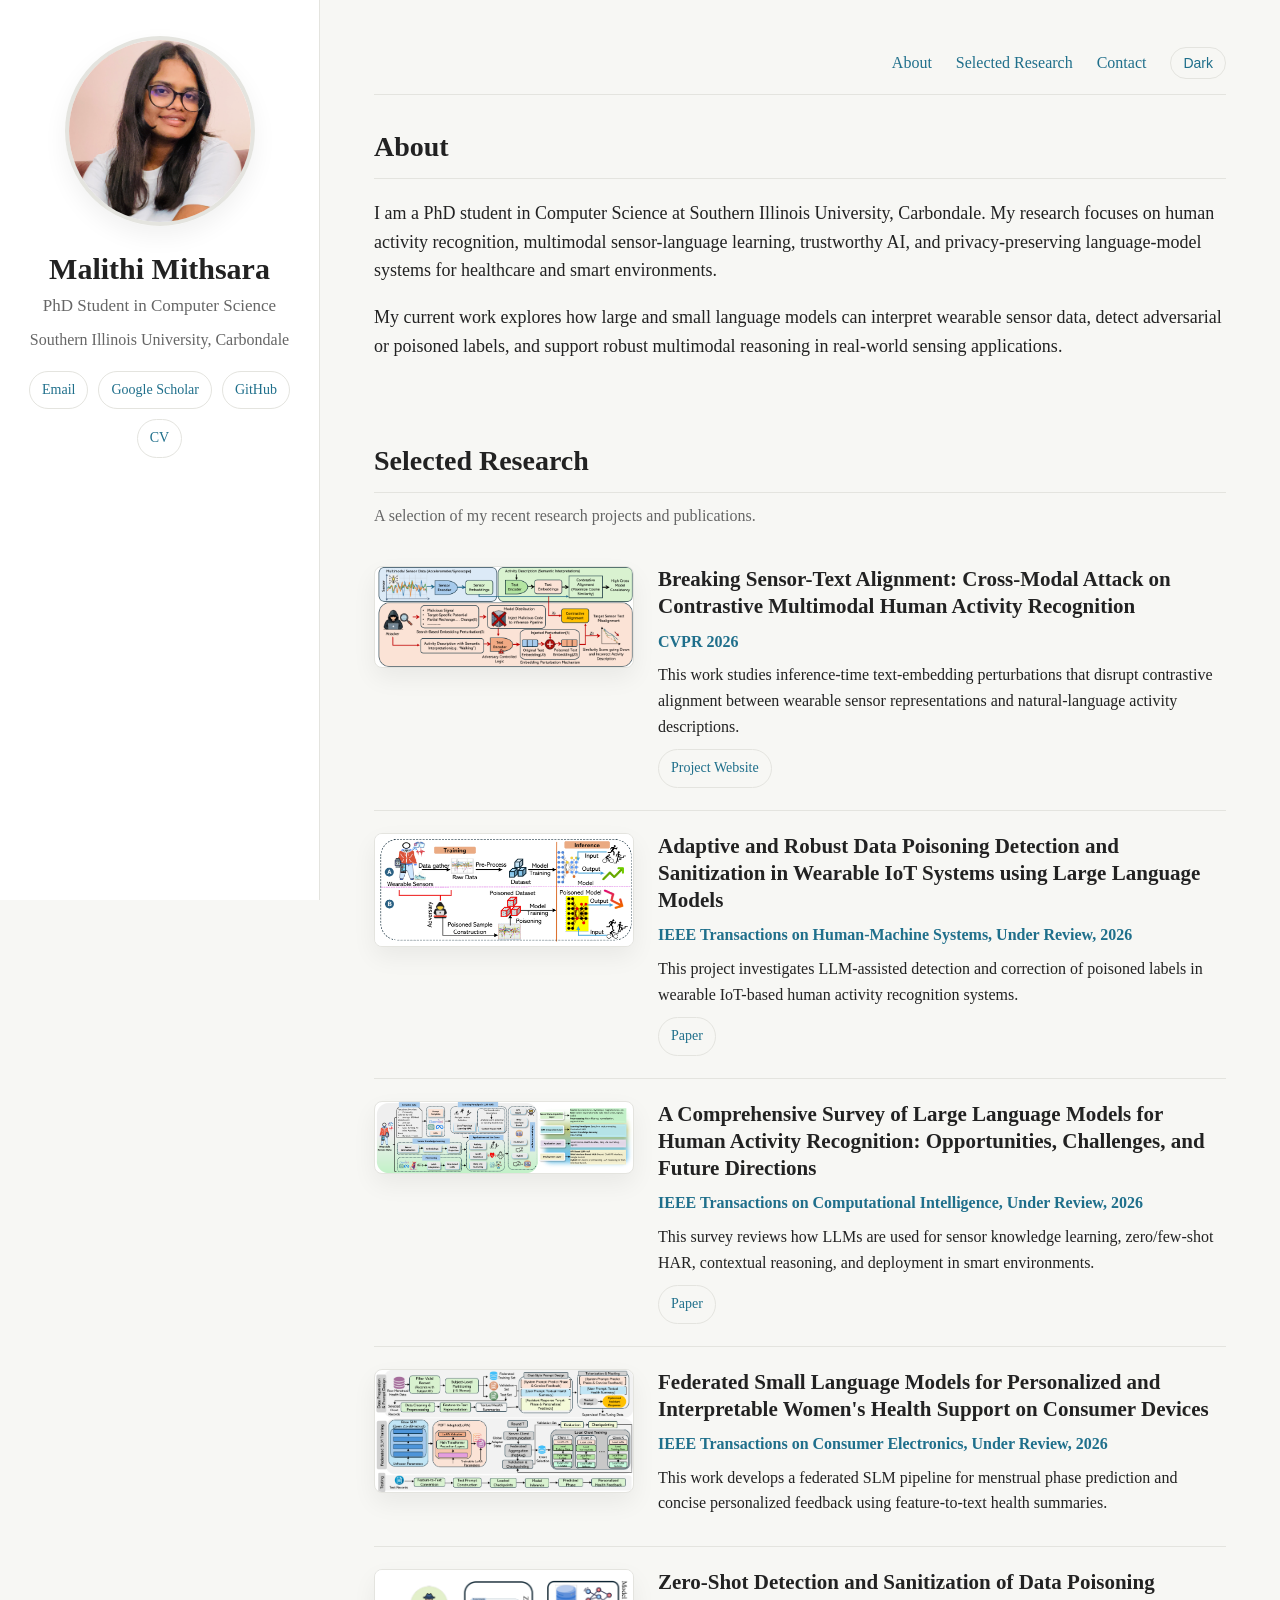
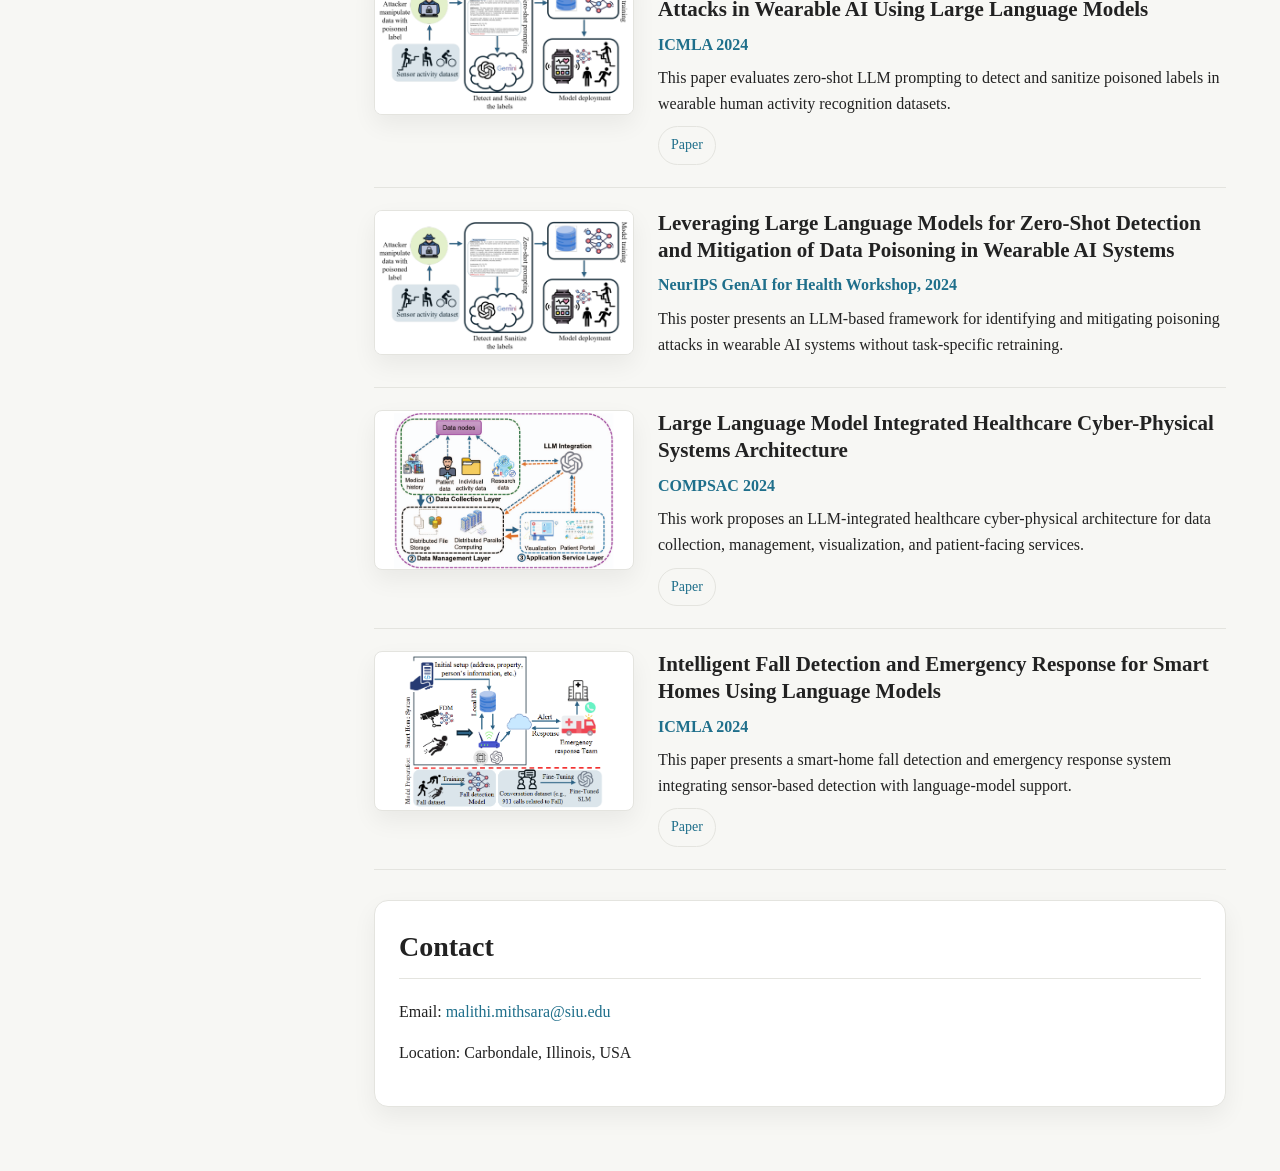
==== index.html @ 51ab5319 "Add portfolio website" ====
<!DOCTYPE html>
<html lang="en">
<head>
  <meta charset="UTF-8" />
  <meta name="viewport" content="width=device-width, initial-scale=1.0" />
  <title>Malithi Mithsara</title>
  <meta name="description" content="Portfolio of Malithi Mithsara, PhD student in Computer Science at Southern Illinois University." />
  <link rel="stylesheet" href="style.css" />
</head>
<body>
  <aside class="sidebar">
    <div class="profile-card">
      <img src="assets/profile.jpg" alt="Malithi Mithsara" class="profile-img" />
      <h1>Malithi Mithsara</h1>
      <p class="subtitle">PhD Student in Computer Science</p>
      <p class="affiliation">Southern Illinois University, Carbondale</p>
      <div class="links">
        <a href="mailto:malithi.mithsara@siu.edu">Email</a>
        <a href="https://scholar.google.com/citations?user=gChnHewAAAAJ&hl=en&oi=ao" target="_blank">Google Scholar</a>
        <a href="https://github.com/Malithi-gif" target="_blank">GitHub</a>
        <a href="assets/Malithi_Mithsara_CV.pdf" target="_blank">CV</a>
      </div>
    </div>
  </aside>

  <main class="content">
    <nav class="topnav">
      <a href="#about">About</a>
      <a href="#research">Selected Research</a>
      <a href="#contact">Contact</a>
      <button id="themeToggle" aria-label="Toggle dark mode">Dark</button>
    </nav>

    <section id="about" class="section intro">
      <h2>About</h2>
      <p>
        I am a PhD student in Computer Science at Southern Illinois University, Carbondale. My research focuses on human activity recognition, multimodal sensor-language learning, trustworthy AI, and privacy-preserving language-model systems for healthcare and smart environments.
      </p>
      <p>
        My current work explores how large and small language models can interpret wearable sensor data, detect adversarial or poisoned labels, and support robust multimodal reasoning in real-world sensing applications.
      </p>
    </section>

    <section id="research" class="section">
      <h2>Selected Research</h2>
      <p class="section-note">A selection of my recent research projects and publications.</p>

      <article class="paper-card">
        <img src="assets/research-cross-modal.png" alt="Cross-modal sensor-text attack overview" />
        <div>
          <h3>Breaking Sensor-Text Alignment: Cross-Modal Attack on Contrastive Multimodal Human Activity Recognition</h3>
          <p class="venue">CVPR 2026</p>
          <p>This work studies inference-time text-embedding perturbations that disrupt contrastive alignment between wearable sensor representations and natural-language activity descriptions.</p>
          <div class="paper-links">
            <a href="https://malithi-gif.github.io/breaking-sensor-text/" target="_blank">Project Website</a>
          </div>
        </div>
      </article>

      <article class="paper-card">
        <img src="assets/research-poisoning-overview.png" alt="Data poisoning detection overview" />
        <div>
          <h3>Adaptive and Robust Data Poisoning Detection and Sanitization in Wearable IoT Systems using Large Language Models</h3>
          <p class="venue">IEEE Transactions on Human-Machine Systems, Under Review, 2026</p>
          <p>This project investigates LLM-assisted detection and correction of poisoned labels in wearable IoT-based human activity recognition systems.</p>
          <div class="paper-links">
            <a href="https://arxiv.org/abs/2511.02894" target="_blank">Paper</a>
          </div>
        </div>
      </article>

      <article class="paper-card">
        <img src="assets/research-llm-har-survey.png" alt="LLM-HAR survey framework" />
        <div>
          <h3>A Comprehensive Survey of Large Language Models for Human Activity Recognition: Opportunities, Challenges, and Future Directions</h3>
          <p class="venue">IEEE Transactions on Computational Intelligence, Under Review, 2026</p>
          <p>This survey reviews how LLMs are used for sensor knowledge learning, zero/few-shot HAR, contextual reasoning, and deployment in smart environments.</p>
          <div class="paper-links">
            <a href="https://www.techrxiv.org/doi/full/10.36227/techrxiv.176162216.64823146/v1" target="_blank">Paper</a>
          </div>
        </div>
      </article>

      <article class="paper-card">
        <img src="assets/research-womens-health.png" alt="Federated SLM women's health pipeline" />
        <div>
          <h3>Federated Small Language Models for Personalized and Interpretable Women's Health Support on Consumer Devices</h3>
          <p class="venue">IEEE Transactions on Consumer Electronics, Under Review, 2026</p>
          <p>This work develops a federated SLM pipeline for menstrual phase prediction and concise personalized feedback using feature-to-text health summaries.</p>
        </div>
      </article>

      <article class="paper-card">
        <img src="assets/research-zero-shot.png" alt="Zero-shot poisoning detection pipeline" />
        <div>
          <h3>Zero-Shot Detection and Sanitization of Data Poisoning Attacks in Wearable AI Using Large Language Models</h3>
          <p class="venue">ICMLA 2024</p>
          <p>This paper evaluates zero-shot LLM prompting to detect and sanitize poisoned labels in wearable human activity recognition datasets.</p>
          <div class="paper-links">
            <a href="https://ieeexplore.ieee.org/abstract/document/10903508" target="_blank">Paper</a>
          </div>
        </div>
      </article>

      <article class="paper-card">
        <img src="assets/research-neurips-poster.png" alt="NeurIPS workshop poster overview" />
        <div>
          <h3>Leveraging Large Language Models for Zero-Shot Detection and Mitigation of Data Poisoning in Wearable AI Systems</h3>
          <p class="venue">NeurIPS GenAI for Health Workshop, 2024</p>
          <p>This poster presents an LLM-based framework for identifying and mitigating poisoning attacks in wearable AI systems without task-specific retraining.</p>
        </div>
      </article>

      <article class="paper-card">
        <img src="assets/research-healthcare-cps.png" alt="LLM integrated healthcare cyber-physical system" />
        <div>
          <h3>Large Language Model Integrated Healthcare Cyber-Physical Systems Architecture</h3>
          <p class="venue">COMPSAC 2024</p>
          <p>This work proposes an LLM-integrated healthcare cyber-physical architecture for data collection, management, visualization, and patient-facing services.</p>
          <div class="paper-links">
            <a href="https://ieeexplore.ieee.org/stamp/stamp.jsp?arnumber=10633554" target="_blank">Paper</a>
          </div>
        </div>
      </article>

      <article class="paper-card">
        <img src="assets/research-fall-detection.png" alt="Intelligent fall detection system" />
        <div>
          <h3>Intelligent Fall Detection and Emergency Response for Smart Homes Using Language Models</h3>
          <p class="venue">ICMLA 2024</p>
          <p>This paper presents a smart-home fall detection and emergency response system integrating sensor-based detection with language-model support.</p>
          <div class="paper-links">
            <a href="https://ieeexplore.ieee.org/abstract/document/10903502" target="_blank">Paper</a>
          </div>
        </div>
      </article>
    </section>

    <section id="contact" class="section contact-box">
      <h2>Contact</h2>
      <p>Email: <a href="mailto:malithi.mithsara@siu.edu">malithi.mithsara@siu.edu</a></p>
      <p>Location: Carbondale, Illinois, USA</p>
    </section>
  </main>

  <script src="script.js"></script>
</body>
</html>
---- style.css ----
:root {
  --bg: #f7f7f4;
  --panel: #ffffff;
  --text: #222;
  --muted: #666;
  --accent: #1f6f8b;
  --border: #e4e4df;
  --shadow: 0 10px 25px rgba(0,0,0,0.06);
}

body.dark {
  --bg: #111827;
  --panel: #182233;
  --text: #f3f4f6;
  --muted: #c7ccd4;
  --accent: #7dd3fc;
  --border: #2b3547;
  --shadow: 0 10px 25px rgba(0,0,0,0.25);
}

* { box-sizing: border-box; }
html { scroll-behavior: smooth; }
body {
  margin: 0;
  font-family: Georgia, 'Times New Roman', serif;
  background: var(--bg);
  color: var(--text);
  line-height: 1.6;
}

a { color: var(--accent); text-decoration: none; }
a:hover { text-decoration: underline; }

.sidebar {
  position: fixed;
  left: 0;
  top: 0;
  width: 320px;
  height: 100vh;
  padding: 36px 28px;
  background: var(--panel);
  border-right: 1px solid var(--border);
}

.profile-card { text-align: center; }
.profile-img {
  width: 190px;
  height: 190px;
  object-fit: cover;
  border-radius: 50%;
  border: 4px solid var(--border);
  box-shadow: var(--shadow);
}

h1 { font-size: 30px; margin: 18px 0 6px; line-height: 1.15; }
.subtitle { font-size: 17px; color: var(--muted); margin: 0; }
.affiliation { color: var(--muted); margin: 8px 0 18px; }
.links { display: flex; flex-wrap: wrap; gap: 10px; justify-content: center; }
.links a, .paper-links a, #themeToggle {
  display: inline-block;
  border: 1px solid var(--border);
  padding: 7px 12px;
  border-radius: 999px;
  background: transparent;
  color: var(--accent);
  font-size: 14px;
  cursor: pointer;
}

.content {
  margin-left: 320px;
  padding: 32px 54px 64px;
  max-width: 1180px;
}

.topnav {
  position: sticky;
  top: 0;
  z-index: 10;
  display: flex;
  gap: 24px;
  align-items: center;
  justify-content: flex-end;
  padding: 15px 0;
  background: var(--bg);
  border-bottom: 1px solid var(--border);
}

.section { padding: 30px 0; }
h2 {
  font-size: 28px;
  border-bottom: 1px solid var(--border);
  padding-bottom: 8px;
  margin: 0 0 20px;
}
.intro p { font-size: 18px; max-width: 860px; }
.section-note { color: var(--muted); margin-top: -10px; }

.paper-card {
  display: grid;
  grid-template-columns: 260px 1fr;
  gap: 24px;
  align-items: start;
  padding: 22px 0;
  border-bottom: 1px solid var(--border);
}
.paper-card img {
  width: 100%;
  max-height: 160px;
  object-fit: contain;
  background: #fff;
  border-radius: 8px;
  border: 1px solid var(--border);
  box-shadow: var(--shadow);
}
.paper-card h3 {
  margin: 0 0 4px;
  font-size: 21px;
  line-height: 1.3;
}
.venue {
  color: var(--accent);
  font-weight: bold;
  margin: 3px 0 8px;
}
.paper-card p { margin: 8px 0; }
.paper-links { margin-top: 10px; }
.contact-box {
  background: var(--panel);
  border: 1px solid var(--border);
  border-radius: 14px;
  padding: 24px;
  box-shadow: var(--shadow);
}

@media (max-width: 900px) {
  .sidebar {
    position: relative;
    width: 100%;
    height: auto;
    border-right: 0;
    border-bottom: 1px solid var(--border);
  }
  .content { margin-left: 0; padding: 22px; }
  .topnav { justify-content: center; flex-wrap: wrap; }
  .paper-card { grid-template-columns: 1fr; }
  .paper-card img { max-height: 240px; }
}
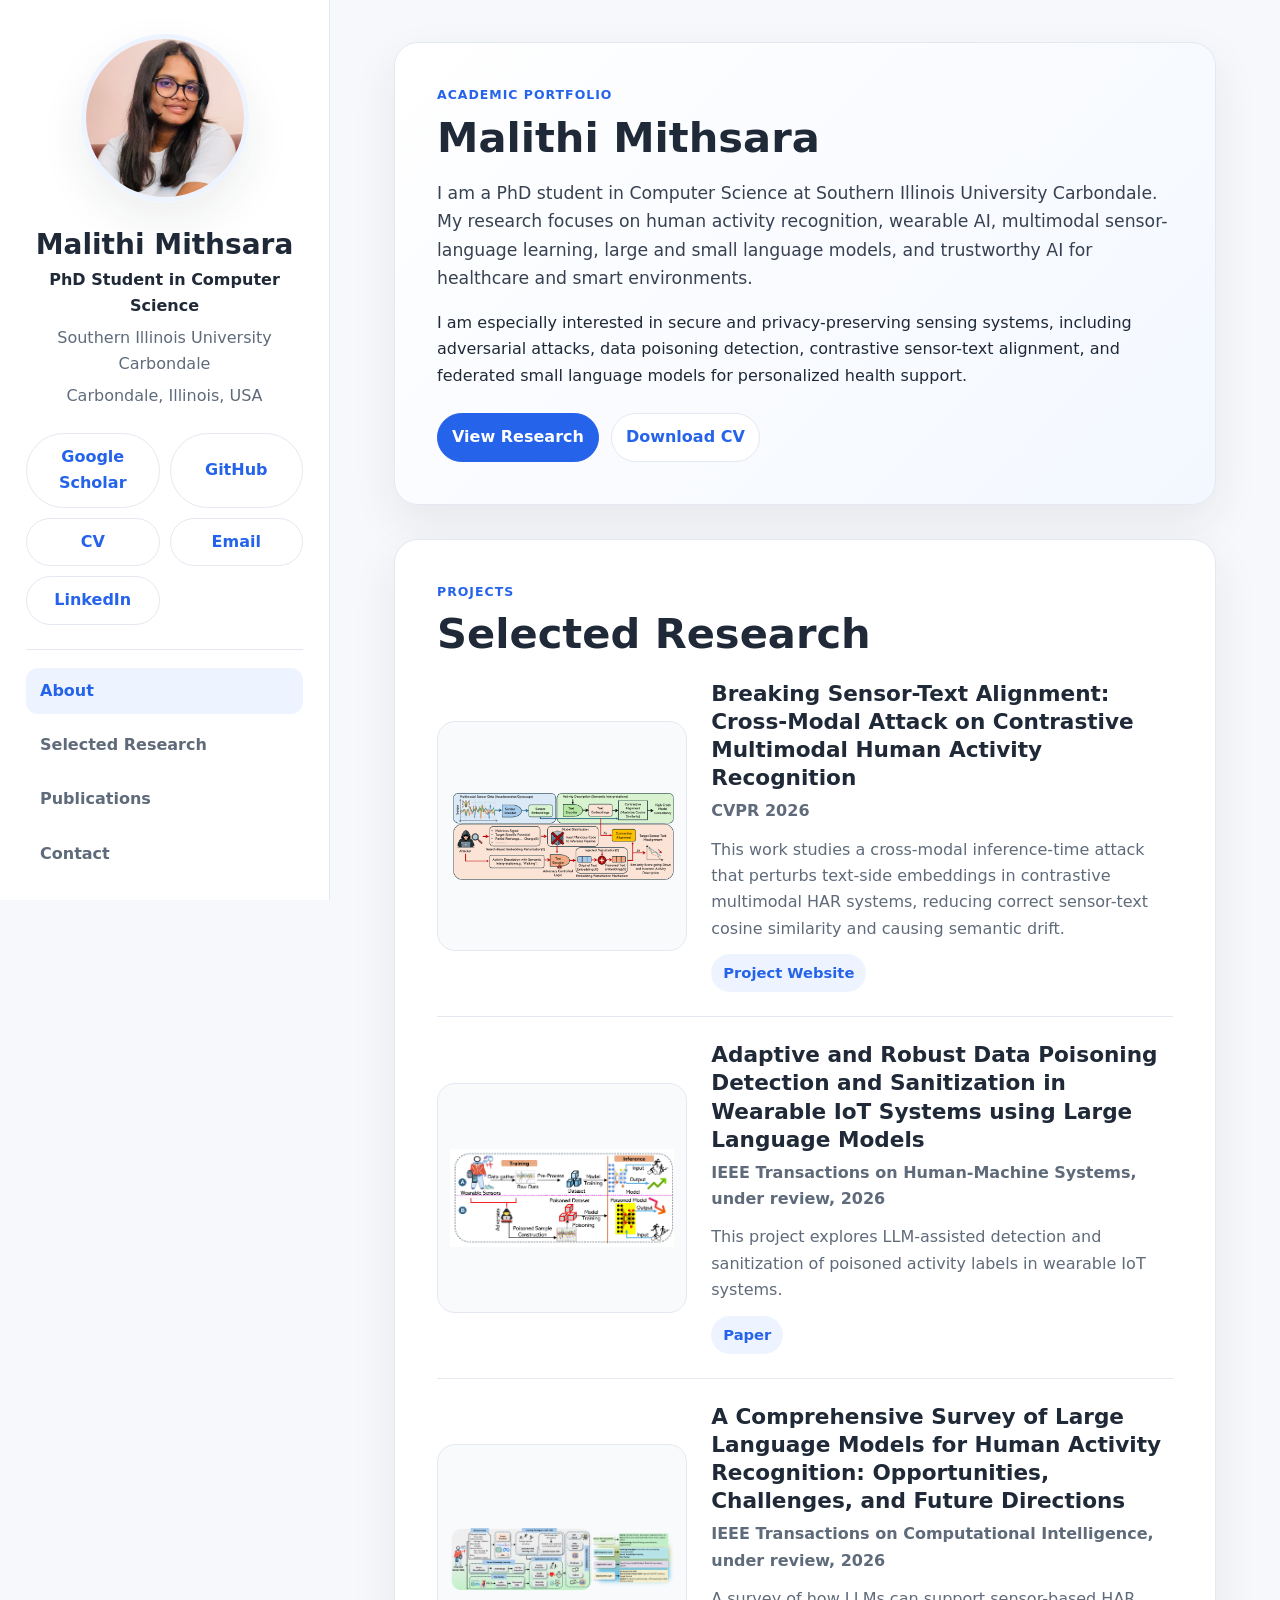
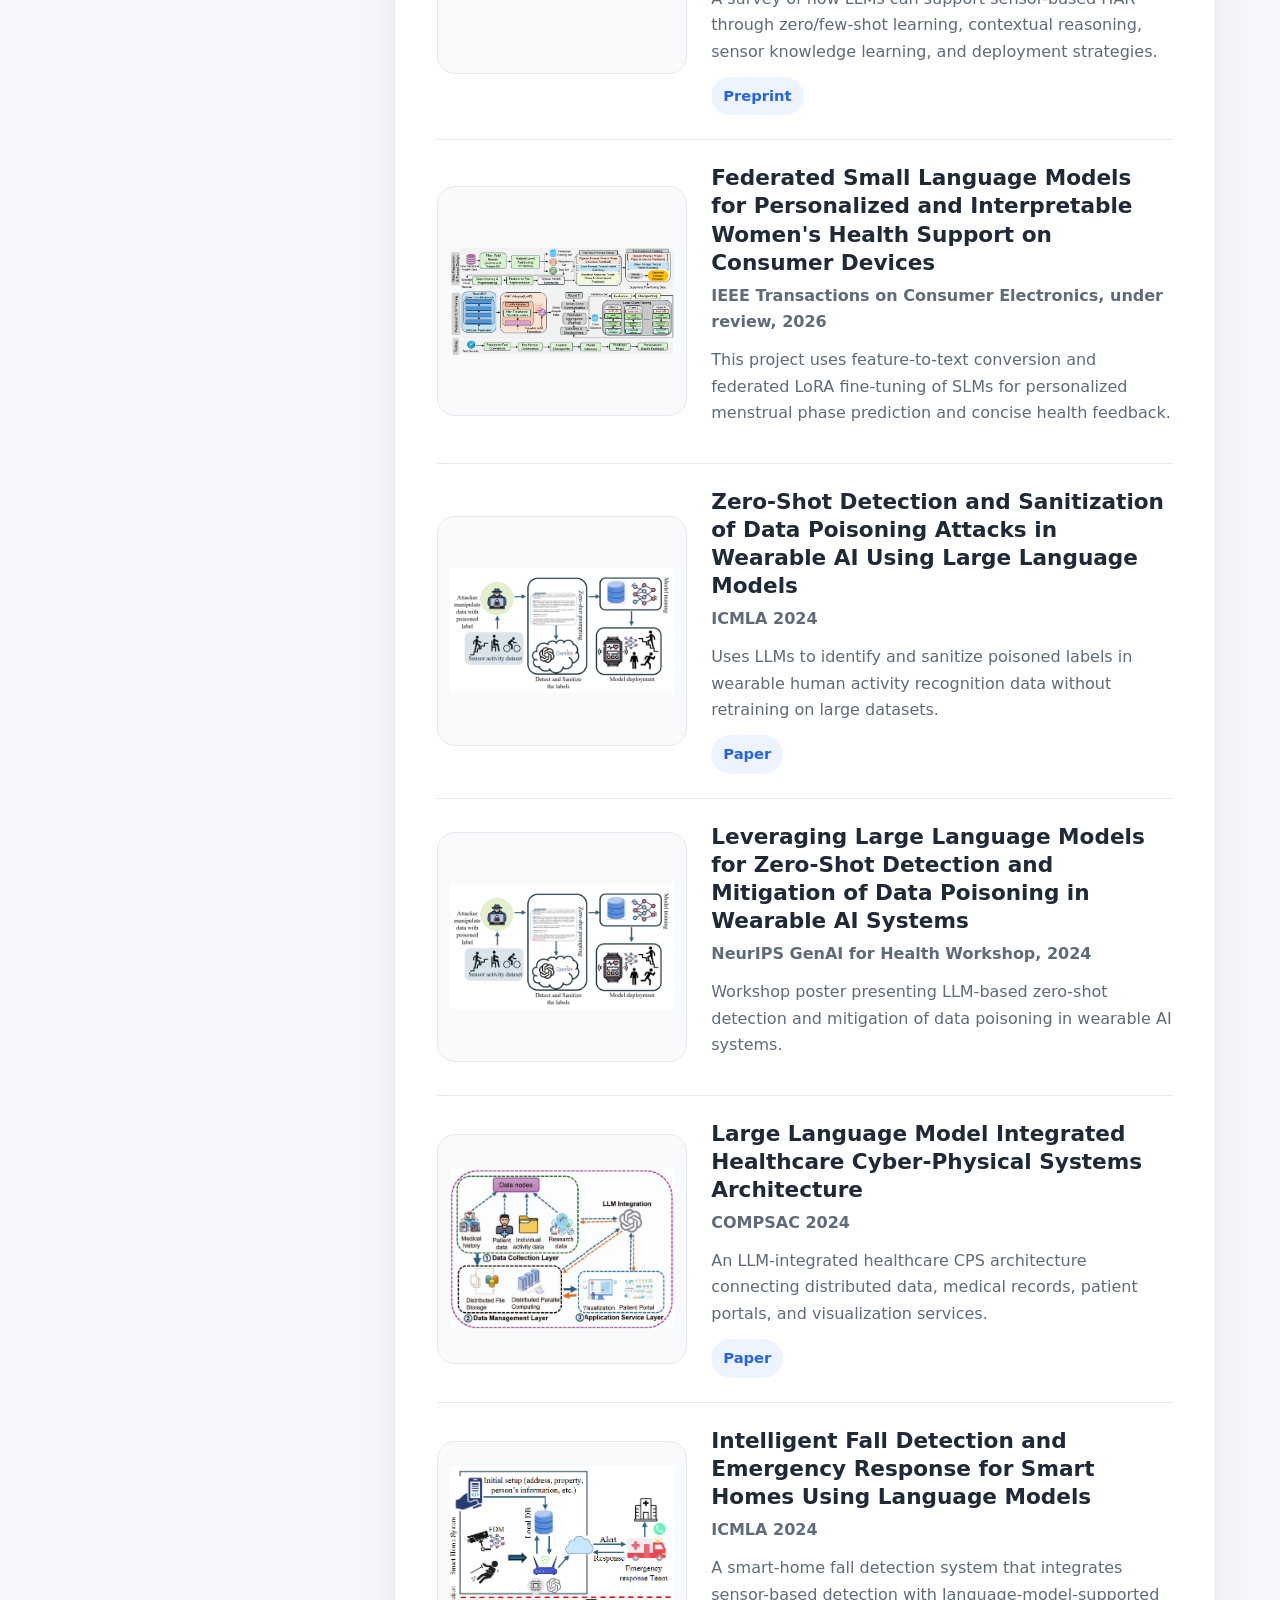
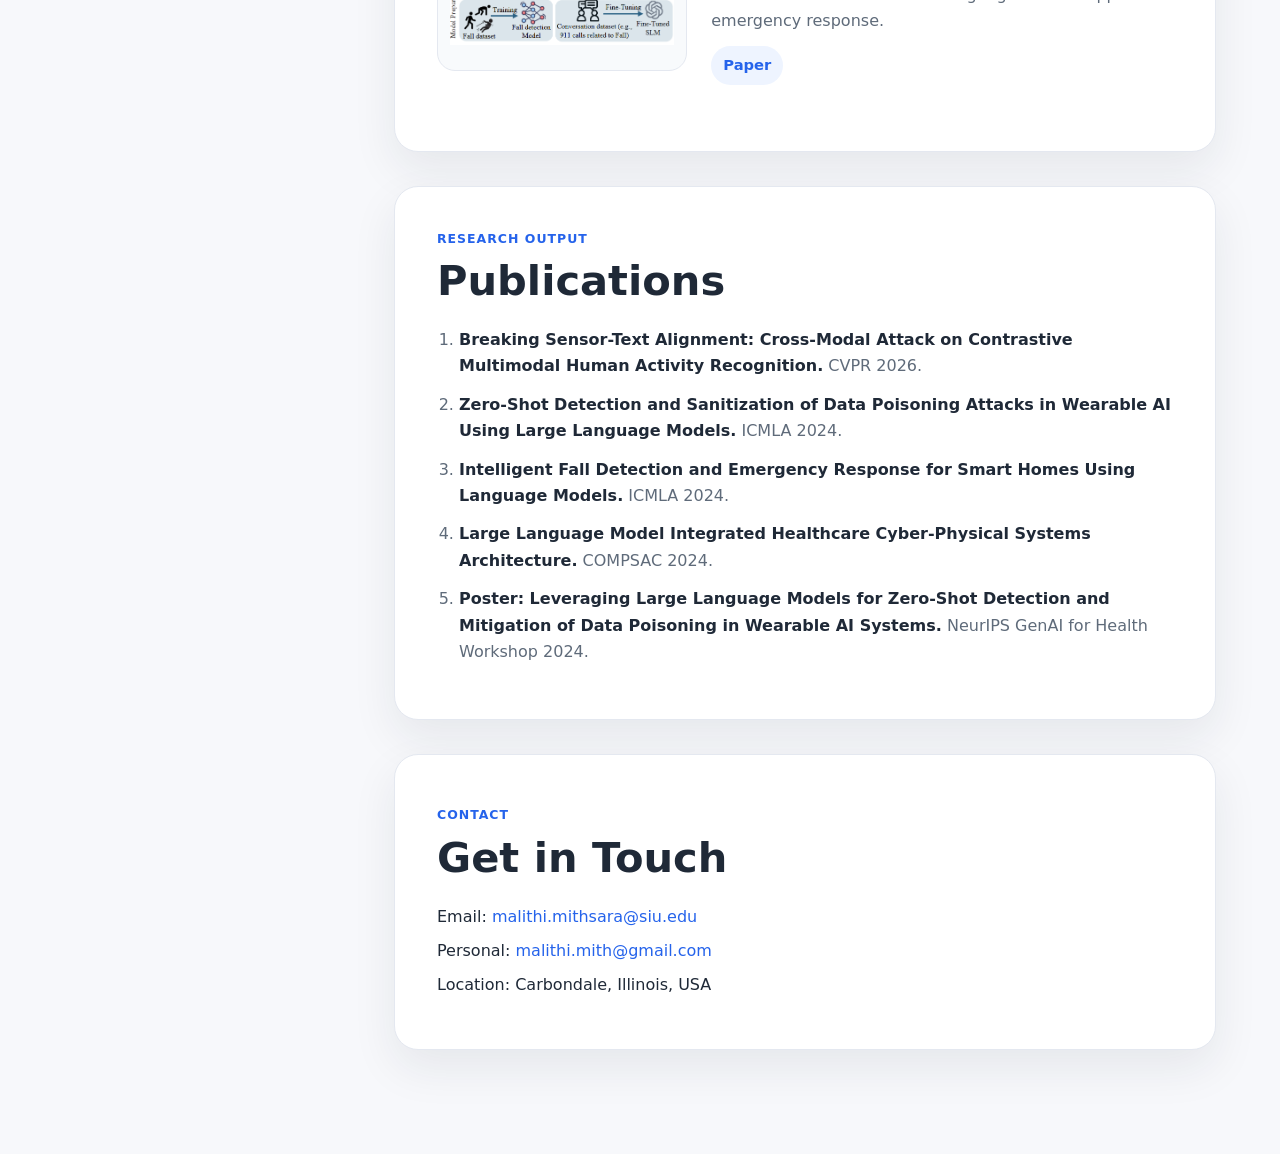
==== commit c4ced04c: "Add portfolio website" ====
--- a/index.html
+++ b/index.html
@@ -4,145 +4,165 @@
   <meta charset="UTF-8" />
   <meta name="viewport" content="width=device-width, initial-scale=1.0" />
   <title>Malithi Mithsara</title>
-  <meta name="description" content="Portfolio of Malithi Mithsara, PhD student in Computer Science at Southern Illinois University." />
+  <meta name="description" content="Academic portfolio of Malithi Mithsara, PhD student in Computer Science at Southern Illinois University." />
   <link rel="stylesheet" href="style.css" />
 </head>
 <body>
-  <aside class="sidebar">
+  <button class="menu-toggle" id="menuToggle" aria-label="Open navigation">☰</button>
+
+  <aside class="sidebar" id="sidebar">
     <div class="profile-card">
-      <img src="assets/profile.jpg" alt="Malithi Mithsara" class="profile-img" />
+      <img src="assets/profile.jpg" alt="Malithi Mithsara profile photo" class="profile-photo" />
       <h1>Malithi Mithsara</h1>
-      <p class="subtitle">PhD Student in Computer Science</p>
-      <p class="affiliation">Southern Illinois University, Carbondale</p>
-      <div class="links">
+      <p class="role">PhD Student in Computer Science</p>
+      <p class="affiliation">Southern Illinois University Carbondale</p>
+      <p class="location">Carbondale, Illinois, USA</p>
+
+      <div class="social-links">
+        <a href="https://scholar.google.com/citations?user=gChnHewAAAAJ&hl=en&oi=ao" target="_blank" rel="noopener">Google Scholar</a>
+        <a href="https://github.com/Malithi-gif" target="_blank" rel="noopener">GitHub</a>
+        <a href="assets/Malithi_Mithsara_CV.pdf" target="_blank" rel="noopener">CV</a>
         <a href="mailto:malithi.mithsara@siu.edu">Email</a>
-        <a href="https://scholar.google.com/citations?user=gChnHewAAAAJ&hl=en&oi=ao" target="_blank">Google Scholar</a>
-        <a href="https://github.com/Malithi-gif" target="_blank">GitHub</a>
-        <a href="assets/Malithi_Mithsara_CV.pdf" target="_blank">CV</a>
+        <a href="https://www.linkedin.com/in/malithi-mithsara-6a6668156/" target="_blank" rel="noopener">LinkedIn</a>
       </div>
     </div>
+
+    <nav class="side-nav">
+      <a href="#about">About</a>
+      <a href="#research">Selected Research</a>
+      <a href="#publications">Publications</a>
+      <a href="#contact">Contact</a>
+    </nav>
   </aside>
 
   <main class="content">
-    <nav class="topnav">
-      <a href="#about">About</a>
-      <a href="#research">Selected Research</a>
-      <a href="#contact">Contact</a>
-      <button id="themeToggle" aria-label="Toggle dark mode">Dark</button>
-    </nav>
-
-    <section id="about" class="section intro">
-      <h2>About</h2>
-      <p>
-        I am a PhD student in Computer Science at Southern Illinois University, Carbondale. My research focuses on human activity recognition, multimodal sensor-language learning, trustworthy AI, and privacy-preserving language-model systems for healthcare and smart environments.
+    <section id="about" class="section hero-section">
+      <p class="eyebrow">Academic Portfolio</p>
+      <h2>Malithi Mithsara</h2>
+      <p class="intro">
+        I am a PhD student in Computer Science at Southern Illinois University Carbondale. My research focuses on human activity recognition, wearable AI, multimodal sensor-language learning, large and small language models, and trustworthy AI for healthcare and smart environments.
       </p>
       <p>
-        My current work explores how large and small language models can interpret wearable sensor data, detect adversarial or poisoned labels, and support robust multimodal reasoning in real-world sensing applications.
+        I am especially interested in secure and privacy-preserving sensing systems, including adversarial attacks, data poisoning detection, contrastive sensor-text alignment, and federated small language models for personalized health support.
       </p>
+      <div class="hero-actions">
+        <a class="button primary" href="#research">View Research</a>
+        <a class="button" href="assets/Malithi_Mithsara_CV.pdf" target="_blank" rel="noopener">Download CV</a>
+      </div>
     </section>
 
     <section id="research" class="section">
-      <h2>Selected Research</h2>
-      <p class="section-note">A selection of my recent research projects and publications.</p>
+      <div class="section-heading">
+        <p class="eyebrow">Projects</p>
+        <h2>Selected Research</h2>
+      </div>
 
-      <article class="paper-card">
-        <img src="assets/research-cross-modal.png" alt="Cross-modal sensor-text attack overview" />
-        <div>
+      <article class="research-item">
+        <div class="research-image-wrap"><img src="assets/cvpr-cross-modal-attack.png" alt="Cross-modal sensor-text attack overview" /></div>
+        <div class="research-text">
           <h3>Breaking Sensor-Text Alignment: Cross-Modal Attack on Contrastive Multimodal Human Activity Recognition</h3>
           <p class="venue">CVPR 2026</p>
-          <p>This work studies inference-time text-embedding perturbations that disrupt contrastive alignment between wearable sensor representations and natural-language activity descriptions.</p>
-          <div class="paper-links">
-            <a href="https://malithi-gif.github.io/breaking-sensor-text/" target="_blank">Project Website</a>
-          </div>
+          <p>This work studies a cross-modal inference-time attack that perturbs text-side embeddings in contrastive multimodal HAR systems, reducing correct sensor-text cosine similarity and causing semantic drift.</p>
+          <div class="links"><a href="https://malithi-gif.github.io/breaking-sensor-text/" target="_blank" rel="noopener">Project Website</a></div>
         </div>
       </article>
 
-      <article class="paper-card">
-        <img src="assets/research-poisoning-overview.png" alt="Data poisoning detection overview" />
-        <div>
+      <article class="research-item">
+        <div class="research-image-wrap"><img src="assets/poisoning-training-inference.png" alt="Data poisoning attack diagram" /></div>
+        <div class="research-text">
           <h3>Adaptive and Robust Data Poisoning Detection and Sanitization in Wearable IoT Systems using Large Language Models</h3>
-          <p class="venue">IEEE Transactions on Human-Machine Systems, Under Review, 2026</p>
-          <p>This project investigates LLM-assisted detection and correction of poisoned labels in wearable IoT-based human activity recognition systems.</p>
-          <div class="paper-links">
-            <a href="https://arxiv.org/abs/2511.02894" target="_blank">Paper</a>
-          </div>
+          <p class="venue">IEEE Transactions on Human-Machine Systems, under review, 2026</p>
+          <p>This project explores LLM-assisted detection and sanitization of poisoned activity labels in wearable IoT systems.</p>
+          <div class="links"><a href="https://arxiv.org/abs/2511.02894" target="_blank" rel="noopener">Paper</a></div>
         </div>
       </article>
 
-      <article class="paper-card">
-        <img src="assets/research-llm-har-survey.png" alt="LLM-HAR survey framework" />
-        <div>
+      <article class="research-item">
+        <div class="research-image-wrap"><img src="assets/llm-har-survey.png" alt="LLM-HAR survey framework" /></div>
+        <div class="research-text">
           <h3>A Comprehensive Survey of Large Language Models for Human Activity Recognition: Opportunities, Challenges, and Future Directions</h3>
-          <p class="venue">IEEE Transactions on Computational Intelligence, Under Review, 2026</p>
-          <p>This survey reviews how LLMs are used for sensor knowledge learning, zero/few-shot HAR, contextual reasoning, and deployment in smart environments.</p>
-          <div class="paper-links">
-            <a href="https://www.techrxiv.org/doi/full/10.36227/techrxiv.176162216.64823146/v1" target="_blank">Paper</a>
-          </div>
+          <p class="venue">IEEE Transactions on Computational Intelligence, under review, 2026</p>
+          <p>A survey of how LLMs can support sensor-based HAR through zero/few-shot learning, contextual reasoning, sensor knowledge learning, and deployment strategies.</p>
+          <div class="links"><a href="https://www.techrxiv.org/doi/full/10.36227/techrxiv.176162216.64823146/v1" target="_blank" rel="noopener">Preprint</a></div>
         </div>
       </article>
 
-      <article class="paper-card">
-        <img src="assets/research-womens-health.png" alt="Federated SLM women's health pipeline" />
-        <div>
+      <article class="research-item">
+        <div class="research-image-wrap"><img src="assets/federated-womens-health.png" alt="Federated SLM for women's health framework" /></div>
+        <div class="research-text">
           <h3>Federated Small Language Models for Personalized and Interpretable Women's Health Support on Consumer Devices</h3>
-          <p class="venue">IEEE Transactions on Consumer Electronics, Under Review, 2026</p>
-          <p>This work develops a federated SLM pipeline for menstrual phase prediction and concise personalized feedback using feature-to-text health summaries.</p>
+          <p class="venue">IEEE Transactions on Consumer Electronics, under review, 2026</p>
+          <p>This project uses feature-to-text conversion and federated LoRA fine-tuning of SLMs for personalized menstrual phase prediction and concise health feedback.</p>
         </div>
       </article>
 
-      <article class="paper-card">
-        <img src="assets/research-zero-shot.png" alt="Zero-shot poisoning detection pipeline" />
-        <div>
+      <article class="research-item">
+        <div class="research-image-wrap"><img src="assets/zero-shot-poisoning.png" alt="Zero-shot data poisoning detection pipeline" /></div>
+        <div class="research-text">
           <h3>Zero-Shot Detection and Sanitization of Data Poisoning Attacks in Wearable AI Using Large Language Models</h3>
           <p class="venue">ICMLA 2024</p>
-          <p>This paper evaluates zero-shot LLM prompting to detect and sanitize poisoned labels in wearable human activity recognition datasets.</p>
-          <div class="paper-links">
-            <a href="https://ieeexplore.ieee.org/abstract/document/10903508" target="_blank">Paper</a>
-          </div>
+          <p>Uses LLMs to identify and sanitize poisoned labels in wearable human activity recognition data without retraining on large datasets.</p>
+          <div class="links"><a href="https://ieeexplore.ieee.org/abstract/document/10903508" target="_blank" rel="noopener">Paper</a></div>
         </div>
       </article>
 
-      <article class="paper-card">
-        <img src="assets/research-neurips-poster.png" alt="NeurIPS workshop poster overview" />
-        <div>
+      <article class="research-item">
+        <div class="research-image-wrap"><img src="assets/neurips-poster.png" alt="LLM-based wearable AI poisoning mitigation poster" /></div>
+        <div class="research-text">
           <h3>Leveraging Large Language Models for Zero-Shot Detection and Mitigation of Data Poisoning in Wearable AI Systems</h3>
           <p class="venue">NeurIPS GenAI for Health Workshop, 2024</p>
-          <p>This poster presents an LLM-based framework for identifying and mitigating poisoning attacks in wearable AI systems without task-specific retraining.</p>
+          <p>Workshop poster presenting LLM-based zero-shot detection and mitigation of data poisoning in wearable AI systems.</p>
         </div>
       </article>
 
-      <article class="paper-card">
-        <img src="assets/research-healthcare-cps.png" alt="LLM integrated healthcare cyber-physical system" />
-        <div>
+      <article class="research-item">
+        <div class="research-image-wrap"><img src="assets/healthcare-cps.png" alt="Healthcare cyber-physical systems architecture" /></div>
+        <div class="research-text">
           <h3>Large Language Model Integrated Healthcare Cyber-Physical Systems Architecture</h3>
           <p class="venue">COMPSAC 2024</p>
-          <p>This work proposes an LLM-integrated healthcare cyber-physical architecture for data collection, management, visualization, and patient-facing services.</p>
-          <div class="paper-links">
-            <a href="https://ieeexplore.ieee.org/stamp/stamp.jsp?arnumber=10633554" target="_blank">Paper</a>
-          </div>
+          <p>An LLM-integrated healthcare CPS architecture connecting distributed data, medical records, patient portals, and visualization services.</p>
+          <div class="links"><a href="https://ieeexplore.ieee.org/stamp/stamp.jsp?arnumber=10633554" target="_blank" rel="noopener">Paper</a></div>
         </div>
       </article>
 
-      <article class="paper-card">
-        <img src="assets/research-fall-detection.png" alt="Intelligent fall detection system" />
-        <div>
+      <article class="research-item">
+        <div class="research-image-wrap"><img src="assets/fall-detection.png" alt="Fall detection and emergency response framework" /></div>
+        <div class="research-text">
           <h3>Intelligent Fall Detection and Emergency Response for Smart Homes Using Language Models</h3>
           <p class="venue">ICMLA 2024</p>
-          <p>This paper presents a smart-home fall detection and emergency response system integrating sensor-based detection with language-model support.</p>
-          <div class="paper-links">
-            <a href="https://ieeexplore.ieee.org/abstract/document/10903502" target="_blank">Paper</a>
-          </div>
+          <p>A smart-home fall detection system that integrates sensor-based detection with language-model-supported emergency response.</p>
+          <div class="links"><a href="https://ieeexplore.ieee.org/abstract/document/10903502" target="_blank" rel="noopener">Paper</a></div>
         </div>
       </article>
     </section>
 
-    <section id="contact" class="section contact-box">
-      <h2>Contact</h2>
+    <section id="publications" class="section">
+      <div class="section-heading">
+        <p class="eyebrow">Research Output</p>
+        <h2>Publications</h2>
+      </div>
+      <ol class="publication-list">
+        <li><strong>Breaking Sensor-Text Alignment: Cross-Modal Attack on Contrastive Multimodal Human Activity Recognition.</strong> CVPR 2026.</li>
+        <li><strong>Zero-Shot Detection and Sanitization of Data Poisoning Attacks in Wearable AI Using Large Language Models.</strong> ICMLA 2024.</li>
+        <li><strong>Intelligent Fall Detection and Emergency Response for Smart Homes Using Language Models.</strong> ICMLA 2024.</li>
+        <li><strong>Large Language Model Integrated Healthcare Cyber-Physical Systems Architecture.</strong> COMPSAC 2024.</li>
+        <li><strong>Poster: Leveraging Large Language Models for Zero-Shot Detection and Mitigation of Data Poisoning in Wearable AI Systems.</strong> NeurIPS GenAI for Health Workshop 2024.</li>
+      </ol>
+    </section>
+
+    <section id="contact" class="section contact-section">
+      <div class="section-heading">
+        <p class="eyebrow">Contact</p>
+        <h2>Get in Touch</h2>
+      </div>
       <p>Email: <a href="mailto:malithi.mithsara@siu.edu">malithi.mithsara@siu.edu</a></p>
+      <p>Personal: <a href="mailto:malithi.mith@gmail.com">malithi.mith@gmail.com</a></p>
+      
       <p>Location: Carbondale, Illinois, USA</p>
     </section>
   </main>
 
+  <button class="to-top" id="toTop" aria-label="Back to top">↑</button>
   <script src="script.js"></script>
 </body>
 </html>
--- a/style.css
+++ b/style.css
@@ -1,148 +1,219 @@
 :root {
-  --bg: #f7f7f4;
-  --panel: #ffffff;
-  --text: #222;
-  --muted: #666;
-  --accent: #1f6f8b;
-  --border: #e4e4df;
-  --shadow: 0 10px 25px rgba(0,0,0,0.06);
-}
-
-body.dark {
-  --bg: #111827;
-  --panel: #182233;
-  --text: #f3f4f6;
-  --muted: #c7ccd4;
-  --accent: #7dd3fc;
-  --border: #2b3547;
-  --shadow: 0 10px 25px rgba(0,0,0,0.25);
+  --bg: #f7f8fb;
+  --card: #ffffff;
+  --text: #1f2937;
+  --muted: #5f6b7a;
+  --line: #e4e8f0;
+  --accent: #2563eb;
+  --accent-dark: #1e40af;
+  --soft: #eef4ff;
+  --shadow: 0 18px 45px rgba(31, 41, 55, 0.08);
 }
 
 * { box-sizing: border-box; }
 html { scroll-behavior: smooth; }
 body {
   margin: 0;
-  font-family: Georgia, 'Times New Roman', serif;
+  font-family: Inter, ui-sans-serif, system-ui, -apple-system, BlinkMacSystemFont, "Segoe UI", sans-serif;
   background: var(--bg);
   color: var(--text);
-  line-height: 1.6;
-}
-
+  line-height: 1.65;
+}
 a { color: var(--accent); text-decoration: none; }
-a:hover { text-decoration: underline; }
+a:hover { color: var(--accent-dark); text-decoration: underline; }
 
 .sidebar {
   position: fixed;
-  left: 0;
-  top: 0;
-  width: 320px;
-  height: 100vh;
-  padding: 36px 28px;
-  background: var(--panel);
-  border-right: 1px solid var(--border);
-}
-
+  inset: 0 auto 0 0;
+  width: 330px;
+  padding: 34px 26px;
+  background: var(--card);
+  border-right: 1px solid var(--line);
+  overflow-y: auto;
+  z-index: 20;
+}
 .profile-card { text-align: center; }
-.profile-img {
-  width: 190px;
-  height: 190px;
+.profile-photo {
+  width: 168px;
+  height: 168px;
+  border-radius: 50%;
   object-fit: cover;
-  border-radius: 50%;
-  border: 4px solid var(--border);
+  border: 5px solid var(--soft);
   box-shadow: var(--shadow);
 }
-
-h1 { font-size: 30px; margin: 18px 0 6px; line-height: 1.15; }
-.subtitle { font-size: 17px; color: var(--muted); margin: 0; }
-.affiliation { color: var(--muted); margin: 8px 0 18px; }
-.links { display: flex; flex-wrap: wrap; gap: 10px; justify-content: center; }
-.links a, .paper-links a, #themeToggle {
-  display: inline-block;
-  border: 1px solid var(--border);
+.profile-card h1 {
+  margin: 18px 0 4px;
+  font-size: 1.75rem;
+  line-height: 1.2;
+}
+.role, .affiliation, .location { margin: 5px 0; color: var(--muted); }
+.role { font-weight: 700; color: var(--text); }
+.social-links {
+  display: grid;
+  grid-template-columns: 1fr 1fr;
+  gap: 10px;
+  margin: 24px 0;
+}
+.social-links a, .button {
+  display: inline-flex;
+  justify-content: center;
+  align-items: center;
+  min-height: 42px;
+  padding: 10px 14px;
+  border: 1px solid var(--line);
+  border-radius: 999px;
+  background: var(--card);
+  font-weight: 700;
+  transition: transform .2s ease, box-shadow .2s ease, border-color .2s ease;
+}
+.social-links a:hover, .button:hover {
+  transform: translateY(-2px);
+  text-decoration: none;
+  border-color: #b9c8ff;
+  box-shadow: 0 10px 25px rgba(37, 99, 235, .12);
+}
+.side-nav {
+  display: grid;
+  gap: 8px;
+  margin-top: 18px;
+  border-top: 1px solid var(--line);
+  padding-top: 18px;
+}
+.side-nav a {
+  padding: 10px 14px;
+  border-radius: 12px;
+  color: var(--muted);
+  font-weight: 700;
+}
+.side-nav a:hover, .side-nav a.active {
+  background: var(--soft);
+  color: var(--accent);
+  text-decoration: none;
+}
+
+.content {
+  margin-left: 330px;
+  width: calc(100% - 330px);
+  padding: 42px clamp(20px, 5vw, 76px) 70px;
+}
+.section {
+  max-width: 1080px;
+  margin: 0 auto 34px;
+  background: var(--card);
+  border: 1px solid var(--line);
+  border-radius: 24px;
+  padding: clamp(22px, 4vw, 42px);
+  box-shadow: var(--shadow);
+}
+.hero-section { background: linear-gradient(135deg, #ffffff, #f3f7ff); }
+.eyebrow {
+  margin: 0 0 8px;
+  color: var(--accent);
+  font-weight: 800;
+  text-transform: uppercase;
+  letter-spacing: .08em;
+  font-size: .78rem;
+}
+h2 { margin: 0 0 14px; font-size: clamp(1.75rem, 4vw, 2.6rem); line-height: 1.15; }
+h3 { margin: 0 0 6px; font-size: clamp(1.05rem, 2vw, 1.35rem); line-height: 1.3; }
+.intro { font-size: 1.08rem; color: #374151; }
+.hero-actions { display: flex; flex-wrap: wrap; gap: 12px; margin-top: 24px; }
+.button.primary { background: var(--accent); border-color: var(--accent); color: white; }
+.button.primary:hover { color: white; }
+.section-heading { margin-bottom: 22px; }
+
+.research-item {
+  display: grid;
+  grid-template-columns: minmax(220px, 34%) 1fr;
+  gap: 24px;
+  align-items: center;
+  padding: 24px 0;
+  border-top: 1px solid var(--line);
+}
+.research-item:first-of-type { border-top: 0; padding-top: 0; }
+.research-image-wrap {
+  width: 100%;
+  height: clamp(150px, 18vw, 230px);
+  background: #f8fafc;
+  border: 1px solid var(--line);
+  border-radius: 18px;
+  padding: 12px;
+  display: flex;
+  align-items: center;
+  justify-content: center;
+  overflow: hidden;
+}
+.research-image-wrap img {
+  max-width: 100%;
+  max-height: 100%;
+  width: auto;
+  height: auto;
+  object-fit: contain;
+  display: block;
+}
+.venue {
+  margin: 0 0 10px;
+  color: var(--accent-dark);
+  font-weight: 800;
+}
+.research-text p { margin: 0 0 12px; color: var(--muted); }
+.links { display: flex; flex-wrap: wrap; gap: 10px; }
+.links a {
+  display: inline-flex;
   padding: 7px 12px;
   border-radius: 999px;
-  background: transparent;
-  color: var(--accent);
-  font-size: 14px;
+  background: var(--soft);
+  font-weight: 800;
+  font-size: .92rem;
+}
+.links a:hover { text-decoration: none; background: #dfe9ff; }
+.publication-list { padding-left: 22px; margin: 0; }
+.publication-list li { margin-bottom: 12px; color: var(--muted); }
+.publication-list strong { color: var(--text); }
+.contact-section p { margin: 8px 0; }
+
+.menu-toggle, .to-top {
+  position: fixed;
+  border: 0;
+  border-radius: 50%;
+  background: var(--accent);
+  color: white;
+  width: 46px;
+  height: 46px;
+  box-shadow: var(--shadow);
   cursor: pointer;
-}
-
-.content {
-  margin-left: 320px;
-  padding: 32px 54px 64px;
-  max-width: 1180px;
-}
-
-.topnav {
-  position: sticky;
-  top: 0;
-  z-index: 10;
-  display: flex;
-  gap: 24px;
-  align-items: center;
-  justify-content: flex-end;
-  padding: 15px 0;
-  background: var(--bg);
-  border-bottom: 1px solid var(--border);
-}
-
-.section { padding: 30px 0; }
-h2 {
-  font-size: 28px;
-  border-bottom: 1px solid var(--border);
-  padding-bottom: 8px;
-  margin: 0 0 20px;
-}
-.intro p { font-size: 18px; max-width: 860px; }
-.section-note { color: var(--muted); margin-top: -10px; }
-
-.paper-card {
-  display: grid;
-  grid-template-columns: 260px 1fr;
-  gap: 24px;
-  align-items: start;
-  padding: 22px 0;
-  border-bottom: 1px solid var(--border);
-}
-.paper-card img {
-  width: 100%;
-  max-height: 160px;
-  object-fit: contain;
-  background: #fff;
-  border-radius: 8px;
-  border: 1px solid var(--border);
-  box-shadow: var(--shadow);
-}
-.paper-card h3 {
-  margin: 0 0 4px;
-  font-size: 21px;
-  line-height: 1.3;
-}
-.venue {
-  color: var(--accent);
-  font-weight: bold;
-  margin: 3px 0 8px;
-}
-.paper-card p { margin: 8px 0; }
-.paper-links { margin-top: 10px; }
-.contact-box {
-  background: var(--panel);
-  border: 1px solid var(--border);
-  border-radius: 14px;
-  padding: 24px;
-  box-shadow: var(--shadow);
-}
-
-@media (max-width: 900px) {
+  z-index: 50;
+}
+.menu-toggle { display: none; top: 18px; left: 18px; font-size: 1.3rem; }
+.to-top { right: 22px; bottom: 22px; opacity: 0; pointer-events: none; transition: opacity .2s ease; font-size: 1.3rem; }
+.to-top.show { opacity: 1; pointer-events: auto; }
+
+@media (max-width: 1024px) {
   .sidebar {
-    position: relative;
+    transform: translateX(-100%);
+    transition: transform .25s ease;
+    width: min(330px, 88vw);
+  }
+  .sidebar.open { transform: translateX(0); }
+  .menu-toggle { display: block; }
+  .content {
+    margin-left: 0;
     width: 100%;
-    height: auto;
-    border-right: 0;
-    border-bottom: 1px solid var(--border);
+    padding-top: 86px;
   }
-  .content { margin-left: 0; padding: 22px; }
-  .topnav { justify-content: center; flex-wrap: wrap; }
-  .paper-card { grid-template-columns: 1fr; }
-  .paper-card img { max-height: 240px; }
-}
+}
+
+@media (max-width: 760px) {
+  .content { padding-left: 14px; padding-right: 14px; }
+  .section { border-radius: 18px; padding: 22px; }
+  .research-item { grid-template-columns: 1fr; gap: 14px; }
+  .research-image-wrap { height: 190px; }
+  .social-links { grid-template-columns: 1fr; }
+  .hero-actions .button { width: 100%; }
+}
+
+@media (max-width: 420px) {
+  .profile-photo { width: 132px; height: 132px; }
+  .research-image-wrap { height: 155px; padding: 8px; }
+  h2 { font-size: 1.65rem; }
+}
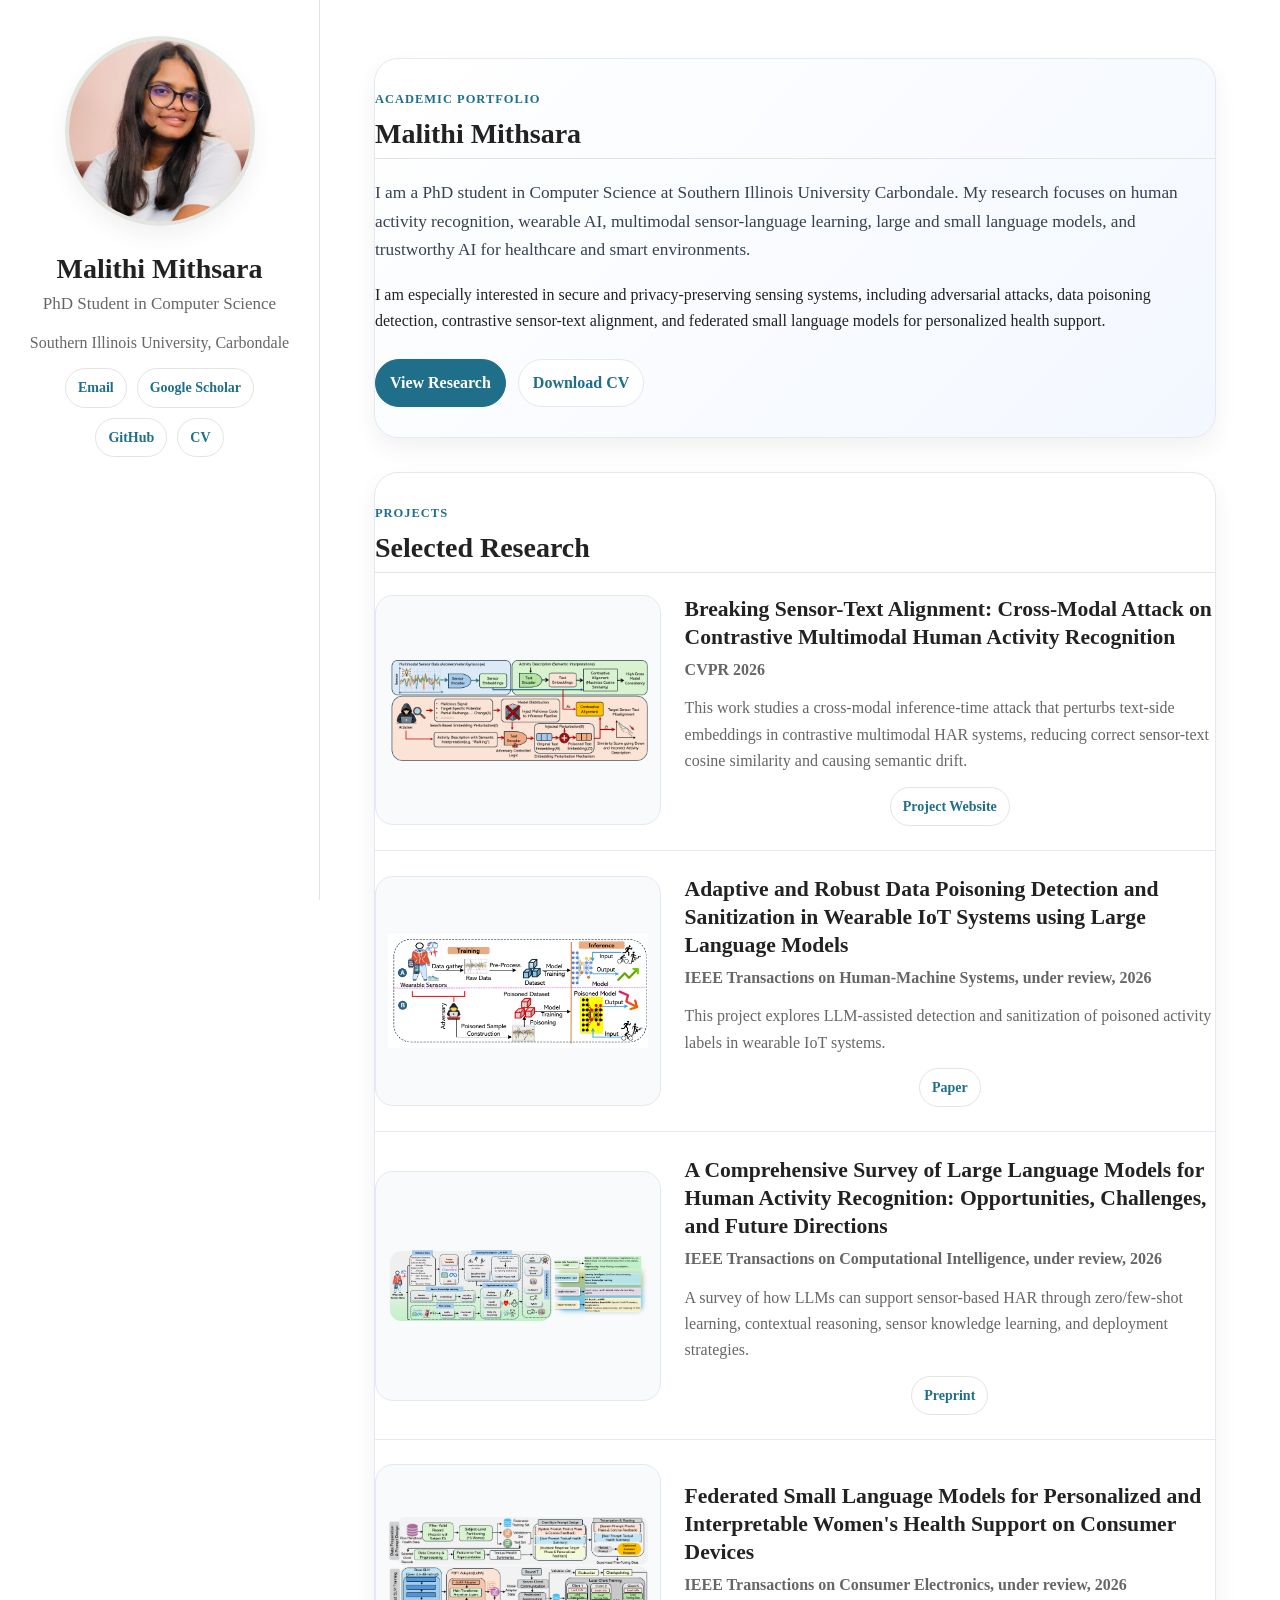
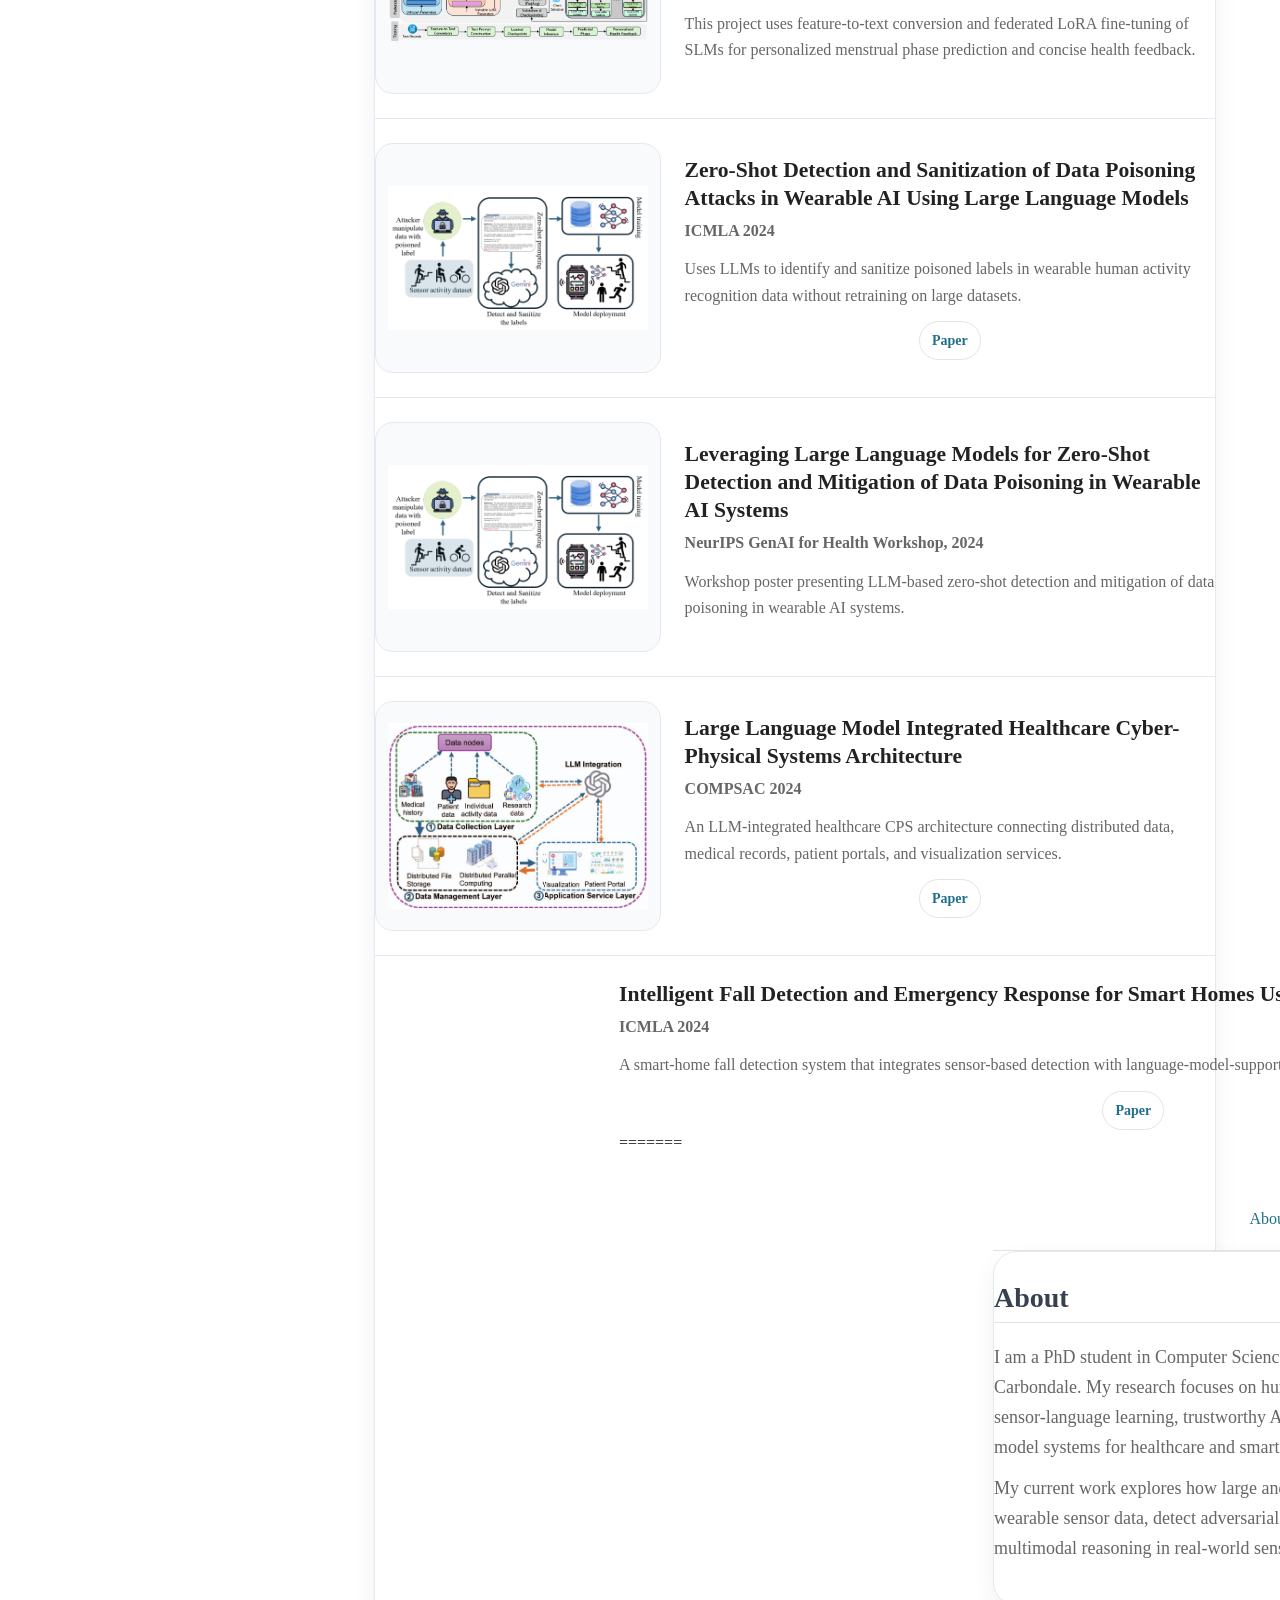
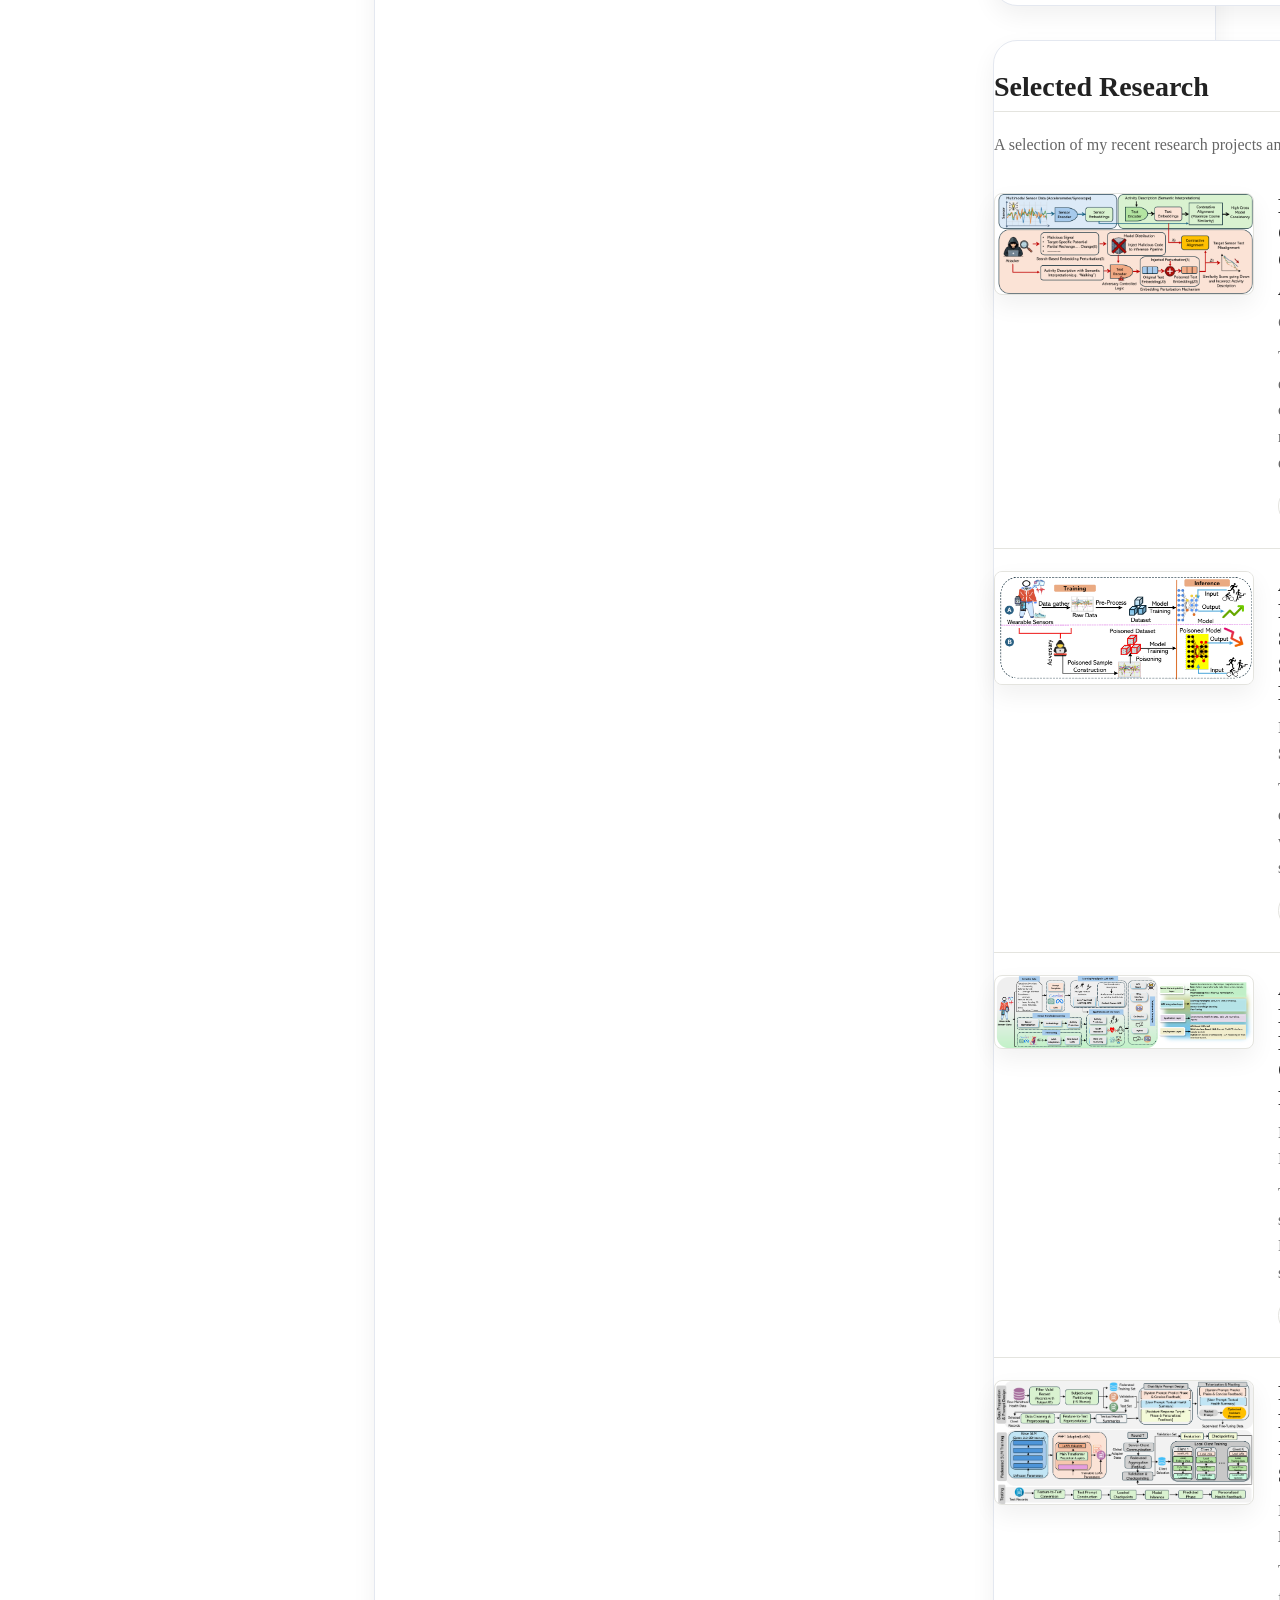
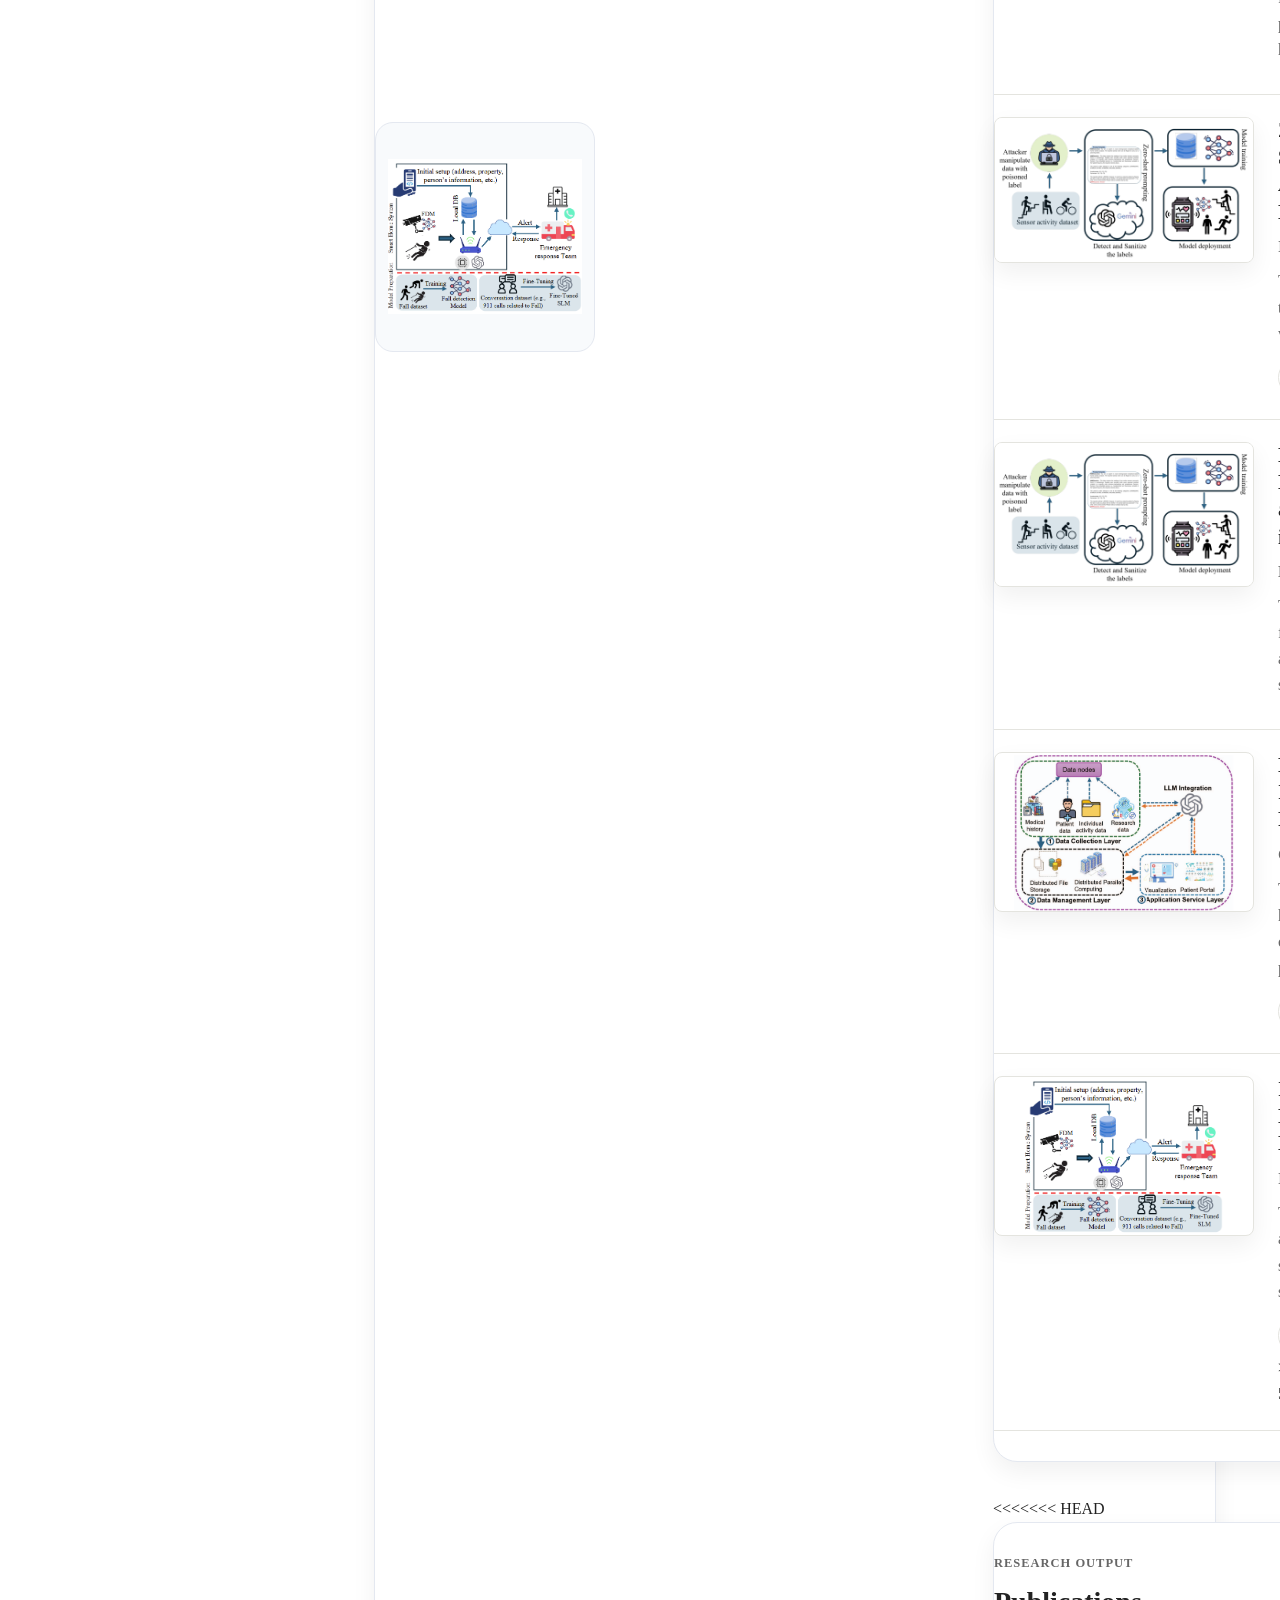
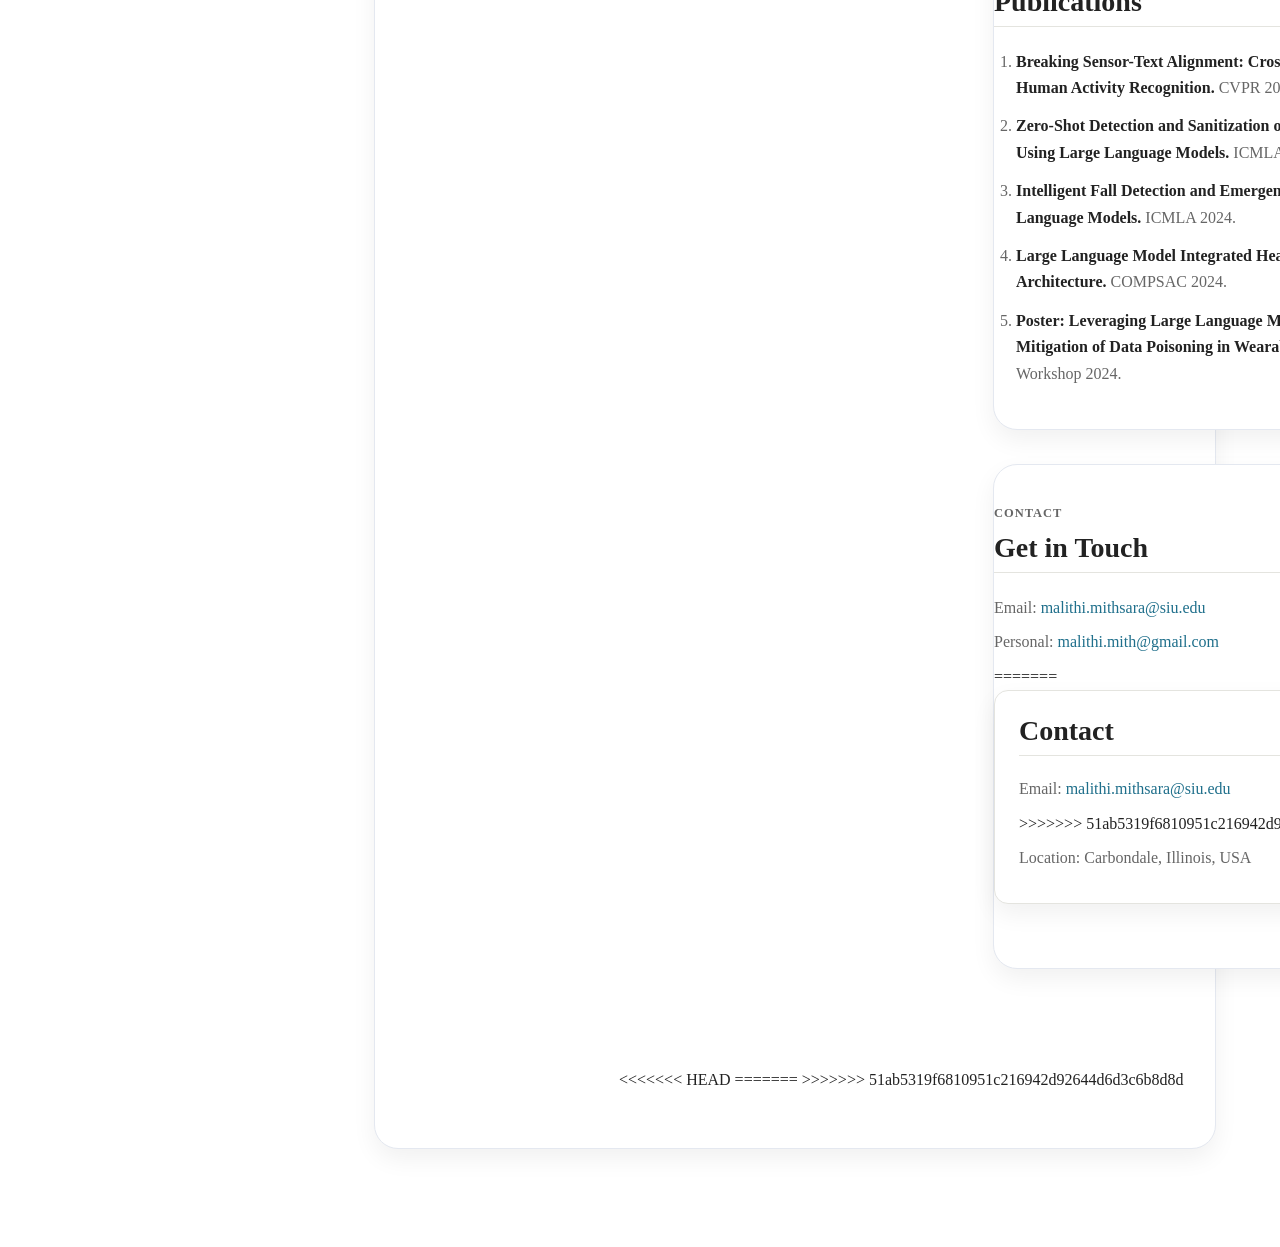
==== commit b0e834ef: "Add portfolio website" ====
--- a/index.html
+++ b/index.html
@@ -4,6 +4,7 @@
   <meta charset="UTF-8" />
   <meta name="viewport" content="width=device-width, initial-scale=1.0" />
   <title>Malithi Mithsara</title>
+<<<<<<< HEAD
   <meta name="description" content="Academic portfolio of Malithi Mithsara, PhD student in Computer Science at Southern Illinois University." />
   <link rel="stylesheet" href="style.css" />
 </head>
@@ -132,10 +133,141 @@
           <p class="venue">ICMLA 2024</p>
           <p>A smart-home fall detection system that integrates sensor-based detection with language-model-supported emergency response.</p>
           <div class="links"><a href="https://ieeexplore.ieee.org/abstract/document/10903502" target="_blank" rel="noopener">Paper</a></div>
-        </div>
-      </article>
-    </section>
-
+=======
+  <meta name="description" content="Portfolio of Malithi Mithsara, PhD student in Computer Science at Southern Illinois University." />
+  <link rel="stylesheet" href="style.css" />
+</head>
+<body>
+  <aside class="sidebar">
+    <div class="profile-card">
+      <img src="assets/profile.jpg" alt="Malithi Mithsara" class="profile-img" />
+      <h1>Malithi Mithsara</h1>
+      <p class="subtitle">PhD Student in Computer Science</p>
+      <p class="affiliation">Southern Illinois University, Carbondale</p>
+      <div class="links">
+        <a href="mailto:malithi.mithsara@siu.edu">Email</a>
+        <a href="https://scholar.google.com/citations?user=gChnHewAAAAJ&hl=en&oi=ao" target="_blank">Google Scholar</a>
+        <a href="https://github.com/Malithi-gif" target="_blank">GitHub</a>
+        <a href="assets/Malithi_Mithsara_CV.pdf" target="_blank">CV</a>
+      </div>
+    </div>
+  </aside>
+
+  <main class="content">
+    <nav class="topnav">
+      <a href="#about">About</a>
+      <a href="#research">Selected Research</a>
+      <a href="#contact">Contact</a>
+      <button id="themeToggle" aria-label="Toggle dark mode">Dark</button>
+    </nav>
+
+    <section id="about" class="section intro">
+      <h2>About</h2>
+      <p>
+        I am a PhD student in Computer Science at Southern Illinois University, Carbondale. My research focuses on human activity recognition, multimodal sensor-language learning, trustworthy AI, and privacy-preserving language-model systems for healthcare and smart environments.
+      </p>
+      <p>
+        My current work explores how large and small language models can interpret wearable sensor data, detect adversarial or poisoned labels, and support robust multimodal reasoning in real-world sensing applications.
+      </p>
+    </section>
+
+    <section id="research" class="section">
+      <h2>Selected Research</h2>
+      <p class="section-note">A selection of my recent research projects and publications.</p>
+
+      <article class="paper-card">
+        <img src="assets/research-cross-modal.png" alt="Cross-modal sensor-text attack overview" />
+        <div>
+          <h3>Breaking Sensor-Text Alignment: Cross-Modal Attack on Contrastive Multimodal Human Activity Recognition</h3>
+          <p class="venue">CVPR 2026</p>
+          <p>This work studies inference-time text-embedding perturbations that disrupt contrastive alignment between wearable sensor representations and natural-language activity descriptions.</p>
+          <div class="paper-links">
+            <a href="https://malithi-gif.github.io/breaking-sensor-text/" target="_blank">Project Website</a>
+          </div>
+        </div>
+      </article>
+
+      <article class="paper-card">
+        <img src="assets/research-poisoning-overview.png" alt="Data poisoning detection overview" />
+        <div>
+          <h3>Adaptive and Robust Data Poisoning Detection and Sanitization in Wearable IoT Systems using Large Language Models</h3>
+          <p class="venue">IEEE Transactions on Human-Machine Systems, Under Review, 2026</p>
+          <p>This project investigates LLM-assisted detection and correction of poisoned labels in wearable IoT-based human activity recognition systems.</p>
+          <div class="paper-links">
+            <a href="https://arxiv.org/abs/2511.02894" target="_blank">Paper</a>
+          </div>
+        </div>
+      </article>
+
+      <article class="paper-card">
+        <img src="assets/research-llm-har-survey.png" alt="LLM-HAR survey framework" />
+        <div>
+          <h3>A Comprehensive Survey of Large Language Models for Human Activity Recognition: Opportunities, Challenges, and Future Directions</h3>
+          <p class="venue">IEEE Transactions on Computational Intelligence, Under Review, 2026</p>
+          <p>This survey reviews how LLMs are used for sensor knowledge learning, zero/few-shot HAR, contextual reasoning, and deployment in smart environments.</p>
+          <div class="paper-links">
+            <a href="https://www.techrxiv.org/doi/full/10.36227/techrxiv.176162216.64823146/v1" target="_blank">Paper</a>
+          </div>
+        </div>
+      </article>
+
+      <article class="paper-card">
+        <img src="assets/research-womens-health.png" alt="Federated SLM women's health pipeline" />
+        <div>
+          <h3>Federated Small Language Models for Personalized and Interpretable Women's Health Support on Consumer Devices</h3>
+          <p class="venue">IEEE Transactions on Consumer Electronics, Under Review, 2026</p>
+          <p>This work develops a federated SLM pipeline for menstrual phase prediction and concise personalized feedback using feature-to-text health summaries.</p>
+        </div>
+      </article>
+
+      <article class="paper-card">
+        <img src="assets/research-zero-shot.png" alt="Zero-shot poisoning detection pipeline" />
+        <div>
+          <h3>Zero-Shot Detection and Sanitization of Data Poisoning Attacks in Wearable AI Using Large Language Models</h3>
+          <p class="venue">ICMLA 2024</p>
+          <p>This paper evaluates zero-shot LLM prompting to detect and sanitize poisoned labels in wearable human activity recognition datasets.</p>
+          <div class="paper-links">
+            <a href="https://ieeexplore.ieee.org/abstract/document/10903508" target="_blank">Paper</a>
+          </div>
+        </div>
+      </article>
+
+      <article class="paper-card">
+        <img src="assets/research-neurips-poster.png" alt="NeurIPS workshop poster overview" />
+        <div>
+          <h3>Leveraging Large Language Models for Zero-Shot Detection and Mitigation of Data Poisoning in Wearable AI Systems</h3>
+          <p class="venue">NeurIPS GenAI for Health Workshop, 2024</p>
+          <p>This poster presents an LLM-based framework for identifying and mitigating poisoning attacks in wearable AI systems without task-specific retraining.</p>
+        </div>
+      </article>
+
+      <article class="paper-card">
+        <img src="assets/research-healthcare-cps.png" alt="LLM integrated healthcare cyber-physical system" />
+        <div>
+          <h3>Large Language Model Integrated Healthcare Cyber-Physical Systems Architecture</h3>
+          <p class="venue">COMPSAC 2024</p>
+          <p>This work proposes an LLM-integrated healthcare cyber-physical architecture for data collection, management, visualization, and patient-facing services.</p>
+          <div class="paper-links">
+            <a href="https://ieeexplore.ieee.org/stamp/stamp.jsp?arnumber=10633554" target="_blank">Paper</a>
+          </div>
+        </div>
+      </article>
+
+      <article class="paper-card">
+        <img src="assets/research-fall-detection.png" alt="Intelligent fall detection system" />
+        <div>
+          <h3>Intelligent Fall Detection and Emergency Response for Smart Homes Using Language Models</h3>
+          <p class="venue">ICMLA 2024</p>
+          <p>This paper presents a smart-home fall detection and emergency response system integrating sensor-based detection with language-model support.</p>
+          <div class="paper-links">
+            <a href="https://ieeexplore.ieee.org/abstract/document/10903502" target="_blank">Paper</a>
+          </div>
+>>>>>>> 51ab5319f6810951c216942d92644d6d3c6b8d8d
+        </div>
+      </article>
+    </section>
+
+<<<<<<< HEAD
     <section id="publications" class="section">
       <div class="section-heading">
         <p class="eyebrow">Research Output</p>
@@ -158,11 +290,19 @@
       <p>Email: <a href="mailto:malithi.mithsara@siu.edu">malithi.mithsara@siu.edu</a></p>
       <p>Personal: <a href="mailto:malithi.mith@gmail.com">malithi.mith@gmail.com</a></p>
       
+=======
+    <section id="contact" class="section contact-box">
+      <h2>Contact</h2>
+      <p>Email: <a href="mailto:malithi.mithsara@siu.edu">malithi.mithsara@siu.edu</a></p>
+>>>>>>> 51ab5319f6810951c216942d92644d6d3c6b8d8d
       <p>Location: Carbondale, Illinois, USA</p>
     </section>
   </main>
 
+<<<<<<< HEAD
   <button class="to-top" id="toTop" aria-label="Back to top">↑</button>
+=======
+>>>>>>> 51ab5319f6810951c216942d92644d6d3c6b8d8d
   <script src="script.js"></script>
 </body>
 </html>
--- a/style.css
+++ b/style.css
@@ -1,4 +1,5 @@
 :root {
+<<<<<<< HEAD
   --bg: #f7f8fb;
   --card: #ffffff;
   --text: #1f2937;
@@ -8,12 +9,32 @@
   --accent-dark: #1e40af;
   --soft: #eef4ff;
   --shadow: 0 18px 45px rgba(31, 41, 55, 0.08);
+=======
+  --bg: #f7f7f4;
+  --panel: #ffffff;
+  --text: #222;
+  --muted: #666;
+  --accent: #1f6f8b;
+  --border: #e4e4df;
+  --shadow: 0 10px 25px rgba(0,0,0,0.06);
+}
+
+body.dark {
+  --bg: #111827;
+  --panel: #182233;
+  --text: #f3f4f6;
+  --muted: #c7ccd4;
+  --accent: #7dd3fc;
+  --border: #2b3547;
+  --shadow: 0 10px 25px rgba(0,0,0,0.25);
+>>>>>>> 51ab5319f6810951c216942d92644d6d3c6b8d8d
 }
 
 * { box-sizing: border-box; }
 html { scroll-behavior: smooth; }
 body {
   margin: 0;
+<<<<<<< HEAD
   font-family: Inter, ui-sans-serif, system-ui, -apple-system, BlinkMacSystemFont, "Segoe UI", sans-serif;
   background: var(--bg);
   color: var(--text);
@@ -216,4 +237,129 @@
   .profile-photo { width: 132px; height: 132px; }
   .research-image-wrap { height: 155px; padding: 8px; }
   h2 { font-size: 1.65rem; }
-}
+=======
+  font-family: Georgia, 'Times New Roman', serif;
+  background: var(--bg);
+  color: var(--text);
+  line-height: 1.6;
+}
+
+a { color: var(--accent); text-decoration: none; }
+a:hover { text-decoration: underline; }
+
+.sidebar {
+  position: fixed;
+  left: 0;
+  top: 0;
+  width: 320px;
+  height: 100vh;
+  padding: 36px 28px;
+  background: var(--panel);
+  border-right: 1px solid var(--border);
+}
+
+.profile-card { text-align: center; }
+.profile-img {
+  width: 190px;
+  height: 190px;
+  object-fit: cover;
+  border-radius: 50%;
+  border: 4px solid var(--border);
+  box-shadow: var(--shadow);
+}
+
+h1 { font-size: 30px; margin: 18px 0 6px; line-height: 1.15; }
+.subtitle { font-size: 17px; color: var(--muted); margin: 0; }
+.affiliation { color: var(--muted); margin: 8px 0 18px; }
+.links { display: flex; flex-wrap: wrap; gap: 10px; justify-content: center; }
+.links a, .paper-links a, #themeToggle {
+  display: inline-block;
+  border: 1px solid var(--border);
+  padding: 7px 12px;
+  border-radius: 999px;
+  background: transparent;
+  color: var(--accent);
+  font-size: 14px;
+  cursor: pointer;
+}
+
+.content {
+  margin-left: 320px;
+  padding: 32px 54px 64px;
+  max-width: 1180px;
+}
+
+.topnav {
+  position: sticky;
+  top: 0;
+  z-index: 10;
+  display: flex;
+  gap: 24px;
+  align-items: center;
+  justify-content: flex-end;
+  padding: 15px 0;
+  background: var(--bg);
+  border-bottom: 1px solid var(--border);
+}
+
+.section { padding: 30px 0; }
+h2 {
+  font-size: 28px;
+  border-bottom: 1px solid var(--border);
+  padding-bottom: 8px;
+  margin: 0 0 20px;
+}
+.intro p { font-size: 18px; max-width: 860px; }
+.section-note { color: var(--muted); margin-top: -10px; }
+
+.paper-card {
+  display: grid;
+  grid-template-columns: 260px 1fr;
+  gap: 24px;
+  align-items: start;
+  padding: 22px 0;
+  border-bottom: 1px solid var(--border);
+}
+.paper-card img {
+  width: 100%;
+  max-height: 160px;
+  object-fit: contain;
+  background: #fff;
+  border-radius: 8px;
+  border: 1px solid var(--border);
+  box-shadow: var(--shadow);
+}
+.paper-card h3 {
+  margin: 0 0 4px;
+  font-size: 21px;
+  line-height: 1.3;
+}
+.venue {
+  color: var(--accent);
+  font-weight: bold;
+  margin: 3px 0 8px;
+}
+.paper-card p { margin: 8px 0; }
+.paper-links { margin-top: 10px; }
+.contact-box {
+  background: var(--panel);
+  border: 1px solid var(--border);
+  border-radius: 14px;
+  padding: 24px;
+  box-shadow: var(--shadow);
+}
+
+@media (max-width: 900px) {
+  .sidebar {
+    position: relative;
+    width: 100%;
+    height: auto;
+    border-right: 0;
+    border-bottom: 1px solid var(--border);
+  }
+  .content { margin-left: 0; padding: 22px; }
+  .topnav { justify-content: center; flex-wrap: wrap; }
+  .paper-card { grid-template-columns: 1fr; }
+  .paper-card img { max-height: 240px; }
+>>>>>>> 51ab5319f6810951c216942d92644d6d3c6b8d8d
+}
--- a/style.css
+++ b/style.css
@@ -1,4 +1,5 @@
 :root {
+<<<<<<< HEAD
   --bg: #f7f8fb;
   --card: #ffffff;
   --text: #1f2937;
@@ -8,12 +9,32 @@
   --accent-dark: #1e40af;
   --soft: #eef4ff;
   --shadow: 0 18px 45px rgba(31, 41, 55, 0.08);
+=======
+  --bg: #f7f7f4;
+  --panel: #ffffff;
+  --text: #222;
+  --muted: #666;
+  --accent: #1f6f8b;
+  --border: #e4e4df;
+  --shadow: 0 10px 25px rgba(0,0,0,0.06);
+}
+
+body.dark {
+  --bg: #111827;
+  --panel: #182233;
+  --text: #f3f4f6;
+  --muted: #c7ccd4;
+  --accent: #7dd3fc;
+  --border: #2b3547;
+  --shadow: 0 10px 25px rgba(0,0,0,0.25);
+>>>>>>> 51ab5319f6810951c216942d92644d6d3c6b8d8d
 }
 
 * { box-sizing: border-box; }
 html { scroll-behavior: smooth; }
 body {
   margin: 0;
+<<<<<<< HEAD
   font-family: Inter, ui-sans-serif, system-ui, -apple-system, BlinkMacSystemFont, "Segoe UI", sans-serif;
   background: var(--bg);
   color: var(--text);
@@ -216,4 +237,129 @@
   .profile-photo { width: 132px; height: 132px; }
   .research-image-wrap { height: 155px; padding: 8px; }
   h2 { font-size: 1.65rem; }
-}
+=======
+  font-family: Georgia, 'Times New Roman', serif;
+  background: var(--bg);
+  color: var(--text);
+  line-height: 1.6;
+}
+
+a { color: var(--accent); text-decoration: none; }
+a:hover { text-decoration: underline; }
+
+.sidebar {
+  position: fixed;
+  left: 0;
+  top: 0;
+  width: 320px;
+  height: 100vh;
+  padding: 36px 28px;
+  background: var(--panel);
+  border-right: 1px solid var(--border);
+}
+
+.profile-card { text-align: center; }
+.profile-img {
+  width: 190px;
+  height: 190px;
+  object-fit: cover;
+  border-radius: 50%;
+  border: 4px solid var(--border);
+  box-shadow: var(--shadow);
+}
+
+h1 { font-size: 30px; margin: 18px 0 6px; line-height: 1.15; }
+.subtitle { font-size: 17px; color: var(--muted); margin: 0; }
+.affiliation { color: var(--muted); margin: 8px 0 18px; }
+.links { display: flex; flex-wrap: wrap; gap: 10px; justify-content: center; }
+.links a, .paper-links a, #themeToggle {
+  display: inline-block;
+  border: 1px solid var(--border);
+  padding: 7px 12px;
+  border-radius: 999px;
+  background: transparent;
+  color: var(--accent);
+  font-size: 14px;
+  cursor: pointer;
+}
+
+.content {
+  margin-left: 320px;
+  padding: 32px 54px 64px;
+  max-width: 1180px;
+}
+
+.topnav {
+  position: sticky;
+  top: 0;
+  z-index: 10;
+  display: flex;
+  gap: 24px;
+  align-items: center;
+  justify-content: flex-end;
+  padding: 15px 0;
+  background: var(--bg);
+  border-bottom: 1px solid var(--border);
+}
+
+.section { padding: 30px 0; }
+h2 {
+  font-size: 28px;
+  border-bottom: 1px solid var(--border);
+  padding-bottom: 8px;
+  margin: 0 0 20px;
+}
+.intro p { font-size: 18px; max-width: 860px; }
+.section-note { color: var(--muted); margin-top: -10px; }
+
+.paper-card {
+  display: grid;
+  grid-template-columns: 260px 1fr;
+  gap: 24px;
+  align-items: start;
+  padding: 22px 0;
+  border-bottom: 1px solid var(--border);
+}
+.paper-card img {
+  width: 100%;
+  max-height: 160px;
+  object-fit: contain;
+  background: #fff;
+  border-radius: 8px;
+  border: 1px solid var(--border);
+  box-shadow: var(--shadow);
+}
+.paper-card h3 {
+  margin: 0 0 4px;
+  font-size: 21px;
+  line-height: 1.3;
+}
+.venue {
+  color: var(--accent);
+  font-weight: bold;
+  margin: 3px 0 8px;
+}
+.paper-card p { margin: 8px 0; }
+.paper-links { margin-top: 10px; }
+.contact-box {
+  background: var(--panel);
+  border: 1px solid var(--border);
+  border-radius: 14px;
+  padding: 24px;
+  box-shadow: var(--shadow);
+}
+
+@media (max-width: 900px) {
+  .sidebar {
+    position: relative;
+    width: 100%;
+    height: auto;
+    border-right: 0;
+    border-bottom: 1px solid var(--border);
+  }
+  .content { margin-left: 0; padding: 22px; }
+  .topnav { justify-content: center; flex-wrap: wrap; }
+  .paper-card { grid-template-columns: 1fr; }
+  .paper-card img { max-height: 240px; }
+>>>>>>> 51ab5319f6810951c216942d92644d6d3c6b8d8d
+}
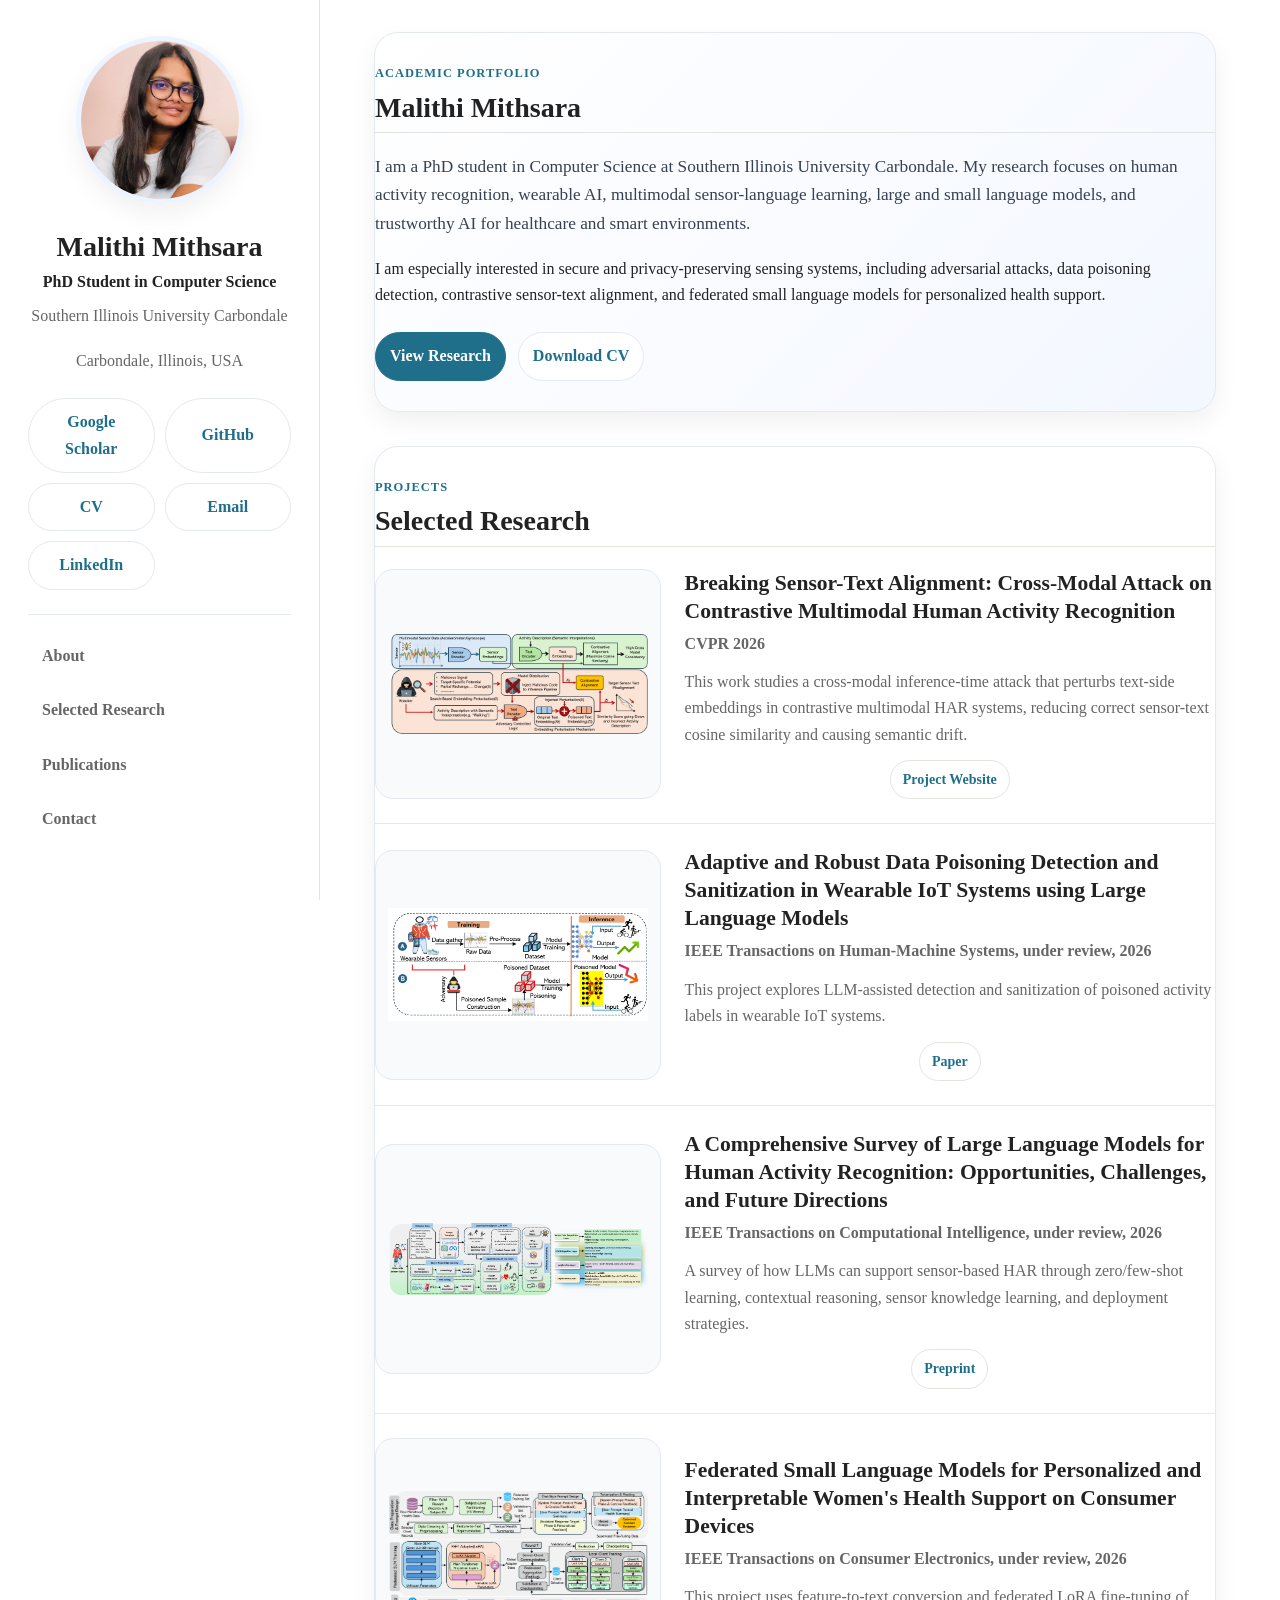
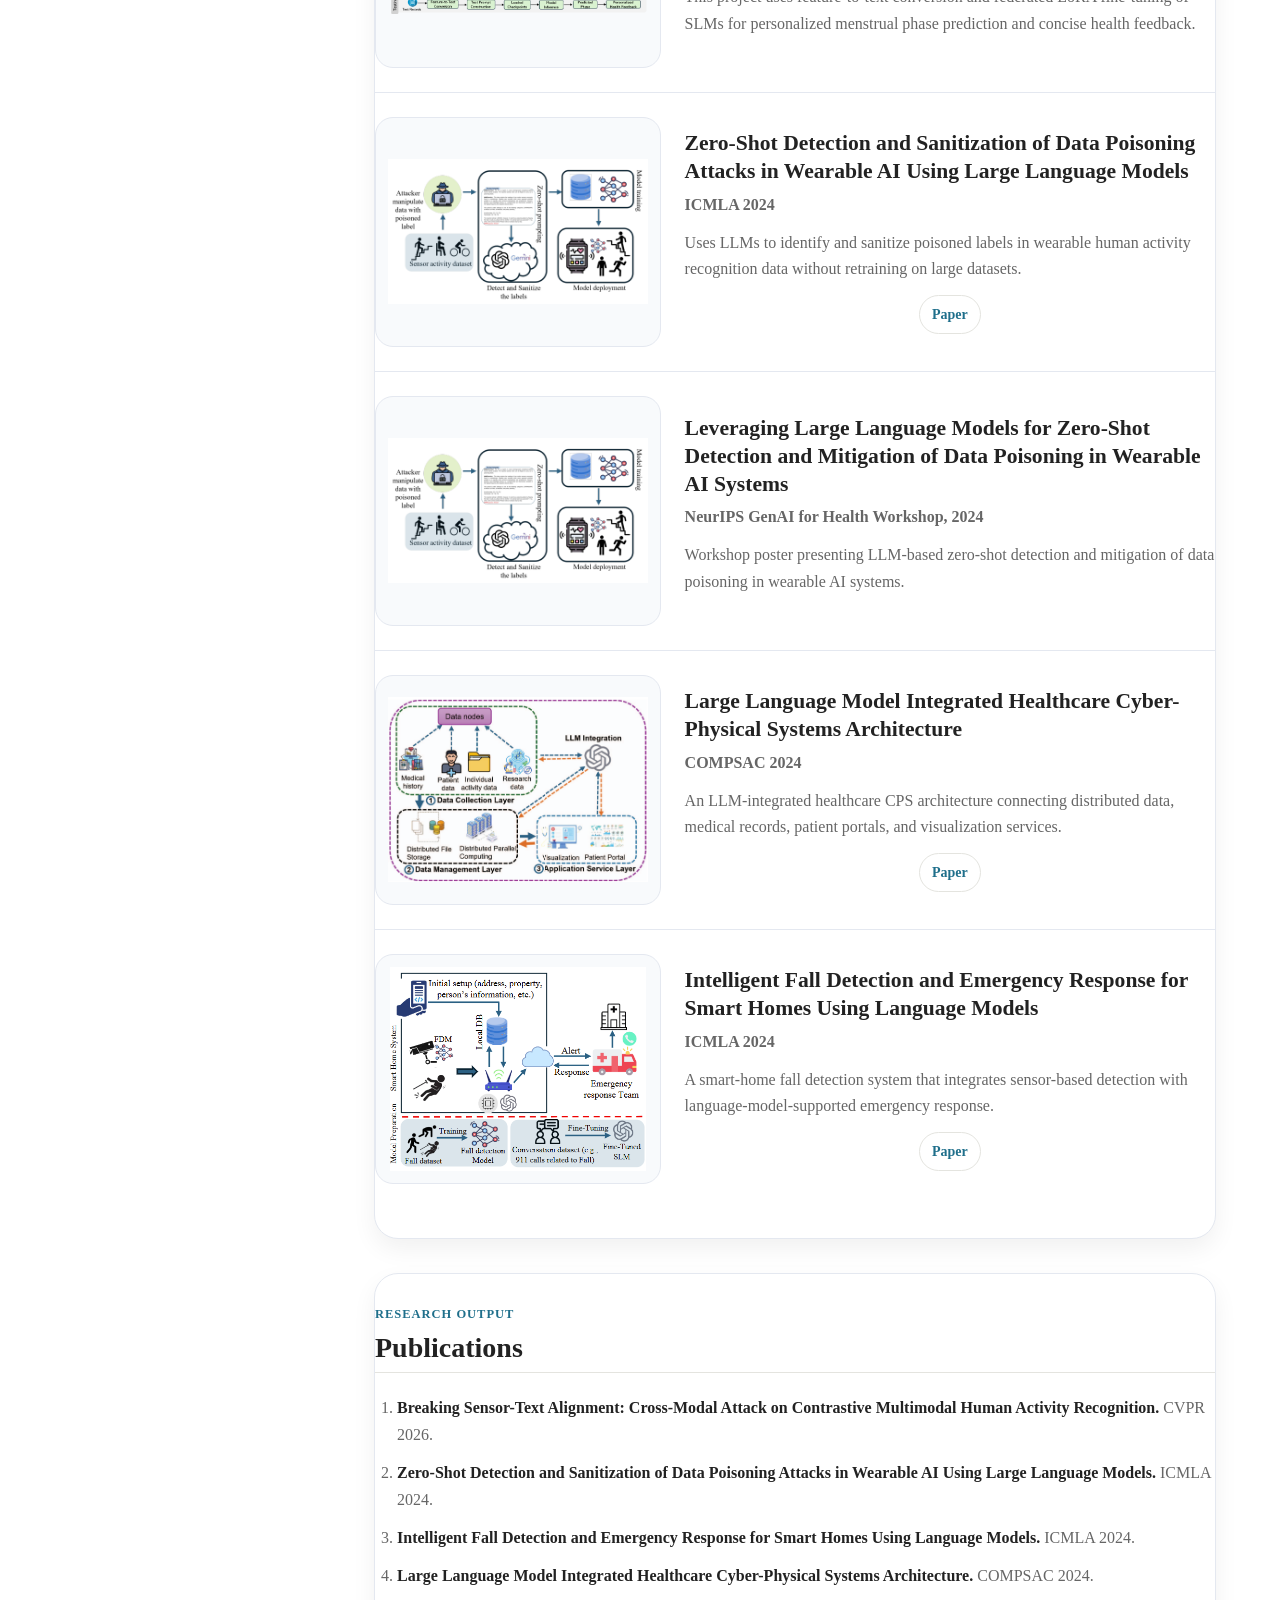
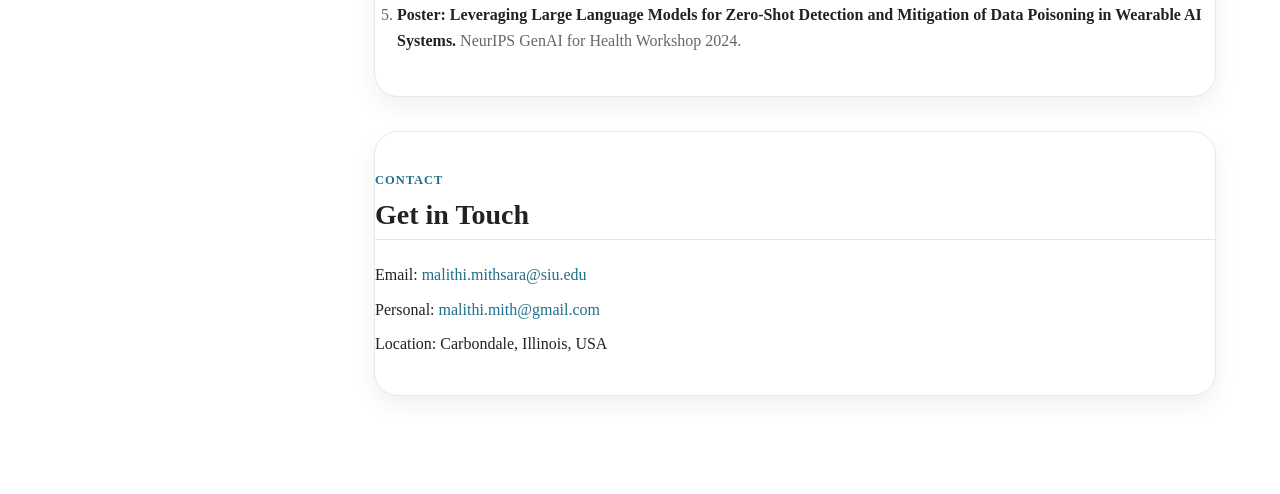
==== commit f0bf891b: "Add portfolio website" ====
--- a/index.html
+++ b/index.html
@@ -4,7 +4,6 @@
   <meta charset="UTF-8" />
   <meta name="viewport" content="width=device-width, initial-scale=1.0" />
   <title>Malithi Mithsara</title>
-<<<<<<< HEAD
   <meta name="description" content="Academic portfolio of Malithi Mithsara, PhD student in Computer Science at Southern Illinois University." />
   <link rel="stylesheet" href="style.css" />
 </head>
@@ -24,7 +23,7 @@
         <a href="https://github.com/Malithi-gif" target="_blank" rel="noopener">GitHub</a>
         <a href="assets/Malithi_Mithsara_CV.pdf" target="_blank" rel="noopener">CV</a>
         <a href="mailto:malithi.mithsara@siu.edu">Email</a>
-        <a href="https://www.linkedin.com/in/malithi-mithsara-6a6668156/" target="_blank" rel="noopener">LinkedIn</a>
+        <a href="https://www.linkedin.com/in/malithi-mithsara/" target="_blank" rel="noopener">LinkedIn</a>
       </div>
     </div>
 
@@ -133,141 +132,10 @@
           <p class="venue">ICMLA 2024</p>
           <p>A smart-home fall detection system that integrates sensor-based detection with language-model-supported emergency response.</p>
           <div class="links"><a href="https://ieeexplore.ieee.org/abstract/document/10903502" target="_blank" rel="noopener">Paper</a></div>
-=======
-  <meta name="description" content="Portfolio of Malithi Mithsara, PhD student in Computer Science at Southern Illinois University." />
-  <link rel="stylesheet" href="style.css" />
-</head>
-<body>
-  <aside class="sidebar">
-    <div class="profile-card">
-      <img src="assets/profile.jpg" alt="Malithi Mithsara" class="profile-img" />
-      <h1>Malithi Mithsara</h1>
-      <p class="subtitle">PhD Student in Computer Science</p>
-      <p class="affiliation">Southern Illinois University, Carbondale</p>
-      <div class="links">
-        <a href="mailto:malithi.mithsara@siu.edu">Email</a>
-        <a href="https://scholar.google.com/citations?user=gChnHewAAAAJ&hl=en&oi=ao" target="_blank">Google Scholar</a>
-        <a href="https://github.com/Malithi-gif" target="_blank">GitHub</a>
-        <a href="assets/Malithi_Mithsara_CV.pdf" target="_blank">CV</a>
-      </div>
-    </div>
-  </aside>
-
-  <main class="content">
-    <nav class="topnav">
-      <a href="#about">About</a>
-      <a href="#research">Selected Research</a>
-      <a href="#contact">Contact</a>
-      <button id="themeToggle" aria-label="Toggle dark mode">Dark</button>
-    </nav>
-
-    <section id="about" class="section intro">
-      <h2>About</h2>
-      <p>
-        I am a PhD student in Computer Science at Southern Illinois University, Carbondale. My research focuses on human activity recognition, multimodal sensor-language learning, trustworthy AI, and privacy-preserving language-model systems for healthcare and smart environments.
-      </p>
-      <p>
-        My current work explores how large and small language models can interpret wearable sensor data, detect adversarial or poisoned labels, and support robust multimodal reasoning in real-world sensing applications.
-      </p>
-    </section>
-
-    <section id="research" class="section">
-      <h2>Selected Research</h2>
-      <p class="section-note">A selection of my recent research projects and publications.</p>
-
-      <article class="paper-card">
-        <img src="assets/research-cross-modal.png" alt="Cross-modal sensor-text attack overview" />
-        <div>
-          <h3>Breaking Sensor-Text Alignment: Cross-Modal Attack on Contrastive Multimodal Human Activity Recognition</h3>
-          <p class="venue">CVPR 2026</p>
-          <p>This work studies inference-time text-embedding perturbations that disrupt contrastive alignment between wearable sensor representations and natural-language activity descriptions.</p>
-          <div class="paper-links">
-            <a href="https://malithi-gif.github.io/breaking-sensor-text/" target="_blank">Project Website</a>
-          </div>
-        </div>
-      </article>
-
-      <article class="paper-card">
-        <img src="assets/research-poisoning-overview.png" alt="Data poisoning detection overview" />
-        <div>
-          <h3>Adaptive and Robust Data Poisoning Detection and Sanitization in Wearable IoT Systems using Large Language Models</h3>
-          <p class="venue">IEEE Transactions on Human-Machine Systems, Under Review, 2026</p>
-          <p>This project investigates LLM-assisted detection and correction of poisoned labels in wearable IoT-based human activity recognition systems.</p>
-          <div class="paper-links">
-            <a href="https://arxiv.org/abs/2511.02894" target="_blank">Paper</a>
-          </div>
-        </div>
-      </article>
-
-      <article class="paper-card">
-        <img src="assets/research-llm-har-survey.png" alt="LLM-HAR survey framework" />
-        <div>
-          <h3>A Comprehensive Survey of Large Language Models for Human Activity Recognition: Opportunities, Challenges, and Future Directions</h3>
-          <p class="venue">IEEE Transactions on Computational Intelligence, Under Review, 2026</p>
-          <p>This survey reviews how LLMs are used for sensor knowledge learning, zero/few-shot HAR, contextual reasoning, and deployment in smart environments.</p>
-          <div class="paper-links">
-            <a href="https://www.techrxiv.org/doi/full/10.36227/techrxiv.176162216.64823146/v1" target="_blank">Paper</a>
-          </div>
-        </div>
-      </article>
-
-      <article class="paper-card">
-        <img src="assets/research-womens-health.png" alt="Federated SLM women's health pipeline" />
-        <div>
-          <h3>Federated Small Language Models for Personalized and Interpretable Women's Health Support on Consumer Devices</h3>
-          <p class="venue">IEEE Transactions on Consumer Electronics, Under Review, 2026</p>
-          <p>This work develops a federated SLM pipeline for menstrual phase prediction and concise personalized feedback using feature-to-text health summaries.</p>
-        </div>
-      </article>
-
-      <article class="paper-card">
-        <img src="assets/research-zero-shot.png" alt="Zero-shot poisoning detection pipeline" />
-        <div>
-          <h3>Zero-Shot Detection and Sanitization of Data Poisoning Attacks in Wearable AI Using Large Language Models</h3>
-          <p class="venue">ICMLA 2024</p>
-          <p>This paper evaluates zero-shot LLM prompting to detect and sanitize poisoned labels in wearable human activity recognition datasets.</p>
-          <div class="paper-links">
-            <a href="https://ieeexplore.ieee.org/abstract/document/10903508" target="_blank">Paper</a>
-          </div>
-        </div>
-      </article>
-
-      <article class="paper-card">
-        <img src="assets/research-neurips-poster.png" alt="NeurIPS workshop poster overview" />
-        <div>
-          <h3>Leveraging Large Language Models for Zero-Shot Detection and Mitigation of Data Poisoning in Wearable AI Systems</h3>
-          <p class="venue">NeurIPS GenAI for Health Workshop, 2024</p>
-          <p>This poster presents an LLM-based framework for identifying and mitigating poisoning attacks in wearable AI systems without task-specific retraining.</p>
-        </div>
-      </article>
-
-      <article class="paper-card">
-        <img src="assets/research-healthcare-cps.png" alt="LLM integrated healthcare cyber-physical system" />
-        <div>
-          <h3>Large Language Model Integrated Healthcare Cyber-Physical Systems Architecture</h3>
-          <p class="venue">COMPSAC 2024</p>
-          <p>This work proposes an LLM-integrated healthcare cyber-physical architecture for data collection, management, visualization, and patient-facing services.</p>
-          <div class="paper-links">
-            <a href="https://ieeexplore.ieee.org/stamp/stamp.jsp?arnumber=10633554" target="_blank">Paper</a>
-          </div>
-        </div>
-      </article>
-
-      <article class="paper-card">
-        <img src="assets/research-fall-detection.png" alt="Intelligent fall detection system" />
-        <div>
-          <h3>Intelligent Fall Detection and Emergency Response for Smart Homes Using Language Models</h3>
-          <p class="venue">ICMLA 2024</p>
-          <p>This paper presents a smart-home fall detection and emergency response system integrating sensor-based detection with language-model support.</p>
-          <div class="paper-links">
-            <a href="https://ieeexplore.ieee.org/abstract/document/10903502" target="_blank">Paper</a>
-          </div>
->>>>>>> 51ab5319f6810951c216942d92644d6d3c6b8d8d
         </div>
       </article>
     </section>
 
-<<<<<<< HEAD
     <section id="publications" class="section">
       <div class="section-heading">
         <p class="eyebrow">Research Output</p>
@@ -290,19 +158,11 @@
       <p>Email: <a href="mailto:malithi.mithsara@siu.edu">malithi.mithsara@siu.edu</a></p>
       <p>Personal: <a href="mailto:malithi.mith@gmail.com">malithi.mith@gmail.com</a></p>
       
-=======
-    <section id="contact" class="section contact-box">
-      <h2>Contact</h2>
-      <p>Email: <a href="mailto:malithi.mithsara@siu.edu">malithi.mithsara@siu.edu</a></p>
->>>>>>> 51ab5319f6810951c216942d92644d6d3c6b8d8d
       <p>Location: Carbondale, Illinois, USA</p>
     </section>
   </main>
 
-<<<<<<< HEAD
   <button class="to-top" id="toTop" aria-label="Back to top">↑</button>
-=======
->>>>>>> 51ab5319f6810951c216942d92644d6d3c6b8d8d
   <script src="script.js"></script>
 </body>
 </html>
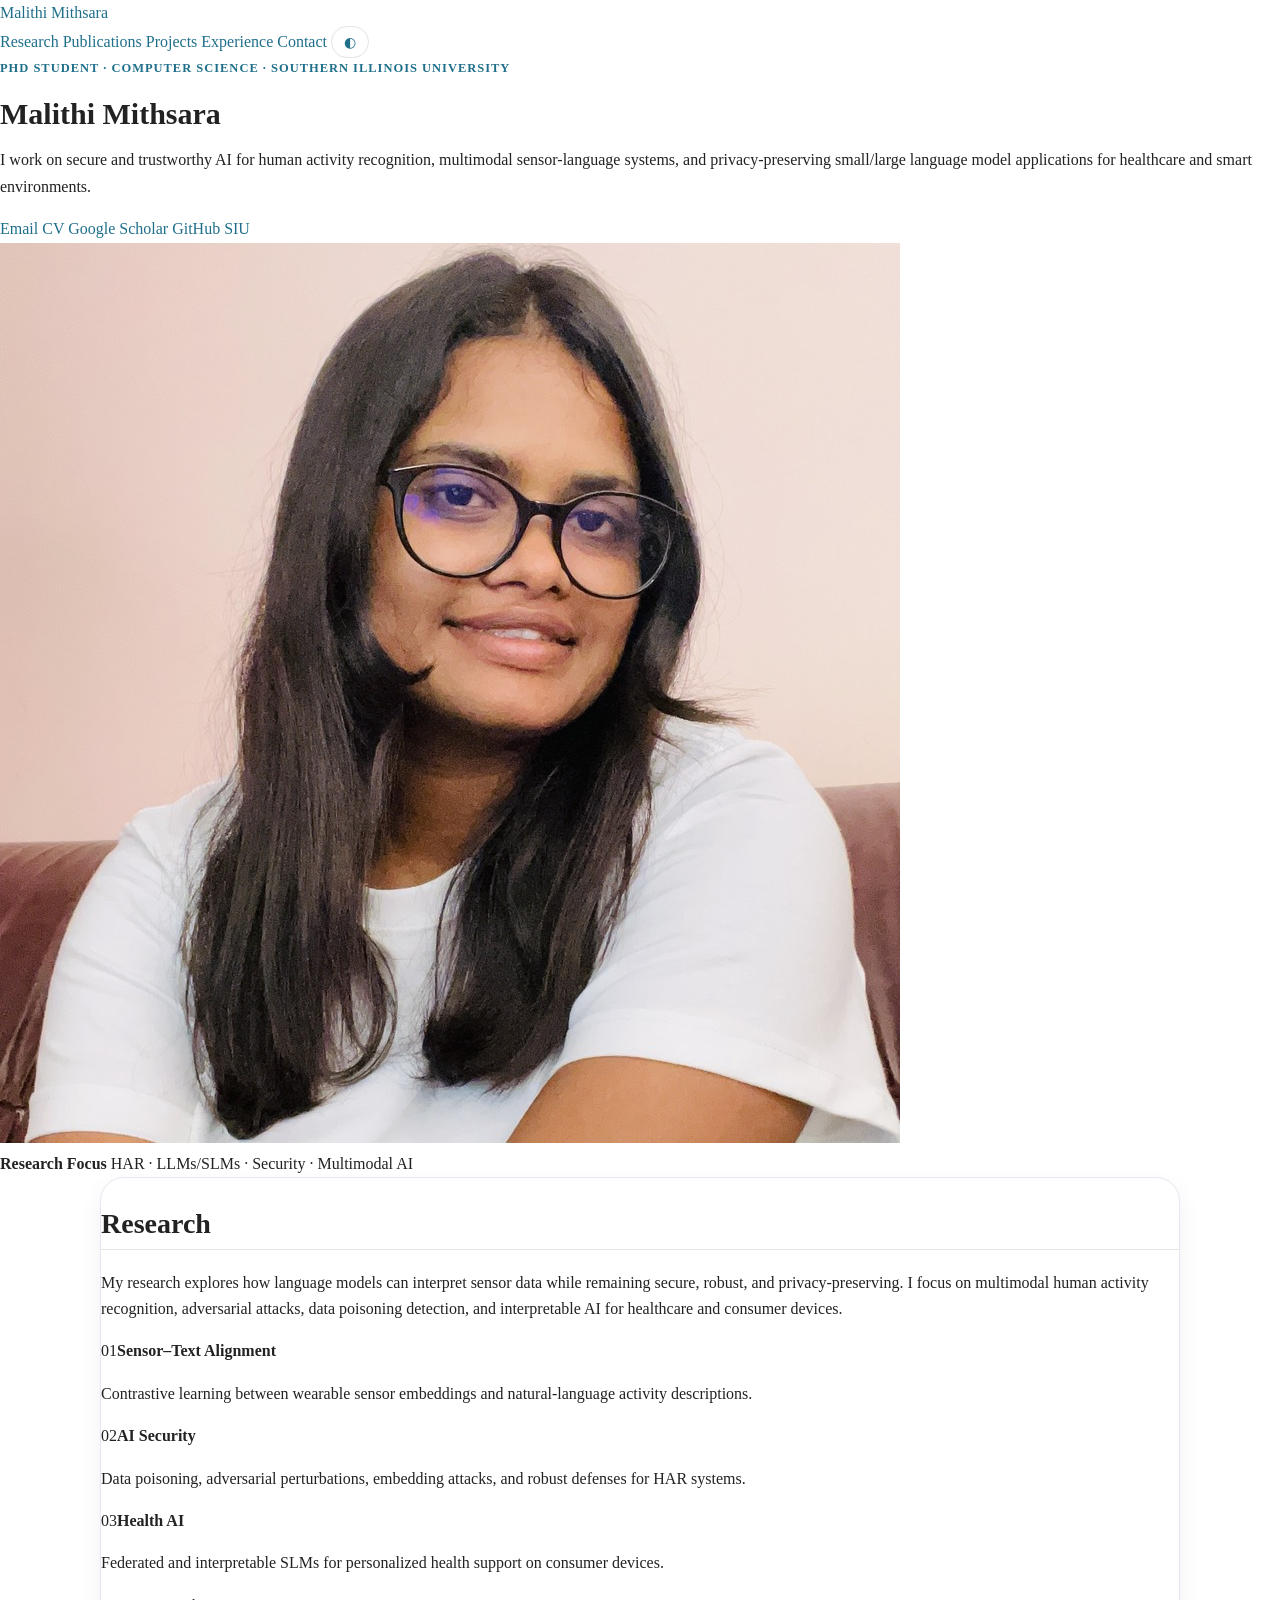
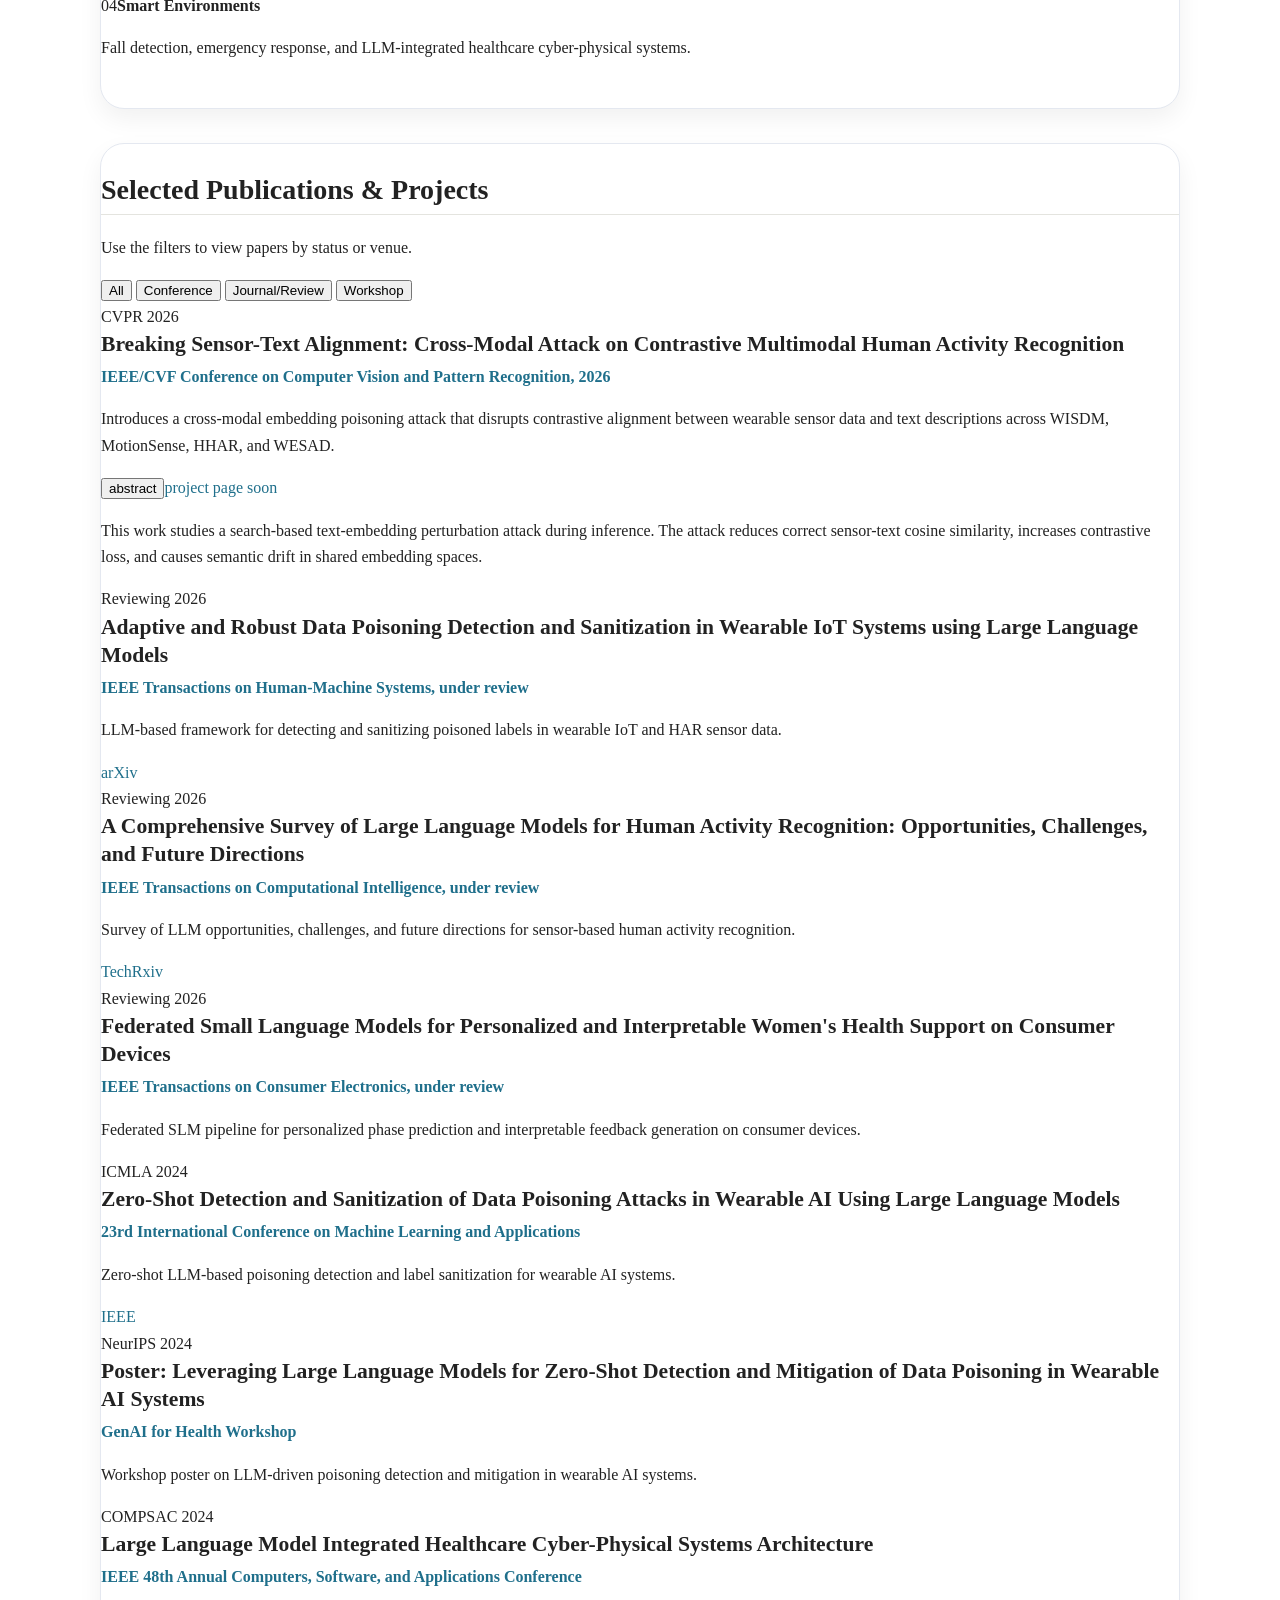
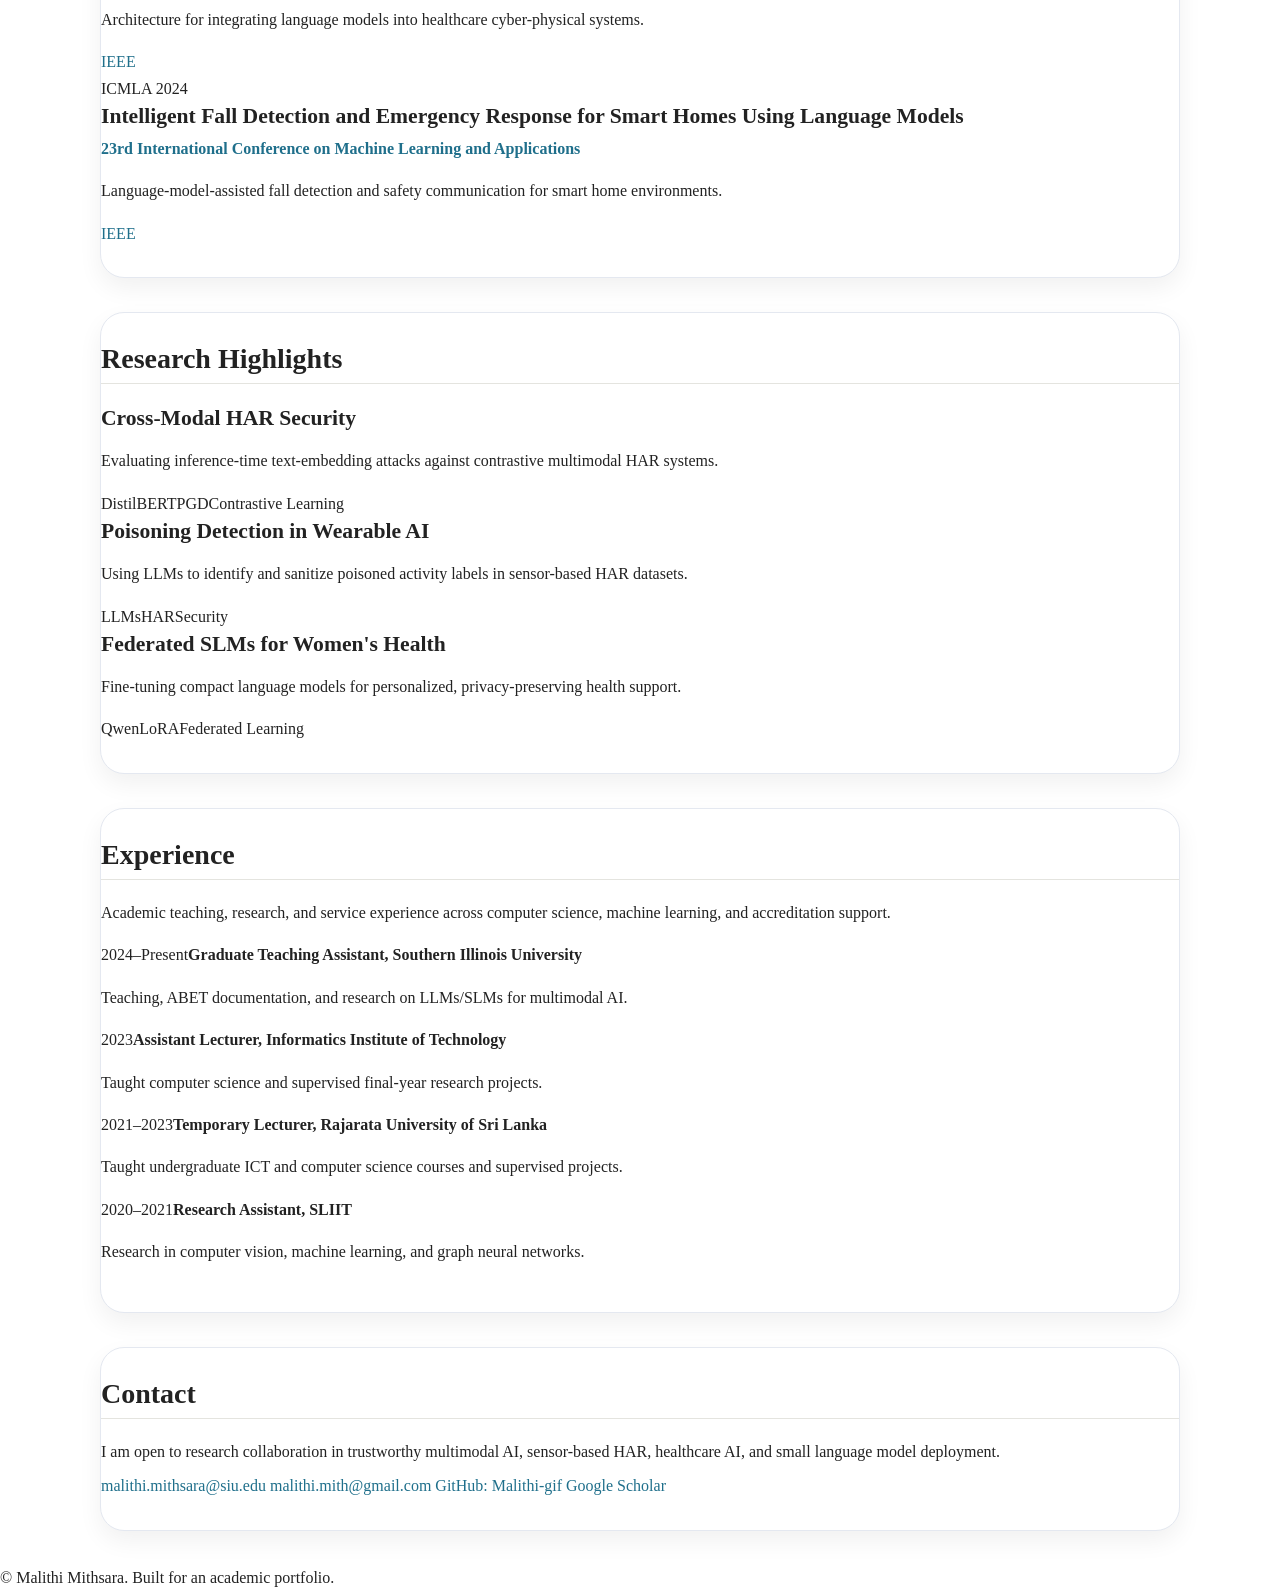
==== commit 55346169: "Merge remote repository with portfolio" ====
--- a/index.html
+++ b/index.html
@@ -3,166 +3,212 @@
 <head>
   <meta charset="UTF-8" />
   <meta name="viewport" content="width=device-width, initial-scale=1.0" />
+  <meta name="description" content="Academic portfolio of Malithi Mithsara, PhD student in Computer Science at Southern Illinois University." />
   <title>Malithi Mithsara</title>
-  <meta name="description" content="Academic portfolio of Malithi Mithsara, PhD student in Computer Science at Southern Illinois University." />
   <link rel="stylesheet" href="style.css" />
 </head>
 <body>
-  <button class="menu-toggle" id="menuToggle" aria-label="Open navigation">☰</button>
-
-  <aside class="sidebar" id="sidebar">
-    <div class="profile-card">
-      <img src="assets/profile.jpg" alt="Malithi Mithsara profile photo" class="profile-photo" />
-      <h1>Malithi Mithsara</h1>
-      <p class="role">PhD Student in Computer Science</p>
-      <p class="affiliation">Southern Illinois University Carbondale</p>
-      <p class="location">Carbondale, Illinois, USA</p>
-
-      <div class="social-links">
+  <header class="site-header">
+    <nav class="nav container">
+      <a class="brand" href="#top">Malithi Mithsara</a>
+      <button class="menu-toggle" aria-label="Open menu">☰</button>
+      <div class="nav-links">
+        <a href="#research">Research</a>
+        <a href="#publications">Publications</a>
+        <a href="#projects">Projects</a>
+        <a href="#experience">Experience</a>
+        <a href="#contact">Contact</a>
+        <button id="themeToggle" class="theme-toggle" aria-label="Toggle dark mode">◐</button>
+      </div>
+    </nav>
+  </header>
+
+  <main id="top">
+    <section class="hero container">
+      <div class="hero-text">
+        <p class="eyebrow">PhD Student · Computer Science · Southern Illinois University</p>
+        <h1>Malithi Mithsara</h1>
+        <p class="lead">
+          I work on secure and trustworthy AI for human activity recognition, multimodal sensor-language systems, and privacy-preserving small/large language model applications for healthcare and smart environments.
+        </p>
+        <div class="quick-links">
+          <a href="mailto:malithi.mithsara@siu.edu">Email</a>
+          <a href="assets/Malithi_Mithsara_CV.pdf" target="_blank" rel="noopener">CV</a>
+          <a href="https://scholar.google.com/citations?user=gChnHewAAAAJ&hl=en&oi=ao" target="_blank" rel="noopener">Google Scholar</a>
+          <a href="https://github.com/Malithi-gif" target="_blank" rel="noopener">GitHub</a>
+          <a href="https://www.siu.edu/" target="_blank" rel="noopener">SIU</a>
+        </div>
+      </div>
+      <div class="hero-photo-wrap">
+        <img class="hero-photo" src="assets/profile-square.jpg" alt="Portrait of Malithi Mithsara" />
+        <div class="photo-card">
+          <strong>Research Focus</strong>
+          <span>HAR · LLMs/SLMs · Security · Multimodal AI</span>
+        </div>
+      </div>
+    </section>
+
+    <section id="research" class="container section two-col">
+      <div>
+        <h2>Research</h2>
+        <p>
+          My research explores how language models can interpret sensor data while remaining secure, robust, and privacy-preserving. I focus on multimodal human activity recognition, adversarial attacks, data poisoning detection, and interpretable AI for healthcare and consumer devices.
+        </p>
+      </div>
+      <div class="research-grid">
+        <article class="pill-card"><span>01</span><strong>Sensor–Text Alignment</strong><p>Contrastive learning between wearable sensor embeddings and natural-language activity descriptions.</p></article>
+        <article class="pill-card"><span>02</span><strong>AI Security</strong><p>Data poisoning, adversarial perturbations, embedding attacks, and robust defenses for HAR systems.</p></article>
+        <article class="pill-card"><span>03</span><strong>Health AI</strong><p>Federated and interpretable SLMs for personalized health support on consumer devices.</p></article>
+        <article class="pill-card"><span>04</span><strong>Smart Environments</strong><p>Fall detection, emergency response, and LLM-integrated healthcare cyber-physical systems.</p></article>
+      </div>
+    </section>
+
+    <section id="publications" class="container section">
+      <div class="section-title-row">
+        <div>
+          <h2>Selected Publications & Projects</h2>
+          <p class="muted">Use the filters to view papers by status or venue.</p>
+        </div>
+        <div class="filters" aria-label="Publication filters">
+          <button class="filter active" data-filter="all">All</button>
+          <button class="filter" data-filter="conference">Conference</button>
+          <button class="filter" data-filter="journal">Journal/Review</button>
+          <button class="filter" data-filter="workshop">Workshop</button>
+        </div>
+      </div>
+
+      <div class="paper-list">
+        <article class="paper featured" data-category="conference">
+          <div class="paper-year">CVPR 2026</div>
+          <div class="paper-content">
+            <h3>Breaking Sensor-Text Alignment: Cross-Modal Attack on Contrastive Multimodal Human Activity Recognition</h3>
+            <p class="venue">IEEE/CVF Conference on Computer Vision and Pattern Recognition, 2026</p>
+            <p class="summary">Introduces a cross-modal embedding poisoning attack that disrupts contrastive alignment between wearable sensor data and text descriptions across WISDM, MotionSense, HHAR, and WESAD.</p>
+            <div class="paper-actions"><button class="abstract-btn">abstract</button><a href="#" class="disabled-link" aria-disabled="true">project page soon</a></div>
+            <p class="abstract hidden">This work studies a search-based text-embedding perturbation attack during inference. The attack reduces correct sensor-text cosine similarity, increases contrastive loss, and causes semantic drift in shared embedding spaces.</p>
+          </div>
+        </article>
+
+        <article class="paper" data-category="journal">
+          <div class="paper-year">Reviewing 2026</div>
+          <div class="paper-content">
+            <h3>Adaptive and Robust Data Poisoning Detection and Sanitization in Wearable IoT Systems using Large Language Models</h3>
+            <p class="venue">IEEE Transactions on Human-Machine Systems, under review</p>
+            <p class="summary">LLM-based framework for detecting and sanitizing poisoned labels in wearable IoT and HAR sensor data.</p>
+            <div class="paper-actions"><a href="https://arxiv.org/abs/2511.02894" target="_blank" rel="noopener">arXiv</a></div>
+          </div>
+        </article>
+
+        <article class="paper" data-category="journal">
+          <div class="paper-year">Reviewing 2026</div>
+          <div class="paper-content">
+            <h3>A Comprehensive Survey of Large Language Models for Human Activity Recognition: Opportunities, Challenges, and Future Directions</h3>
+            <p class="venue">IEEE Transactions on Computational Intelligence, under review</p>
+            <p class="summary">Survey of LLM opportunities, challenges, and future directions for sensor-based human activity recognition.</p>
+            <div class="paper-actions"><a href="https://www.techrxiv.org/doi/full/10.36227/techrxiv.176162216.64823146/v1" target="_blank" rel="noopener">TechRxiv</a></div>
+          </div>
+        </article>
+
+        <article class="paper" data-category="journal">
+          <div class="paper-year">Reviewing 2026</div>
+          <div class="paper-content">
+            <h3>Federated Small Language Models for Personalized and Interpretable Women's Health Support on Consumer Devices</h3>
+            <p class="venue">IEEE Transactions on Consumer Electronics, under review</p>
+            <p class="summary">Federated SLM pipeline for personalized phase prediction and interpretable feedback generation on consumer devices.</p>
+          </div>
+        </article>
+
+        <article class="paper" data-category="conference">
+          <div class="paper-year">ICMLA 2024</div>
+          <div class="paper-content">
+            <h3>Zero-Shot Detection and Sanitization of Data Poisoning Attacks in Wearable AI Using Large Language Models</h3>
+            <p class="venue">23rd International Conference on Machine Learning and Applications</p>
+            <p class="summary">Zero-shot LLM-based poisoning detection and label sanitization for wearable AI systems.</p>
+            <div class="paper-actions"><a href="https://ieeexplore.ieee.org/abstract/document/10903508" target="_blank" rel="noopener">IEEE</a></div>
+          </div>
+        </article>
+
+        <article class="paper" data-category="workshop">
+          <div class="paper-year">NeurIPS 2024</div>
+          <div class="paper-content">
+            <h3>Poster: Leveraging Large Language Models for Zero-Shot Detection and Mitigation of Data Poisoning in Wearable AI Systems</h3>
+            <p class="venue">GenAI for Health Workshop</p>
+            <p class="summary">Workshop poster on LLM-driven poisoning detection and mitigation in wearable AI systems.</p>
+          </div>
+        </article>
+
+        <article class="paper" data-category="conference">
+          <div class="paper-year">COMPSAC 2024</div>
+          <div class="paper-content">
+            <h3>Large Language Model Integrated Healthcare Cyber-Physical Systems Architecture</h3>
+            <p class="venue">IEEE 48th Annual Computers, Software, and Applications Conference</p>
+            <p class="summary">Architecture for integrating language models into healthcare cyber-physical systems.</p>
+            <div class="paper-actions"><a href="https://ieeexplore.ieee.org/stamp/stamp.jsp?arnumber=10633554" target="_blank" rel="noopener">IEEE</a></div>
+          </div>
+        </article>
+
+        <article class="paper" data-category="conference">
+          <div class="paper-year">ICMLA 2024</div>
+          <div class="paper-content">
+            <h3>Intelligent Fall Detection and Emergency Response for Smart Homes Using Language Models</h3>
+            <p class="venue">23rd International Conference on Machine Learning and Applications</p>
+            <p class="summary">Language-model-assisted fall detection and safety communication for smart home environments.</p>
+            <div class="paper-actions"><a href="https://ieeexplore.ieee.org/abstract/document/10903502" target="_blank" rel="noopener">IEEE</a></div>
+          </div>
+        </article>
+      </div>
+    </section>
+
+    <section id="projects" class="container section">
+      <h2>Research Highlights</h2>
+      <div class="highlight-grid">
+        <article class="highlight-card">
+          <h3>Cross-Modal HAR Security</h3>
+          <p>Evaluating inference-time text-embedding attacks against contrastive multimodal HAR systems.</p>
+          <div class="tags"><span>DistilBERT</span><span>PGD</span><span>Contrastive Learning</span></div>
+        </article>
+        <article class="highlight-card">
+          <h3>Poisoning Detection in Wearable AI</h3>
+          <p>Using LLMs to identify and sanitize poisoned activity labels in sensor-based HAR datasets.</p>
+          <div class="tags"><span>LLMs</span><span>HAR</span><span>Security</span></div>
+        </article>
+        <article class="highlight-card">
+          <h3>Federated SLMs for Women's Health</h3>
+          <p>Fine-tuning compact language models for personalized, privacy-preserving health support.</p>
+          <div class="tags"><span>Qwen</span><span>LoRA</span><span>Federated Learning</span></div>
+        </article>
+      </div>
+    </section>
+
+    <section id="experience" class="container section two-col">
+      <div>
+        <h2>Experience</h2>
+        <p class="muted">Academic teaching, research, and service experience across computer science, machine learning, and accreditation support.</p>
+      </div>
+      <div class="timeline">
+        <div class="timeline-item"><span>2024–Present</span><strong>Graduate Teaching Assistant, Southern Illinois University</strong><p>Teaching, ABET documentation, and research on LLMs/SLMs for multimodal AI.</p></div>
+        <div class="timeline-item"><span>2023</span><strong>Assistant Lecturer, Informatics Institute of Technology</strong><p>Taught computer science and supervised final-year research projects.</p></div>
+        <div class="timeline-item"><span>2021–2023</span><strong>Temporary Lecturer, Rajarata University of Sri Lanka</strong><p>Taught undergraduate ICT and computer science courses and supervised projects.</p></div>
+        <div class="timeline-item"><span>2020–2021</span><strong>Research Assistant, SLIIT</strong><p>Research in computer vision, machine learning, and graph neural networks.</p></div>
+      </div>
+    </section>
+
+    <section id="contact" class="container section contact-section">
+      <h2>Contact</h2>
+      <p>I am open to research collaboration in trustworthy multimodal AI, sensor-based HAR, healthcare AI, and small language model deployment.</p>
+      <div class="contact-cards">
+        <a href="mailto:malithi.mithsara@siu.edu">malithi.mithsara@siu.edu</a>
+        <a href="mailto:malithi.mith@gmail.com">malithi.mith@gmail.com</a>
+        <a href="https://github.com/Malithi-gif" target="_blank" rel="noopener">GitHub: Malithi-gif</a>
         <a href="https://scholar.google.com/citations?user=gChnHewAAAAJ&hl=en&oi=ao" target="_blank" rel="noopener">Google Scholar</a>
-        <a href="https://github.com/Malithi-gif" target="_blank" rel="noopener">GitHub</a>
-        <a href="assets/Malithi_Mithsara_CV.pdf" target="_blank" rel="noopener">CV</a>
-        <a href="mailto:malithi.mithsara@siu.edu">Email</a>
-        <a href="https://www.linkedin.com/in/malithi-mithsara/" target="_blank" rel="noopener">LinkedIn</a>
-      </div>
-    </div>
-
-    <nav class="side-nav">
-      <a href="#about">About</a>
-      <a href="#research">Selected Research</a>
-      <a href="#publications">Publications</a>
-      <a href="#contact">Contact</a>
-    </nav>
-  </aside>
-
-  <main class="content">
-    <section id="about" class="section hero-section">
-      <p class="eyebrow">Academic Portfolio</p>
-      <h2>Malithi Mithsara</h2>
-      <p class="intro">
-        I am a PhD student in Computer Science at Southern Illinois University Carbondale. My research focuses on human activity recognition, wearable AI, multimodal sensor-language learning, large and small language models, and trustworthy AI for healthcare and smart environments.
-      </p>
-      <p>
-        I am especially interested in secure and privacy-preserving sensing systems, including adversarial attacks, data poisoning detection, contrastive sensor-text alignment, and federated small language models for personalized health support.
-      </p>
-      <div class="hero-actions">
-        <a class="button primary" href="#research">View Research</a>
-        <a class="button" href="assets/Malithi_Mithsara_CV.pdf" target="_blank" rel="noopener">Download CV</a>
-      </div>
-    </section>
-
-    <section id="research" class="section">
-      <div class="section-heading">
-        <p class="eyebrow">Projects</p>
-        <h2>Selected Research</h2>
-      </div>
-
-      <article class="research-item">
-        <div class="research-image-wrap"><img src="assets/cvpr-cross-modal-attack.png" alt="Cross-modal sensor-text attack overview" /></div>
-        <div class="research-text">
-          <h3>Breaking Sensor-Text Alignment: Cross-Modal Attack on Contrastive Multimodal Human Activity Recognition</h3>
-          <p class="venue">CVPR 2026</p>
-          <p>This work studies a cross-modal inference-time attack that perturbs text-side embeddings in contrastive multimodal HAR systems, reducing correct sensor-text cosine similarity and causing semantic drift.</p>
-          <div class="links"><a href="https://malithi-gif.github.io/breaking-sensor-text/" target="_blank" rel="noopener">Project Website</a></div>
-        </div>
-      </article>
-
-      <article class="research-item">
-        <div class="research-image-wrap"><img src="assets/poisoning-training-inference.png" alt="Data poisoning attack diagram" /></div>
-        <div class="research-text">
-          <h3>Adaptive and Robust Data Poisoning Detection and Sanitization in Wearable IoT Systems using Large Language Models</h3>
-          <p class="venue">IEEE Transactions on Human-Machine Systems, under review, 2026</p>
-          <p>This project explores LLM-assisted detection and sanitization of poisoned activity labels in wearable IoT systems.</p>
-          <div class="links"><a href="https://arxiv.org/abs/2511.02894" target="_blank" rel="noopener">Paper</a></div>
-        </div>
-      </article>
-
-      <article class="research-item">
-        <div class="research-image-wrap"><img src="assets/llm-har-survey.png" alt="LLM-HAR survey framework" /></div>
-        <div class="research-text">
-          <h3>A Comprehensive Survey of Large Language Models for Human Activity Recognition: Opportunities, Challenges, and Future Directions</h3>
-          <p class="venue">IEEE Transactions on Computational Intelligence, under review, 2026</p>
-          <p>A survey of how LLMs can support sensor-based HAR through zero/few-shot learning, contextual reasoning, sensor knowledge learning, and deployment strategies.</p>
-          <div class="links"><a href="https://www.techrxiv.org/doi/full/10.36227/techrxiv.176162216.64823146/v1" target="_blank" rel="noopener">Preprint</a></div>
-        </div>
-      </article>
-
-      <article class="research-item">
-        <div class="research-image-wrap"><img src="assets/federated-womens-health.png" alt="Federated SLM for women's health framework" /></div>
-        <div class="research-text">
-          <h3>Federated Small Language Models for Personalized and Interpretable Women's Health Support on Consumer Devices</h3>
-          <p class="venue">IEEE Transactions on Consumer Electronics, under review, 2026</p>
-          <p>This project uses feature-to-text conversion and federated LoRA fine-tuning of SLMs for personalized menstrual phase prediction and concise health feedback.</p>
-        </div>
-      </article>
-
-      <article class="research-item">
-        <div class="research-image-wrap"><img src="assets/zero-shot-poisoning.png" alt="Zero-shot data poisoning detection pipeline" /></div>
-        <div class="research-text">
-          <h3>Zero-Shot Detection and Sanitization of Data Poisoning Attacks in Wearable AI Using Large Language Models</h3>
-          <p class="venue">ICMLA 2024</p>
-          <p>Uses LLMs to identify and sanitize poisoned labels in wearable human activity recognition data without retraining on large datasets.</p>
-          <div class="links"><a href="https://ieeexplore.ieee.org/abstract/document/10903508" target="_blank" rel="noopener">Paper</a></div>
-        </div>
-      </article>
-
-      <article class="research-item">
-        <div class="research-image-wrap"><img src="assets/neurips-poster.png" alt="LLM-based wearable AI poisoning mitigation poster" /></div>
-        <div class="research-text">
-          <h3>Leveraging Large Language Models for Zero-Shot Detection and Mitigation of Data Poisoning in Wearable AI Systems</h3>
-          <p class="venue">NeurIPS GenAI for Health Workshop, 2024</p>
-          <p>Workshop poster presenting LLM-based zero-shot detection and mitigation of data poisoning in wearable AI systems.</p>
-        </div>
-      </article>
-
-      <article class="research-item">
-        <div class="research-image-wrap"><img src="assets/healthcare-cps.png" alt="Healthcare cyber-physical systems architecture" /></div>
-        <div class="research-text">
-          <h3>Large Language Model Integrated Healthcare Cyber-Physical Systems Architecture</h3>
-          <p class="venue">COMPSAC 2024</p>
-          <p>An LLM-integrated healthcare CPS architecture connecting distributed data, medical records, patient portals, and visualization services.</p>
-          <div class="links"><a href="https://ieeexplore.ieee.org/stamp/stamp.jsp?arnumber=10633554" target="_blank" rel="noopener">Paper</a></div>
-        </div>
-      </article>
-
-      <article class="research-item">
-        <div class="research-image-wrap"><img src="assets/fall-detection.png" alt="Fall detection and emergency response framework" /></div>
-        <div class="research-text">
-          <h3>Intelligent Fall Detection and Emergency Response for Smart Homes Using Language Models</h3>
-          <p class="venue">ICMLA 2024</p>
-          <p>A smart-home fall detection system that integrates sensor-based detection with language-model-supported emergency response.</p>
-          <div class="links"><a href="https://ieeexplore.ieee.org/abstract/document/10903502" target="_blank" rel="noopener">Paper</a></div>
-        </div>
-      </article>
-    </section>
-
-    <section id="publications" class="section">
-      <div class="section-heading">
-        <p class="eyebrow">Research Output</p>
-        <h2>Publications</h2>
-      </div>
-      <ol class="publication-list">
-        <li><strong>Breaking Sensor-Text Alignment: Cross-Modal Attack on Contrastive Multimodal Human Activity Recognition.</strong> CVPR 2026.</li>
-        <li><strong>Zero-Shot Detection and Sanitization of Data Poisoning Attacks in Wearable AI Using Large Language Models.</strong> ICMLA 2024.</li>
-        <li><strong>Intelligent Fall Detection and Emergency Response for Smart Homes Using Language Models.</strong> ICMLA 2024.</li>
-        <li><strong>Large Language Model Integrated Healthcare Cyber-Physical Systems Architecture.</strong> COMPSAC 2024.</li>
-        <li><strong>Poster: Leveraging Large Language Models for Zero-Shot Detection and Mitigation of Data Poisoning in Wearable AI Systems.</strong> NeurIPS GenAI for Health Workshop 2024.</li>
-      </ol>
-    </section>
-
-    <section id="contact" class="section contact-section">
-      <div class="section-heading">
-        <p class="eyebrow">Contact</p>
-        <h2>Get in Touch</h2>
-      </div>
-      <p>Email: <a href="mailto:malithi.mithsara@siu.edu">malithi.mithsara@siu.edu</a></p>
-      <p>Personal: <a href="mailto:malithi.mith@gmail.com">malithi.mith@gmail.com</a></p>
-      
-      <p>Location: Carbondale, Illinois, USA</p>
+      </div>
     </section>
   </main>
 
-  <button class="to-top" id="toTop" aria-label="Back to top">↑</button>
+  <footer class="footer">
+    <div class="container">© <span id="year"></span> Malithi Mithsara. Built for an academic portfolio.</div>
+  </footer>
+
   <script src="script.js"></script>
 </body>
 </html>
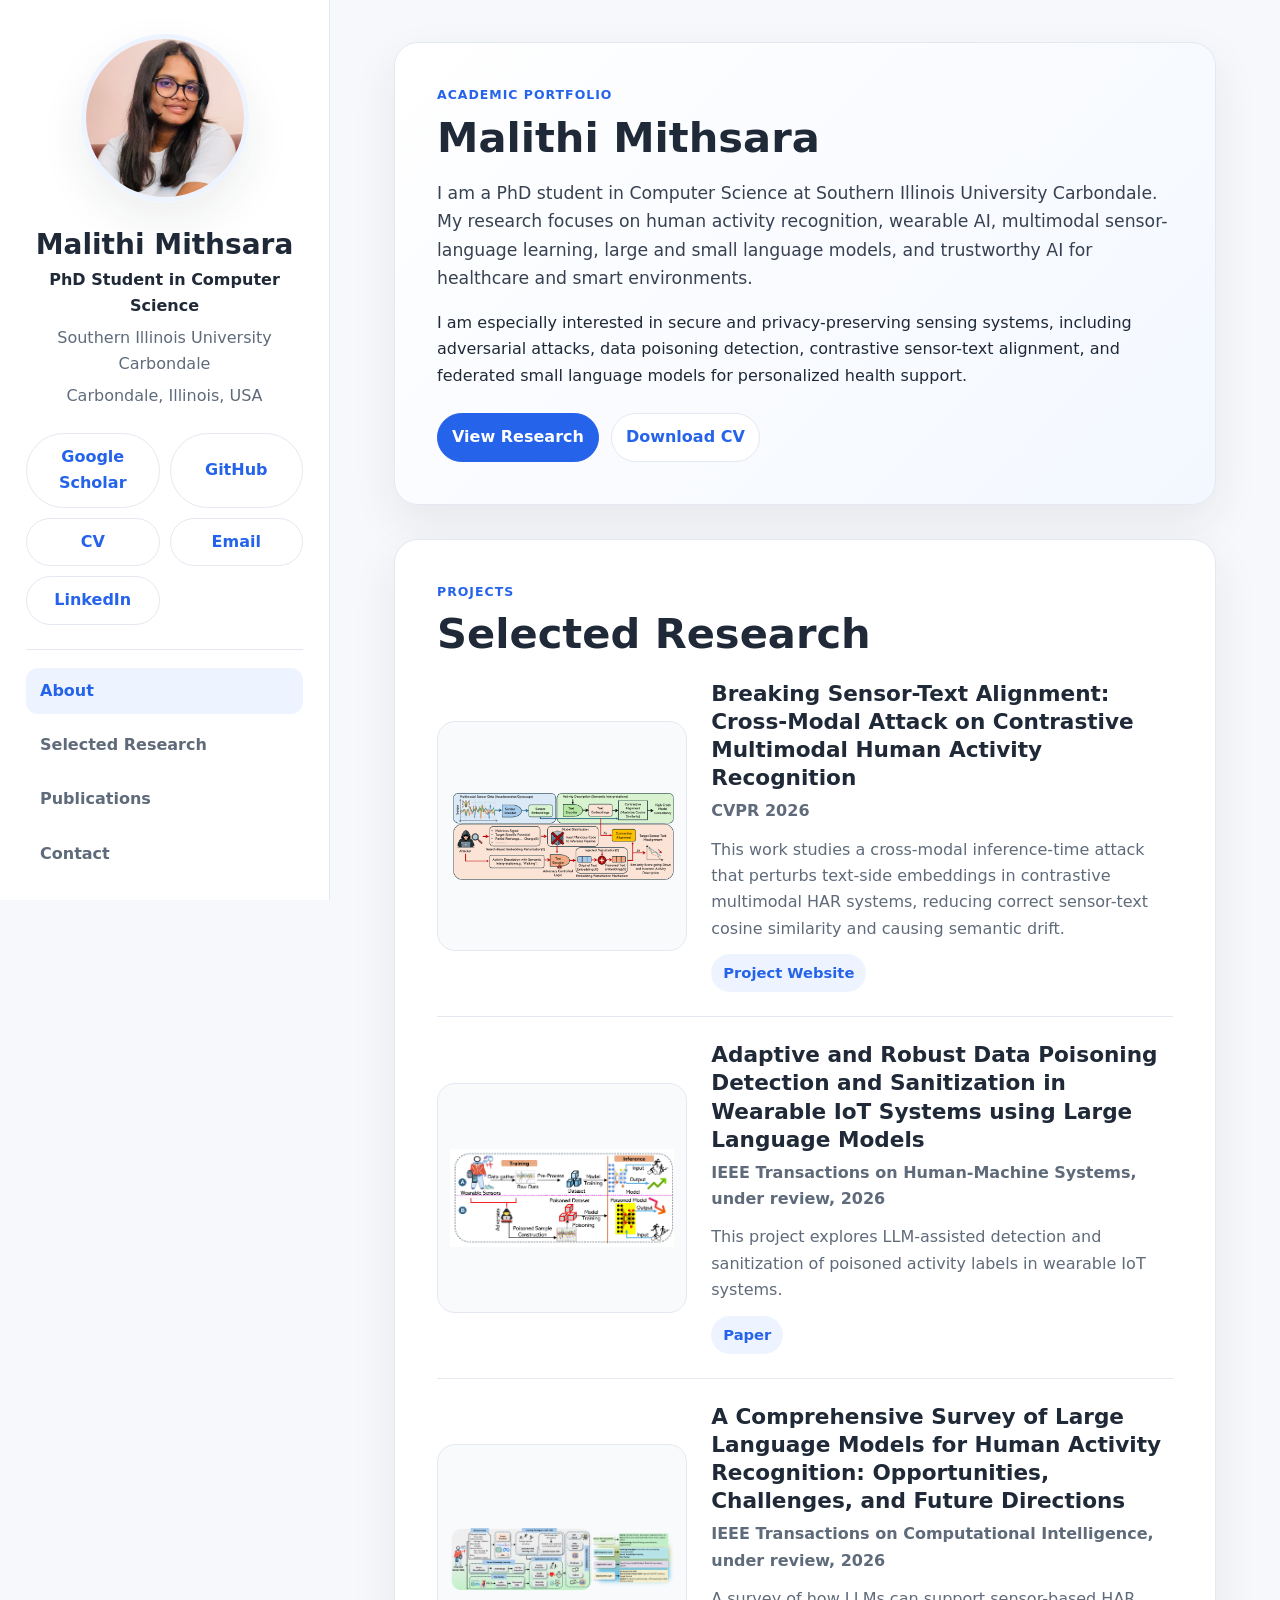
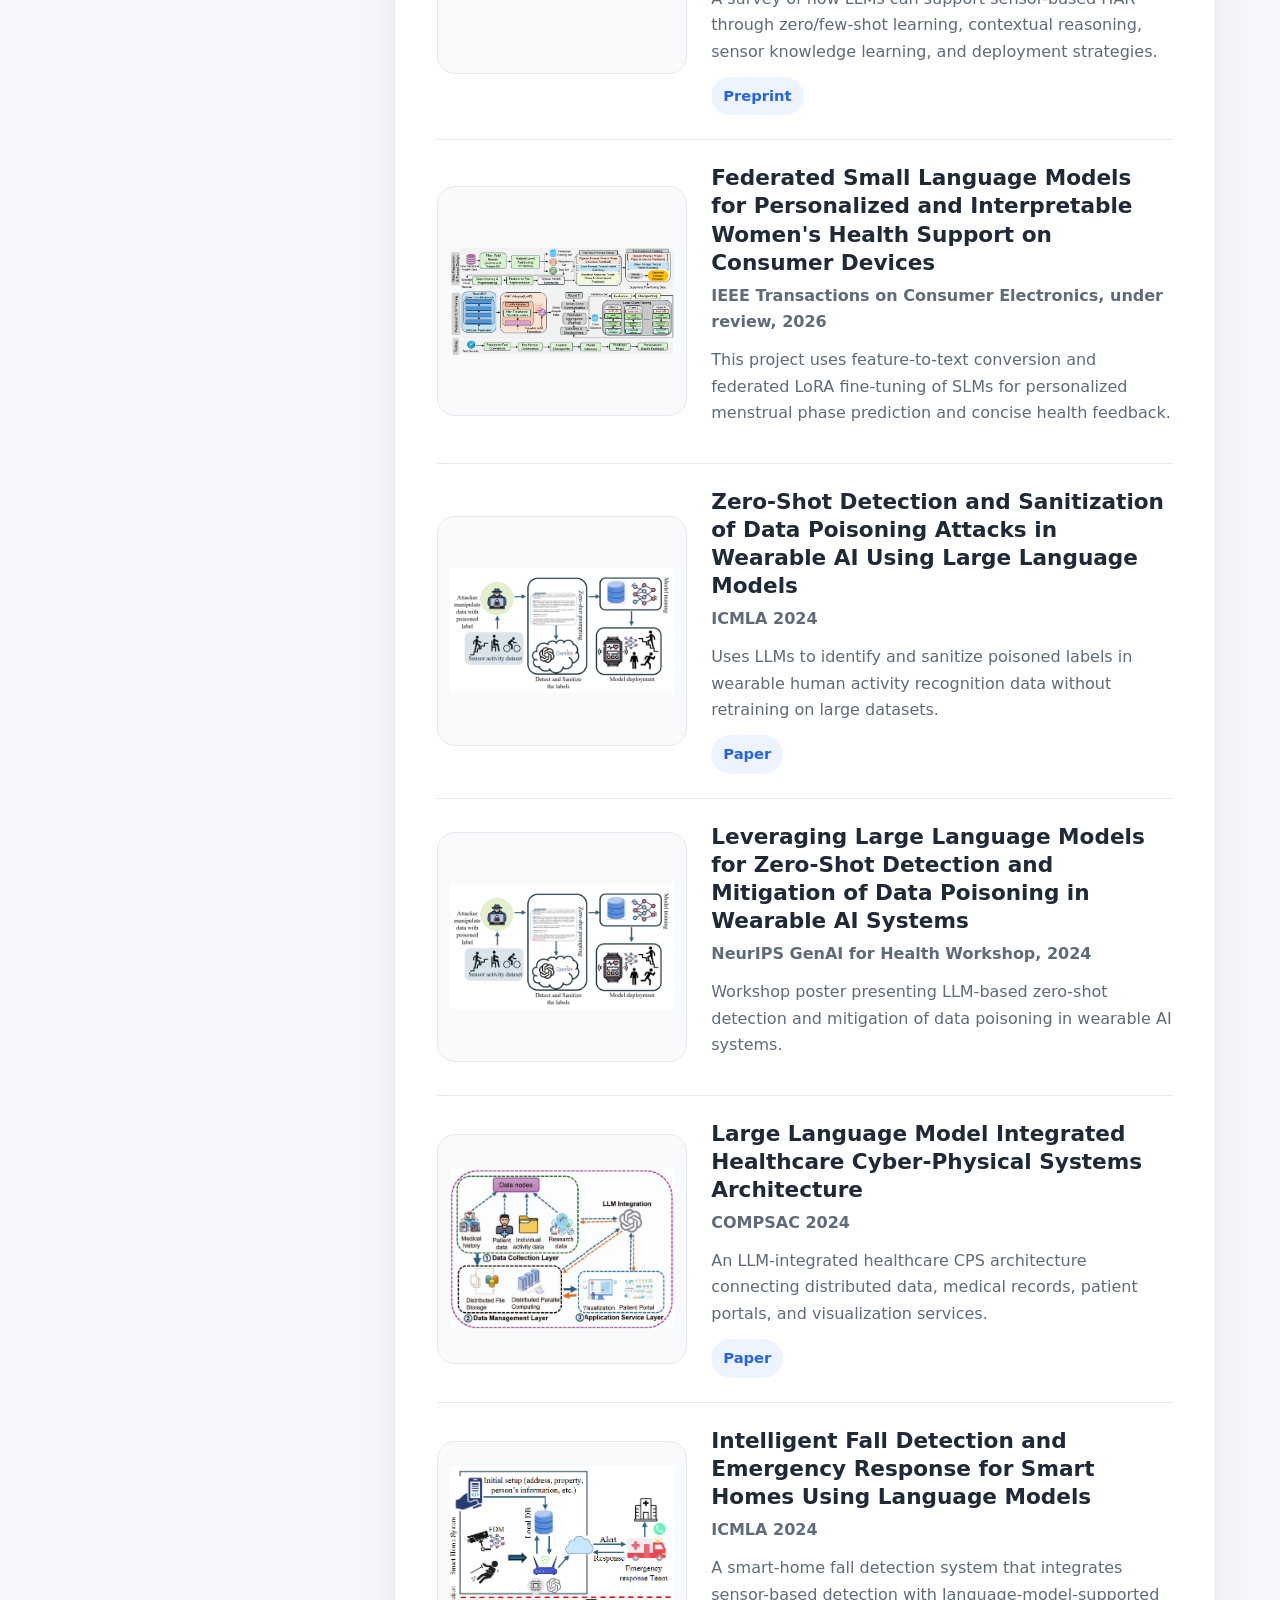
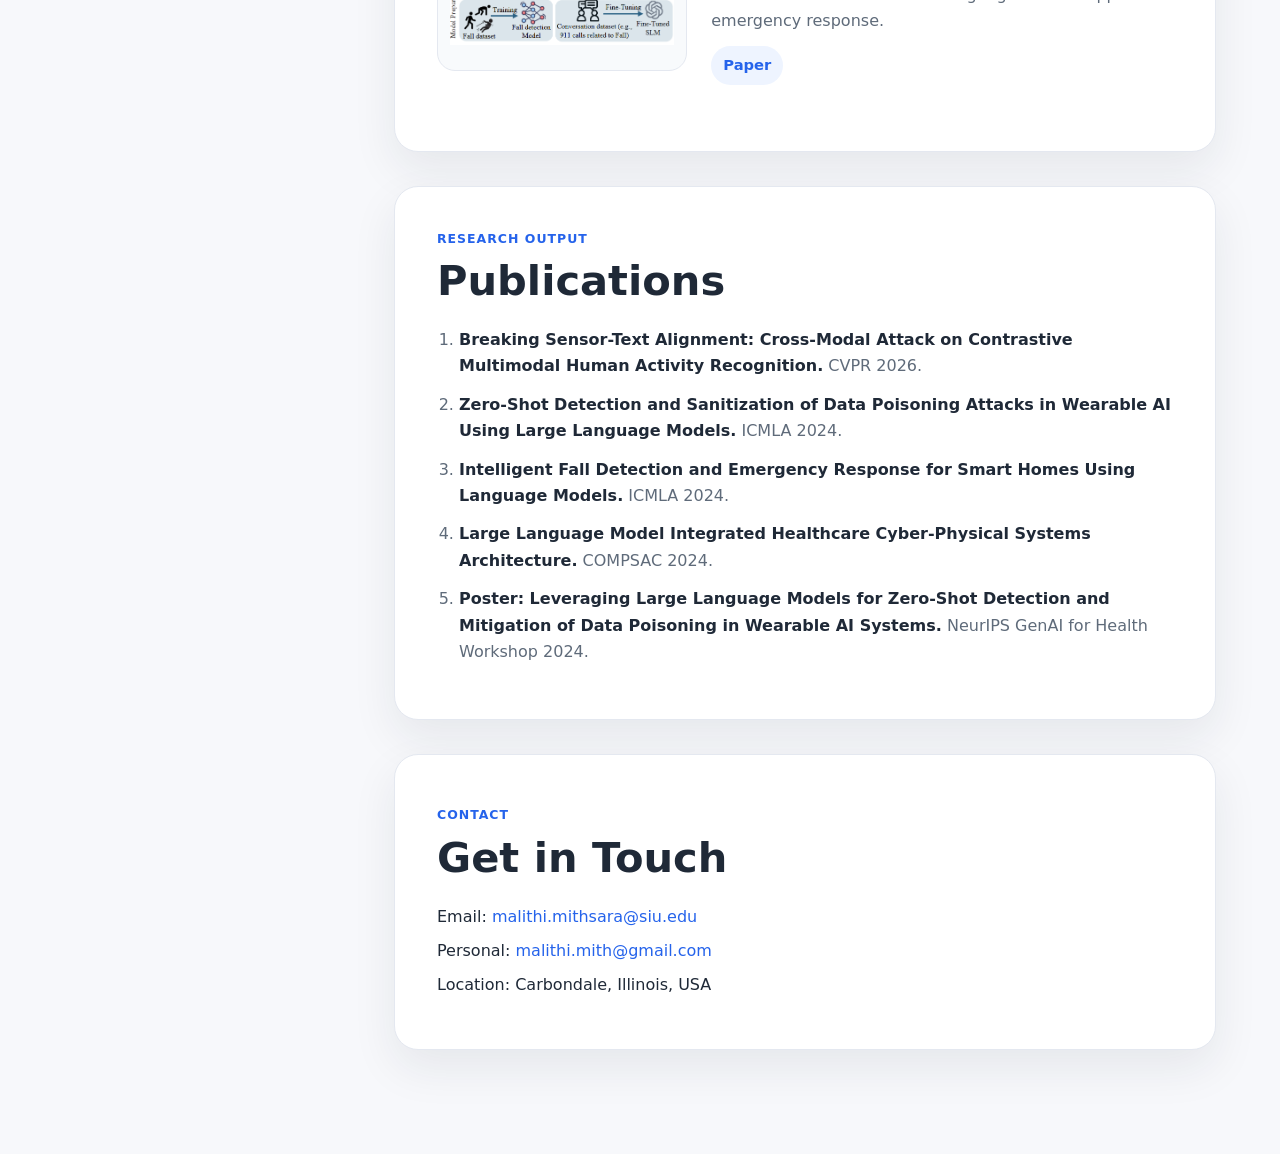
==== commit 01a0a32f: "Merge remote repository with portfolio" ====
--- a/index.html
+++ b/index.html
@@ -3,212 +3,165 @@
 <head>
   <meta charset="UTF-8" />
   <meta name="viewport" content="width=device-width, initial-scale=1.0" />
+  <title>Malithi Mithsara</title>
   <meta name="description" content="Academic portfolio of Malithi Mithsara, PhD student in Computer Science at Southern Illinois University." />
-  <title>Malithi Mithsara</title>
   <link rel="stylesheet" href="style.css" />
 </head>
 <body>
-  <header class="site-header">
-    <nav class="nav container">
-      <a class="brand" href="#top">Malithi Mithsara</a>
-      <button class="menu-toggle" aria-label="Open menu">☰</button>
-      <div class="nav-links">
-        <a href="#research">Research</a>
-        <a href="#publications">Publications</a>
-        <a href="#projects">Projects</a>
-        <a href="#experience">Experience</a>
-        <a href="#contact">Contact</a>
-        <button id="themeToggle" class="theme-toggle" aria-label="Toggle dark mode">◐</button>
+  <button class="menu-toggle" id="menuToggle" aria-label="Open navigation">☰</button>
+
+  <aside class="sidebar" id="sidebar">
+    <div class="profile-card">
+      <img src="assets/profile.jpg" alt="Malithi Mithsara profile photo" class="profile-photo" />
+      <h1>Malithi Mithsara</h1>
+      <p class="role">PhD Student in Computer Science</p>
+      <p class="affiliation">Southern Illinois University Carbondale</p>
+      <p class="location">Carbondale, Illinois, USA</p>
+
+      <div class="social-links">
+        <a href="https://scholar.google.com/citations?user=gChnHewAAAAJ&hl=en&oi=ao" target="_blank" rel="noopener">Google Scholar</a>
+        <a href="https://github.com/Malithi-gif" target="_blank" rel="noopener">GitHub</a>
+        <a href="assets/Malithi_Mithsara_CV.pdf" target="_blank" rel="noopener">CV</a>
+        <a href="mailto:malithi.mithsara@siu.edu">Email</a>
+        <a href="https://www.linkedin.com/in/malithi-mithsara/" target="_blank" rel="noopener">LinkedIn</a>
       </div>
+    </div>
+
+    <nav class="side-nav">
+      <a href="#about">About</a>
+      <a href="#research">Selected Research</a>
+      <a href="#publications">Publications</a>
+      <a href="#contact">Contact</a>
     </nav>
-  </header>
+  </aside>
 
-  <main id="top">
-    <section class="hero container">
-      <div class="hero-text">
-        <p class="eyebrow">PhD Student · Computer Science · Southern Illinois University</p>
-        <h1>Malithi Mithsara</h1>
-        <p class="lead">
-          I work on secure and trustworthy AI for human activity recognition, multimodal sensor-language systems, and privacy-preserving small/large language model applications for healthcare and smart environments.
-        </p>
-        <div class="quick-links">
-          <a href="mailto:malithi.mithsara@siu.edu">Email</a>
-          <a href="assets/Malithi_Mithsara_CV.pdf" target="_blank" rel="noopener">CV</a>
-          <a href="https://scholar.google.com/citations?user=gChnHewAAAAJ&hl=en&oi=ao" target="_blank" rel="noopener">Google Scholar</a>
-          <a href="https://github.com/Malithi-gif" target="_blank" rel="noopener">GitHub</a>
-          <a href="https://www.siu.edu/" target="_blank" rel="noopener">SIU</a>
-        </div>
-      </div>
-      <div class="hero-photo-wrap">
-        <img class="hero-photo" src="assets/profile-square.jpg" alt="Portrait of Malithi Mithsara" />
-        <div class="photo-card">
-          <strong>Research Focus</strong>
-          <span>HAR · LLMs/SLMs · Security · Multimodal AI</span>
-        </div>
+  <main class="content">
+    <section id="about" class="section hero-section">
+      <p class="eyebrow">Academic Portfolio</p>
+      <h2>Malithi Mithsara</h2>
+      <p class="intro">
+        I am a PhD student in Computer Science at Southern Illinois University Carbondale. My research focuses on human activity recognition, wearable AI, multimodal sensor-language learning, large and small language models, and trustworthy AI for healthcare and smart environments.
+      </p>
+      <p>
+        I am especially interested in secure and privacy-preserving sensing systems, including adversarial attacks, data poisoning detection, contrastive sensor-text alignment, and federated small language models for personalized health support.
+      </p>
+      <div class="hero-actions">
+        <a class="button primary" href="#research">View Research</a>
+        <a class="button" href="assets/Malithi_Mithsara_CV.pdf" target="_blank" rel="noopener">Download CV</a>
       </div>
     </section>
 
-    <section id="research" class="container section two-col">
-      <div>
-        <h2>Research</h2>
-        <p>
-          My research explores how language models can interpret sensor data while remaining secure, robust, and privacy-preserving. I focus on multimodal human activity recognition, adversarial attacks, data poisoning detection, and interpretable AI for healthcare and consumer devices.
-        </p>
+    <section id="research" class="section">
+      <div class="section-heading">
+        <p class="eyebrow">Projects</p>
+        <h2>Selected Research</h2>
       </div>
-      <div class="research-grid">
-        <article class="pill-card"><span>01</span><strong>Sensor–Text Alignment</strong><p>Contrastive learning between wearable sensor embeddings and natural-language activity descriptions.</p></article>
-        <article class="pill-card"><span>02</span><strong>AI Security</strong><p>Data poisoning, adversarial perturbations, embedding attacks, and robust defenses for HAR systems.</p></article>
-        <article class="pill-card"><span>03</span><strong>Health AI</strong><p>Federated and interpretable SLMs for personalized health support on consumer devices.</p></article>
-        <article class="pill-card"><span>04</span><strong>Smart Environments</strong><p>Fall detection, emergency response, and LLM-integrated healthcare cyber-physical systems.</p></article>
-      </div>
+
+      <article class="research-item">
+        <div class="research-image-wrap"><img src="assets/cvpr-cross-modal-attack.png" alt="Cross-modal sensor-text attack overview" /></div>
+        <div class="research-text">
+          <h3>Breaking Sensor-Text Alignment: Cross-Modal Attack on Contrastive Multimodal Human Activity Recognition</h3>
+          <p class="venue">CVPR 2026</p>
+          <p>This work studies a cross-modal inference-time attack that perturbs text-side embeddings in contrastive multimodal HAR systems, reducing correct sensor-text cosine similarity and causing semantic drift.</p>
+          <div class="links"><a href="https://malithi-gif.github.io/breaking-sensor-text/" target="_blank" rel="noopener">Project Website</a></div>
+        </div>
+      </article>
+
+      <article class="research-item">
+        <div class="research-image-wrap"><img src="assets/poisoning-training-inference.png" alt="Data poisoning attack diagram" /></div>
+        <div class="research-text">
+          <h3>Adaptive and Robust Data Poisoning Detection and Sanitization in Wearable IoT Systems using Large Language Models</h3>
+          <p class="venue">IEEE Transactions on Human-Machine Systems, under review, 2026</p>
+          <p>This project explores LLM-assisted detection and sanitization of poisoned activity labels in wearable IoT systems.</p>
+          <div class="links"><a href="https://arxiv.org/abs/2511.02894" target="_blank" rel="noopener">Paper</a></div>
+        </div>
+      </article>
+
+      <article class="research-item">
+        <div class="research-image-wrap"><img src="assets/llm-har-survey.png" alt="LLM-HAR survey framework" /></div>
+        <div class="research-text">
+          <h3>A Comprehensive Survey of Large Language Models for Human Activity Recognition: Opportunities, Challenges, and Future Directions</h3>
+          <p class="venue">IEEE Transactions on Computational Intelligence, under review, 2026</p>
+          <p>A survey of how LLMs can support sensor-based HAR through zero/few-shot learning, contextual reasoning, sensor knowledge learning, and deployment strategies.</p>
+          <div class="links"><a href="https://www.techrxiv.org/doi/full/10.36227/techrxiv.176162216.64823146/v1" target="_blank" rel="noopener">Preprint</a></div>
+        </div>
+      </article>
+
+      <article class="research-item">
+        <div class="research-image-wrap"><img src="assets/federated-womens-health.png" alt="Federated SLM for women's health framework" /></div>
+        <div class="research-text">
+          <h3>Federated Small Language Models for Personalized and Interpretable Women's Health Support on Consumer Devices</h3>
+          <p class="venue">IEEE Transactions on Consumer Electronics, under review, 2026</p>
+          <p>This project uses feature-to-text conversion and federated LoRA fine-tuning of SLMs for personalized menstrual phase prediction and concise health feedback.</p>
+        </div>
+      </article>
+
+      <article class="research-item">
+        <div class="research-image-wrap"><img src="assets/zero-shot-poisoning.png" alt="Zero-shot data poisoning detection pipeline" /></div>
+        <div class="research-text">
+          <h3>Zero-Shot Detection and Sanitization of Data Poisoning Attacks in Wearable AI Using Large Language Models</h3>
+          <p class="venue">ICMLA 2024</p>
+          <p>Uses LLMs to identify and sanitize poisoned labels in wearable human activity recognition data without retraining on large datasets.</p>
+          <div class="links"><a href="https://ieeexplore.ieee.org/abstract/document/10903508" target="_blank" rel="noopener">Paper</a></div>
+        </div>
+      </article>
+
+      <article class="research-item">
+        <div class="research-image-wrap"><img src="assets/neurips-poster.png" alt="LLM-based wearable AI poisoning mitigation poster" /></div>
+        <div class="research-text">
+          <h3>Leveraging Large Language Models for Zero-Shot Detection and Mitigation of Data Poisoning in Wearable AI Systems</h3>
+          <p class="venue">NeurIPS GenAI for Health Workshop, 2024</p>
+          <p>Workshop poster presenting LLM-based zero-shot detection and mitigation of data poisoning in wearable AI systems.</p>
+        </div>
+      </article>
+
+      <article class="research-item">
+        <div class="research-image-wrap"><img src="assets/healthcare-cps.png" alt="Healthcare cyber-physical systems architecture" /></div>
+        <div class="research-text">
+          <h3>Large Language Model Integrated Healthcare Cyber-Physical Systems Architecture</h3>
+          <p class="venue">COMPSAC 2024</p>
+          <p>An LLM-integrated healthcare CPS architecture connecting distributed data, medical records, patient portals, and visualization services.</p>
+          <div class="links"><a href="https://ieeexplore.ieee.org/stamp/stamp.jsp?arnumber=10633554" target="_blank" rel="noopener">Paper</a></div>
+        </div>
+      </article>
+
+      <article class="research-item">
+        <div class="research-image-wrap"><img src="assets/fall-detection.png" alt="Fall detection and emergency response framework" /></div>
+        <div class="research-text">
+          <h3>Intelligent Fall Detection and Emergency Response for Smart Homes Using Language Models</h3>
+          <p class="venue">ICMLA 2024</p>
+          <p>A smart-home fall detection system that integrates sensor-based detection with language-model-supported emergency response.</p>
+          <div class="links"><a href="https://ieeexplore.ieee.org/abstract/document/10903502" target="_blank" rel="noopener">Paper</a></div>
+        </div>
+      </article>
     </section>
 
-    <section id="publications" class="container section">
-      <div class="section-title-row">
-        <div>
-          <h2>Selected Publications & Projects</h2>
-          <p class="muted">Use the filters to view papers by status or venue.</p>
-        </div>
-        <div class="filters" aria-label="Publication filters">
-          <button class="filter active" data-filter="all">All</button>
-          <button class="filter" data-filter="conference">Conference</button>
-          <button class="filter" data-filter="journal">Journal/Review</button>
-          <button class="filter" data-filter="workshop">Workshop</button>
-        </div>
+    <section id="publications" class="section">
+      <div class="section-heading">
+        <p class="eyebrow">Research Output</p>
+        <h2>Publications</h2>
       </div>
-
-      <div class="paper-list">
-        <article class="paper featured" data-category="conference">
-          <div class="paper-year">CVPR 2026</div>
-          <div class="paper-content">
-            <h3>Breaking Sensor-Text Alignment: Cross-Modal Attack on Contrastive Multimodal Human Activity Recognition</h3>
-            <p class="venue">IEEE/CVF Conference on Computer Vision and Pattern Recognition, 2026</p>
-            <p class="summary">Introduces a cross-modal embedding poisoning attack that disrupts contrastive alignment between wearable sensor data and text descriptions across WISDM, MotionSense, HHAR, and WESAD.</p>
-            <div class="paper-actions"><button class="abstract-btn">abstract</button><a href="#" class="disabled-link" aria-disabled="true">project page soon</a></div>
-            <p class="abstract hidden">This work studies a search-based text-embedding perturbation attack during inference. The attack reduces correct sensor-text cosine similarity, increases contrastive loss, and causes semantic drift in shared embedding spaces.</p>
-          </div>
-        </article>
-
-        <article class="paper" data-category="journal">
-          <div class="paper-year">Reviewing 2026</div>
-          <div class="paper-content">
-            <h3>Adaptive and Robust Data Poisoning Detection and Sanitization in Wearable IoT Systems using Large Language Models</h3>
-            <p class="venue">IEEE Transactions on Human-Machine Systems, under review</p>
-            <p class="summary">LLM-based framework for detecting and sanitizing poisoned labels in wearable IoT and HAR sensor data.</p>
-            <div class="paper-actions"><a href="https://arxiv.org/abs/2511.02894" target="_blank" rel="noopener">arXiv</a></div>
-          </div>
-        </article>
-
-        <article class="paper" data-category="journal">
-          <div class="paper-year">Reviewing 2026</div>
-          <div class="paper-content">
-            <h3>A Comprehensive Survey of Large Language Models for Human Activity Recognition: Opportunities, Challenges, and Future Directions</h3>
-            <p class="venue">IEEE Transactions on Computational Intelligence, under review</p>
-            <p class="summary">Survey of LLM opportunities, challenges, and future directions for sensor-based human activity recognition.</p>
-            <div class="paper-actions"><a href="https://www.techrxiv.org/doi/full/10.36227/techrxiv.176162216.64823146/v1" target="_blank" rel="noopener">TechRxiv</a></div>
-          </div>
-        </article>
-
-        <article class="paper" data-category="journal">
-          <div class="paper-year">Reviewing 2026</div>
-          <div class="paper-content">
-            <h3>Federated Small Language Models for Personalized and Interpretable Women's Health Support on Consumer Devices</h3>
-            <p class="venue">IEEE Transactions on Consumer Electronics, under review</p>
-            <p class="summary">Federated SLM pipeline for personalized phase prediction and interpretable feedback generation on consumer devices.</p>
-          </div>
-        </article>
-
-        <article class="paper" data-category="conference">
-          <div class="paper-year">ICMLA 2024</div>
-          <div class="paper-content">
-            <h3>Zero-Shot Detection and Sanitization of Data Poisoning Attacks in Wearable AI Using Large Language Models</h3>
-            <p class="venue">23rd International Conference on Machine Learning and Applications</p>
-            <p class="summary">Zero-shot LLM-based poisoning detection and label sanitization for wearable AI systems.</p>
-            <div class="paper-actions"><a href="https://ieeexplore.ieee.org/abstract/document/10903508" target="_blank" rel="noopener">IEEE</a></div>
-          </div>
-        </article>
-
-        <article class="paper" data-category="workshop">
-          <div class="paper-year">NeurIPS 2024</div>
-          <div class="paper-content">
-            <h3>Poster: Leveraging Large Language Models for Zero-Shot Detection and Mitigation of Data Poisoning in Wearable AI Systems</h3>
-            <p class="venue">GenAI for Health Workshop</p>
-            <p class="summary">Workshop poster on LLM-driven poisoning detection and mitigation in wearable AI systems.</p>
-          </div>
-        </article>
-
-        <article class="paper" data-category="conference">
-          <div class="paper-year">COMPSAC 2024</div>
-          <div class="paper-content">
-            <h3>Large Language Model Integrated Healthcare Cyber-Physical Systems Architecture</h3>
-            <p class="venue">IEEE 48th Annual Computers, Software, and Applications Conference</p>
-            <p class="summary">Architecture for integrating language models into healthcare cyber-physical systems.</p>
-            <div class="paper-actions"><a href="https://ieeexplore.ieee.org/stamp/stamp.jsp?arnumber=10633554" target="_blank" rel="noopener">IEEE</a></div>
-          </div>
-        </article>
-
-        <article class="paper" data-category="conference">
-          <div class="paper-year">ICMLA 2024</div>
-          <div class="paper-content">
-            <h3>Intelligent Fall Detection and Emergency Response for Smart Homes Using Language Models</h3>
-            <p class="venue">23rd International Conference on Machine Learning and Applications</p>
-            <p class="summary">Language-model-assisted fall detection and safety communication for smart home environments.</p>
-            <div class="paper-actions"><a href="https://ieeexplore.ieee.org/abstract/document/10903502" target="_blank" rel="noopener">IEEE</a></div>
-          </div>
-        </article>
-      </div>
+      <ol class="publication-list">
+        <li><strong>Breaking Sensor-Text Alignment: Cross-Modal Attack on Contrastive Multimodal Human Activity Recognition.</strong> CVPR 2026.</li>
+        <li><strong>Zero-Shot Detection and Sanitization of Data Poisoning Attacks in Wearable AI Using Large Language Models.</strong> ICMLA 2024.</li>
+        <li><strong>Intelligent Fall Detection and Emergency Response for Smart Homes Using Language Models.</strong> ICMLA 2024.</li>
+        <li><strong>Large Language Model Integrated Healthcare Cyber-Physical Systems Architecture.</strong> COMPSAC 2024.</li>
+        <li><strong>Poster: Leveraging Large Language Models for Zero-Shot Detection and Mitigation of Data Poisoning in Wearable AI Systems.</strong> NeurIPS GenAI for Health Workshop 2024.</li>
+      </ol>
     </section>
 
-    <section id="projects" class="container section">
-      <h2>Research Highlights</h2>
-      <div class="highlight-grid">
-        <article class="highlight-card">
-          <h3>Cross-Modal HAR Security</h3>
-          <p>Evaluating inference-time text-embedding attacks against contrastive multimodal HAR systems.</p>
-          <div class="tags"><span>DistilBERT</span><span>PGD</span><span>Contrastive Learning</span></div>
-        </article>
-        <article class="highlight-card">
-          <h3>Poisoning Detection in Wearable AI</h3>
-          <p>Using LLMs to identify and sanitize poisoned activity labels in sensor-based HAR datasets.</p>
-          <div class="tags"><span>LLMs</span><span>HAR</span><span>Security</span></div>
-        </article>
-        <article class="highlight-card">
-          <h3>Federated SLMs for Women's Health</h3>
-          <p>Fine-tuning compact language models for personalized, privacy-preserving health support.</p>
-          <div class="tags"><span>Qwen</span><span>LoRA</span><span>Federated Learning</span></div>
-        </article>
+    <section id="contact" class="section contact-section">
+      <div class="section-heading">
+        <p class="eyebrow">Contact</p>
+        <h2>Get in Touch</h2>
       </div>
-    </section>
-
-    <section id="experience" class="container section two-col">
-      <div>
-        <h2>Experience</h2>
-        <p class="muted">Academic teaching, research, and service experience across computer science, machine learning, and accreditation support.</p>
-      </div>
-      <div class="timeline">
-        <div class="timeline-item"><span>2024–Present</span><strong>Graduate Teaching Assistant, Southern Illinois University</strong><p>Teaching, ABET documentation, and research on LLMs/SLMs for multimodal AI.</p></div>
-        <div class="timeline-item"><span>2023</span><strong>Assistant Lecturer, Informatics Institute of Technology</strong><p>Taught computer science and supervised final-year research projects.</p></div>
-        <div class="timeline-item"><span>2021–2023</span><strong>Temporary Lecturer, Rajarata University of Sri Lanka</strong><p>Taught undergraduate ICT and computer science courses and supervised projects.</p></div>
-        <div class="timeline-item"><span>2020–2021</span><strong>Research Assistant, SLIIT</strong><p>Research in computer vision, machine learning, and graph neural networks.</p></div>
-      </div>
-    </section>
-
-    <section id="contact" class="container section contact-section">
-      <h2>Contact</h2>
-      <p>I am open to research collaboration in trustworthy multimodal AI, sensor-based HAR, healthcare AI, and small language model deployment.</p>
-      <div class="contact-cards">
-        <a href="mailto:malithi.mithsara@siu.edu">malithi.mithsara@siu.edu</a>
-        <a href="mailto:malithi.mith@gmail.com">malithi.mith@gmail.com</a>
-        <a href="https://github.com/Malithi-gif" target="_blank" rel="noopener">GitHub: Malithi-gif</a>
-        <a href="https://scholar.google.com/citations?user=gChnHewAAAAJ&hl=en&oi=ao" target="_blank" rel="noopener">Google Scholar</a>
-      </div>
+      <p>Email: <a href="mailto:malithi.mithsara@siu.edu">malithi.mithsara@siu.edu</a></p>
+      <p>Personal: <a href="mailto:malithi.mith@gmail.com">malithi.mith@gmail.com</a></p>    
+      <p>Location: Carbondale, Illinois, USA</p>
     </section>
   </main>
 
-  <footer class="footer">
-    <div class="container">© <span id="year"></span> Malithi Mithsara. Built for an academic portfolio.</div>
-  </footer>
-
+  <button class="to-top" id="toTop" aria-label="Back to top">↑</button>
   <script src="script.js"></script>
 </body>
 </html>
--- a/style.css
+++ b/style.css
@@ -1,5 +1,4 @@
 :root {
-<<<<<<< HEAD
   --bg: #f7f8fb;
   --card: #ffffff;
   --text: #1f2937;
@@ -9,32 +8,12 @@
   --accent-dark: #1e40af;
   --soft: #eef4ff;
   --shadow: 0 18px 45px rgba(31, 41, 55, 0.08);
-=======
-  --bg: #f7f7f4;
-  --panel: #ffffff;
-  --text: #222;
-  --muted: #666;
-  --accent: #1f6f8b;
-  --border: #e4e4df;
-  --shadow: 0 10px 25px rgba(0,0,0,0.06);
-}
-
-body.dark {
-  --bg: #111827;
-  --panel: #182233;
-  --text: #f3f4f6;
-  --muted: #c7ccd4;
-  --accent: #7dd3fc;
-  --border: #2b3547;
-  --shadow: 0 10px 25px rgba(0,0,0,0.25);
->>>>>>> 51ab5319f6810951c216942d92644d6d3c6b8d8d
 }
 
 * { box-sizing: border-box; }
 html { scroll-behavior: smooth; }
 body {
   margin: 0;
-<<<<<<< HEAD
   font-family: Inter, ui-sans-serif, system-ui, -apple-system, BlinkMacSystemFont, "Segoe UI", sans-serif;
   background: var(--bg);
   color: var(--text);
@@ -237,129 +216,4 @@
   .profile-photo { width: 132px; height: 132px; }
   .research-image-wrap { height: 155px; padding: 8px; }
   h2 { font-size: 1.65rem; }
-=======
-  font-family: Georgia, 'Times New Roman', serif;
-  background: var(--bg);
-  color: var(--text);
-  line-height: 1.6;
-}
-
-a { color: var(--accent); text-decoration: none; }
-a:hover { text-decoration: underline; }
-
-.sidebar {
-  position: fixed;
-  left: 0;
-  top: 0;
-  width: 320px;
-  height: 100vh;
-  padding: 36px 28px;
-  background: var(--panel);
-  border-right: 1px solid var(--border);
-}
-
-.profile-card { text-align: center; }
-.profile-img {
-  width: 190px;
-  height: 190px;
-  object-fit: cover;
-  border-radius: 50%;
-  border: 4px solid var(--border);
-  box-shadow: var(--shadow);
-}
-
-h1 { font-size: 30px; margin: 18px 0 6px; line-height: 1.15; }
-.subtitle { font-size: 17px; color: var(--muted); margin: 0; }
-.affiliation { color: var(--muted); margin: 8px 0 18px; }
-.links { display: flex; flex-wrap: wrap; gap: 10px; justify-content: center; }
-.links a, .paper-links a, #themeToggle {
-  display: inline-block;
-  border: 1px solid var(--border);
-  padding: 7px 12px;
-  border-radius: 999px;
-  background: transparent;
-  color: var(--accent);
-  font-size: 14px;
-  cursor: pointer;
-}
-
-.content {
-  margin-left: 320px;
-  padding: 32px 54px 64px;
-  max-width: 1180px;
-}
-
-.topnav {
-  position: sticky;
-  top: 0;
-  z-index: 10;
-  display: flex;
-  gap: 24px;
-  align-items: center;
-  justify-content: flex-end;
-  padding: 15px 0;
-  background: var(--bg);
-  border-bottom: 1px solid var(--border);
-}
-
-.section { padding: 30px 0; }
-h2 {
-  font-size: 28px;
-  border-bottom: 1px solid var(--border);
-  padding-bottom: 8px;
-  margin: 0 0 20px;
-}
-.intro p { font-size: 18px; max-width: 860px; }
-.section-note { color: var(--muted); margin-top: -10px; }
-
-.paper-card {
-  display: grid;
-  grid-template-columns: 260px 1fr;
-  gap: 24px;
-  align-items: start;
-  padding: 22px 0;
-  border-bottom: 1px solid var(--border);
-}
-.paper-card img {
-  width: 100%;
-  max-height: 160px;
-  object-fit: contain;
-  background: #fff;
-  border-radius: 8px;
-  border: 1px solid var(--border);
-  box-shadow: var(--shadow);
-}
-.paper-card h3 {
-  margin: 0 0 4px;
-  font-size: 21px;
-  line-height: 1.3;
-}
-.venue {
-  color: var(--accent);
-  font-weight: bold;
-  margin: 3px 0 8px;
-}
-.paper-card p { margin: 8px 0; }
-.paper-links { margin-top: 10px; }
-.contact-box {
-  background: var(--panel);
-  border: 1px solid var(--border);
-  border-radius: 14px;
-  padding: 24px;
-  box-shadow: var(--shadow);
-}
-
-@media (max-width: 900px) {
-  .sidebar {
-    position: relative;
-    width: 100%;
-    height: auto;
-    border-right: 0;
-    border-bottom: 1px solid var(--border);
-  }
-  .content { margin-left: 0; padding: 22px; }
-  .topnav { justify-content: center; flex-wrap: wrap; }
-  .paper-card { grid-template-columns: 1fr; }
-  .paper-card img { max-height: 240px; }
->>>>>>> 51ab5319f6810951c216942d92644d6d3c6b8d8d
-}
+}
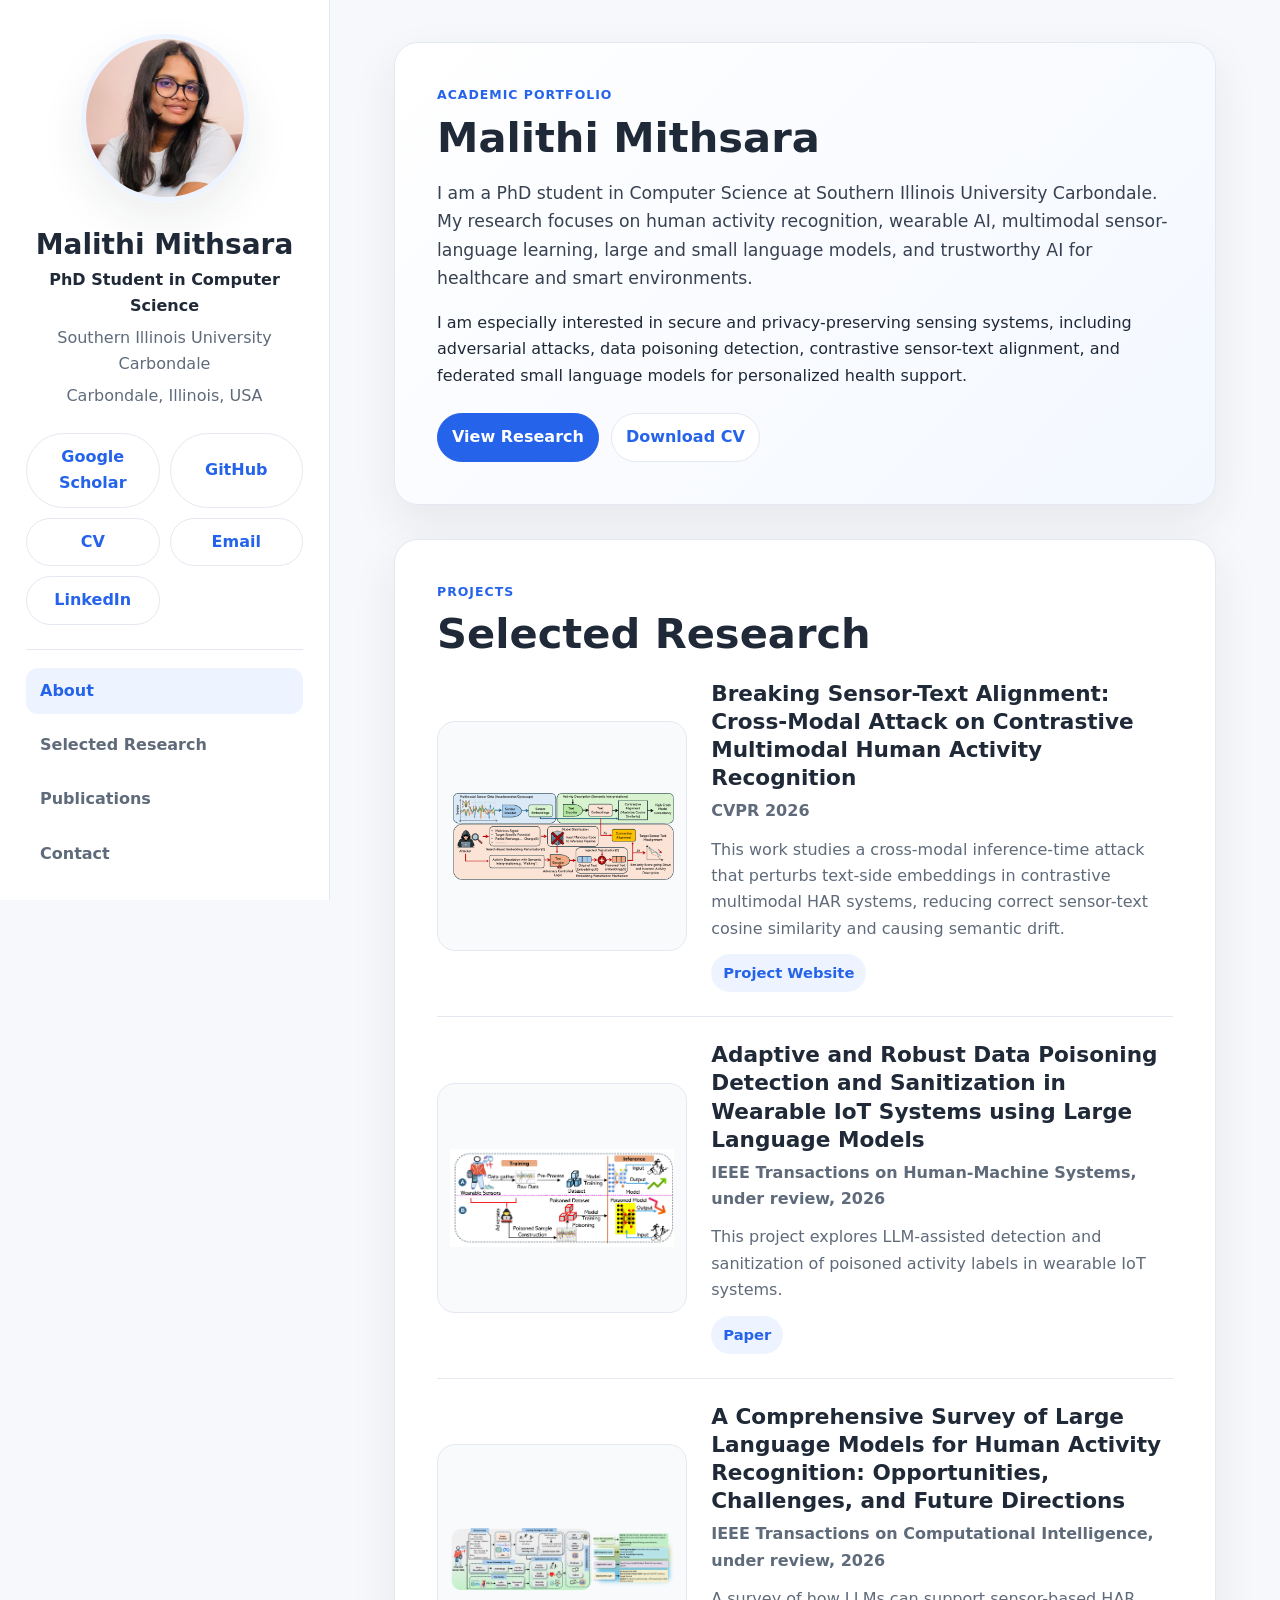
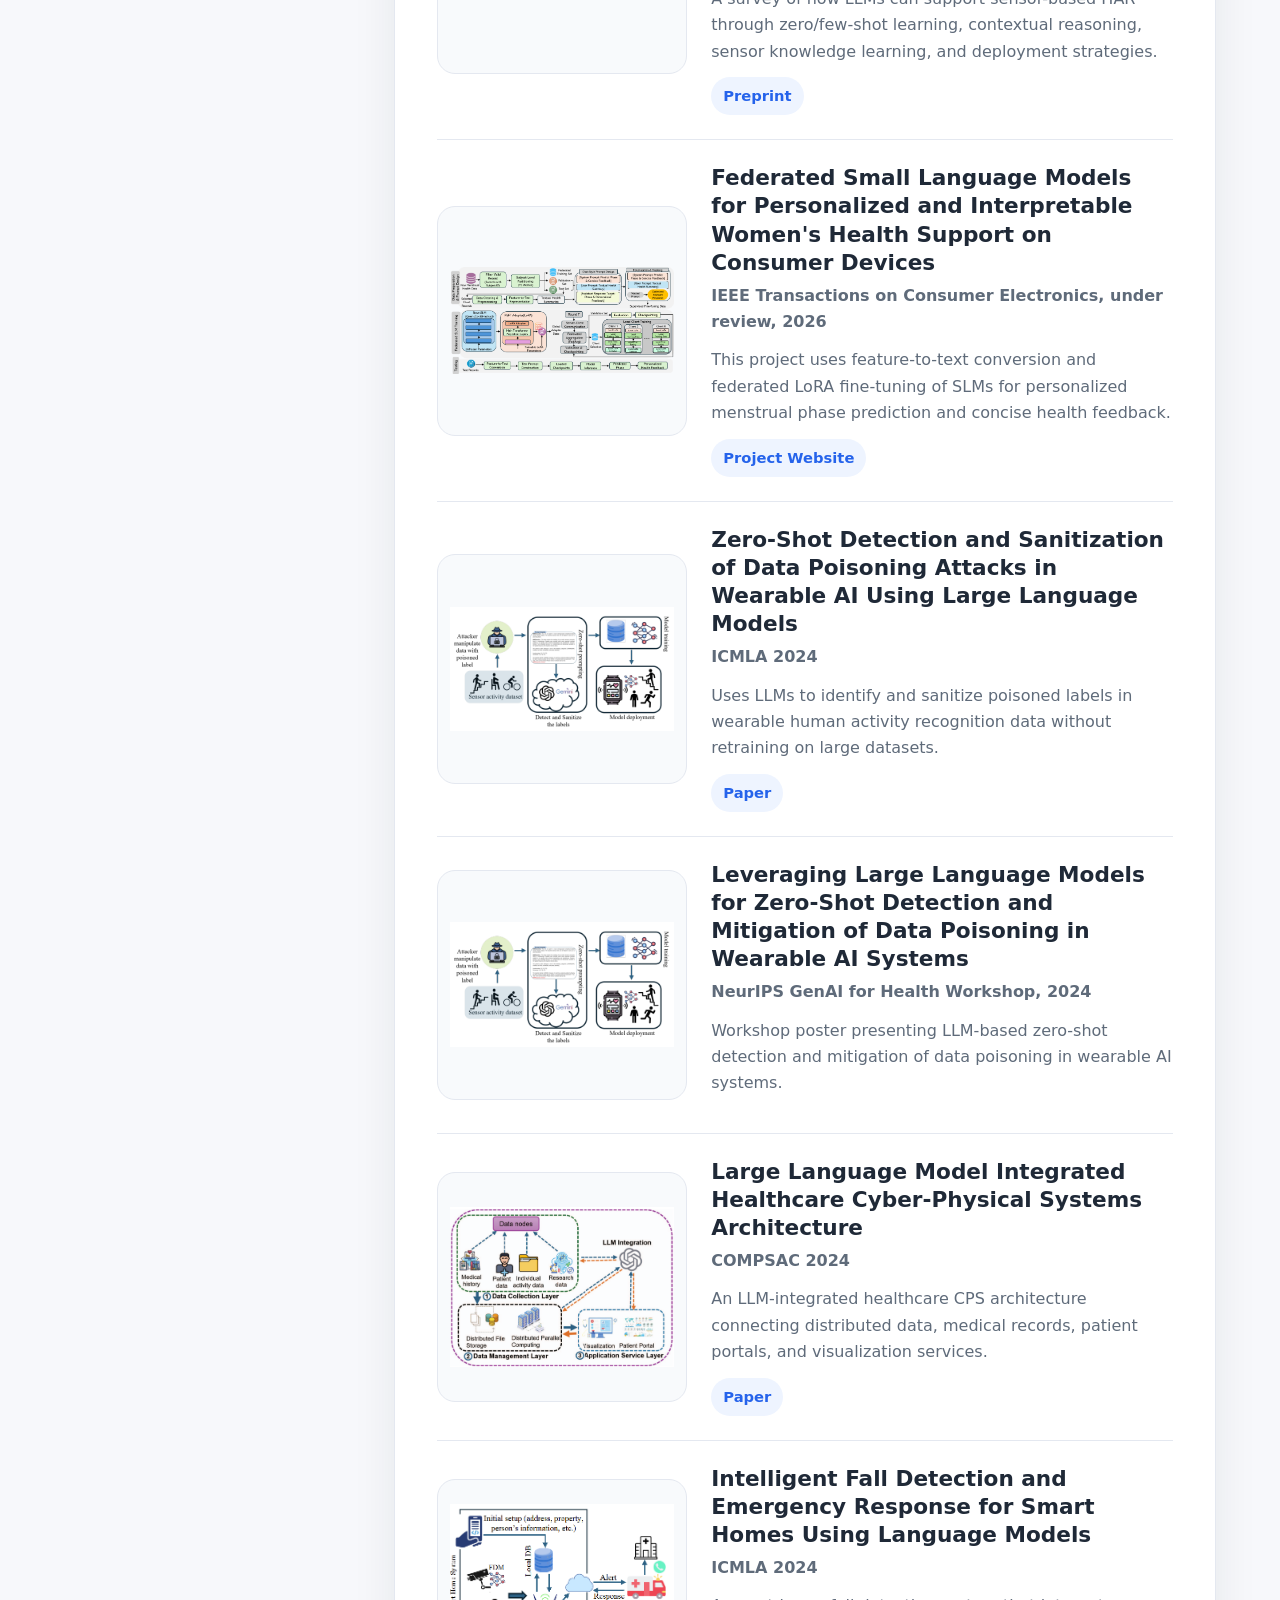
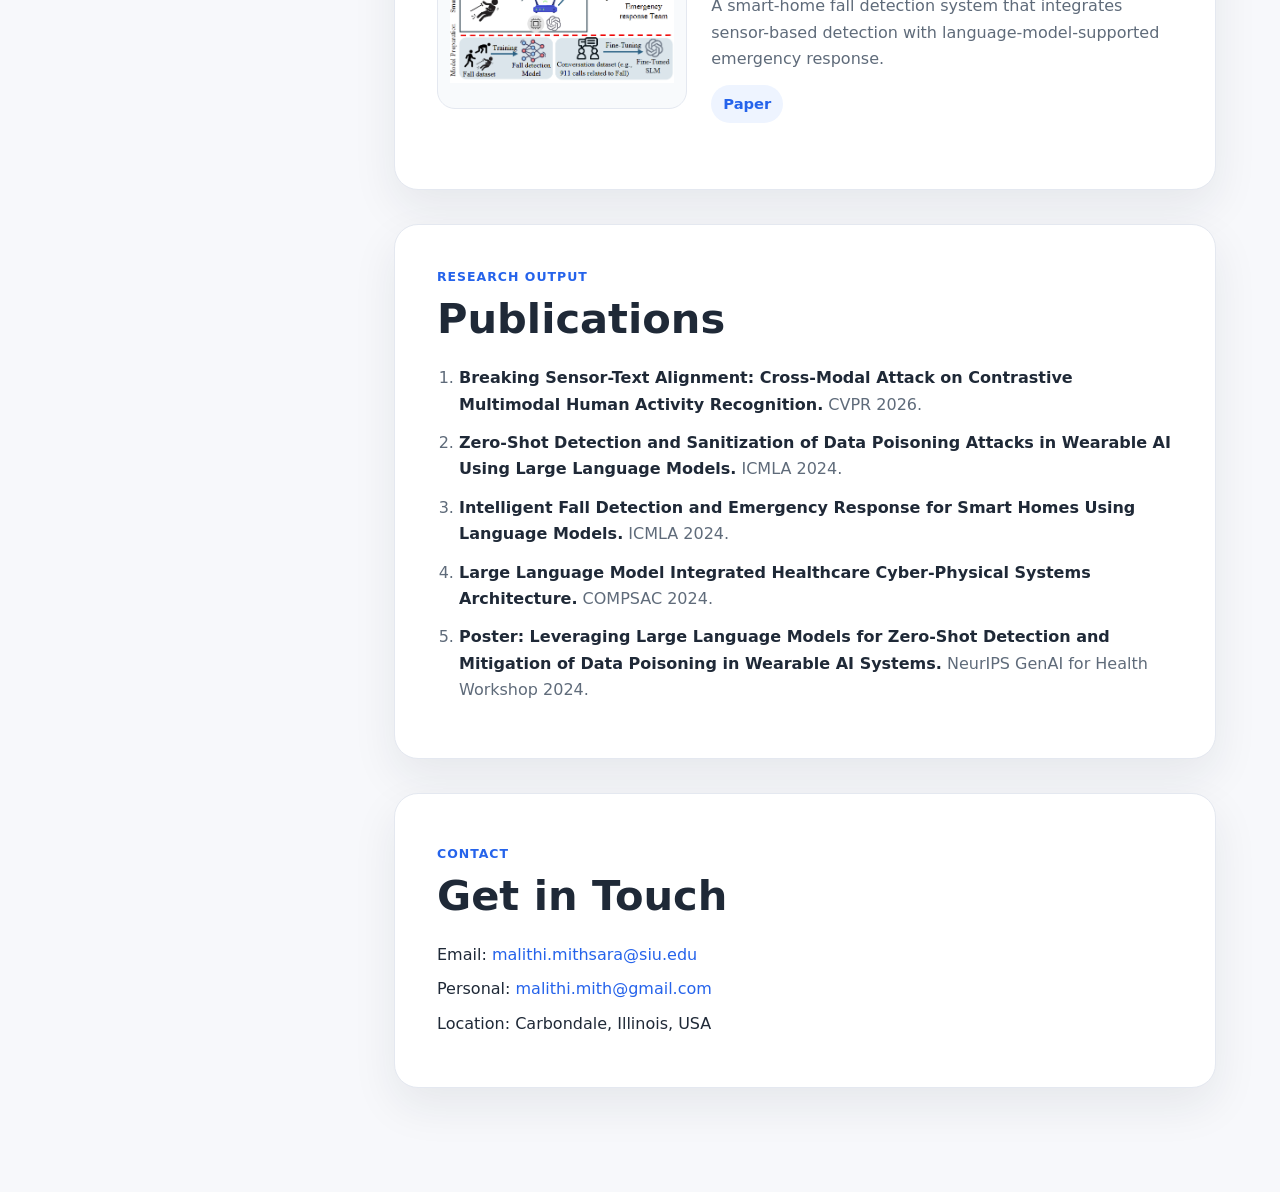
==== commit f1825a85: "Update index.html" ====
--- a/index.html
+++ b/index.html
@@ -23,7 +23,7 @@
         <a href="https://github.com/Malithi-gif" target="_blank" rel="noopener">GitHub</a>
         <a href="assets/Malithi_Mithsara_CV.pdf" target="_blank" rel="noopener">CV</a>
         <a href="mailto:malithi.mithsara@siu.edu">Email</a>
-        <a href="https://www.linkedin.com/in/malithi-mithsara/" target="_blank" rel="noopener">LinkedIn</a>
+        <a href="https://www.linkedin.com/in/malithi-mithsara-6a6668156" target="_blank" rel="noopener">LinkedIn</a>
       </div>
     </div>
 
@@ -93,6 +93,7 @@
           <h3>Federated Small Language Models for Personalized and Interpretable Women's Health Support on Consumer Devices</h3>
           <p class="venue">IEEE Transactions on Consumer Electronics, under review, 2026</p>
           <p>This project uses feature-to-text conversion and federated LoRA fine-tuning of SLMs for personalized menstrual phase prediction and concise health feedback.</p>
+          <div class="links"><a href="https://malithi-gif.github.io/Federated_SLM_For_Women_Health/" target="_blank" rel="noopener">Project Website</a></div>
         </div>
       </article>
 
